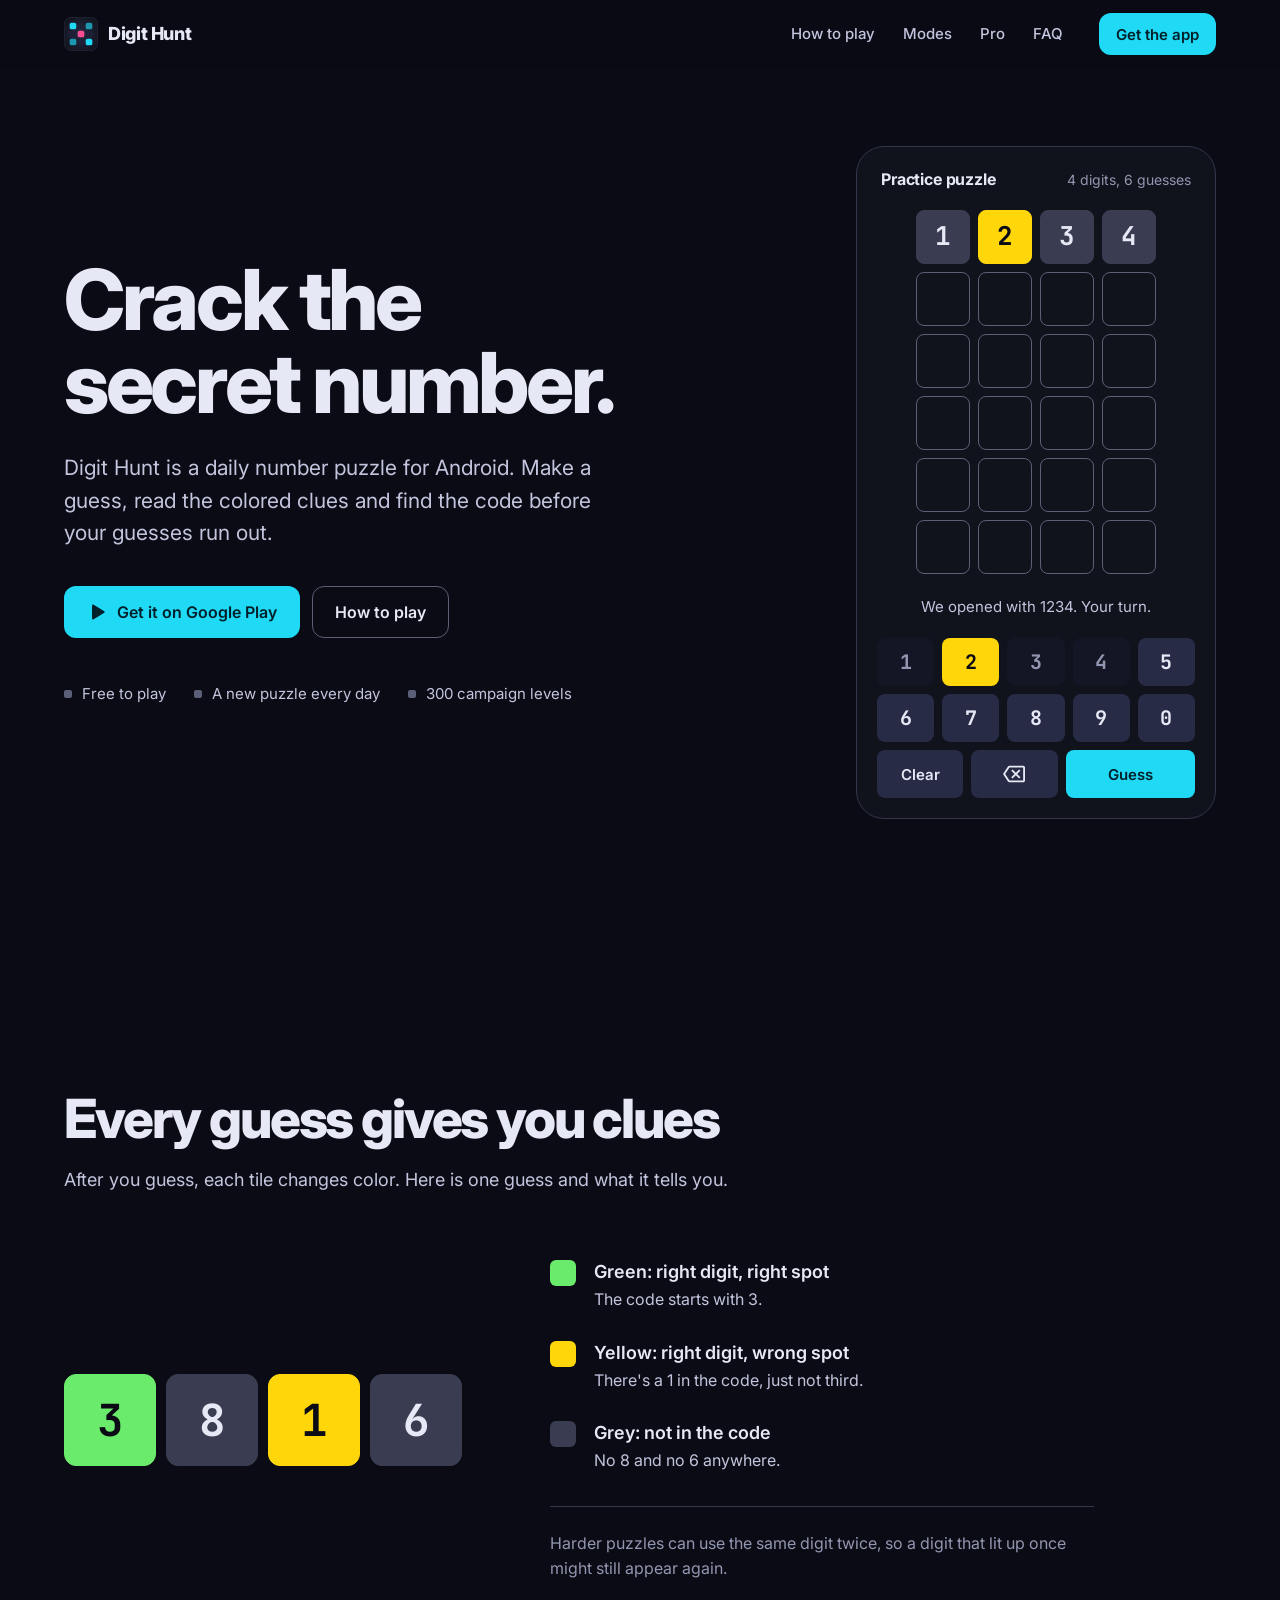
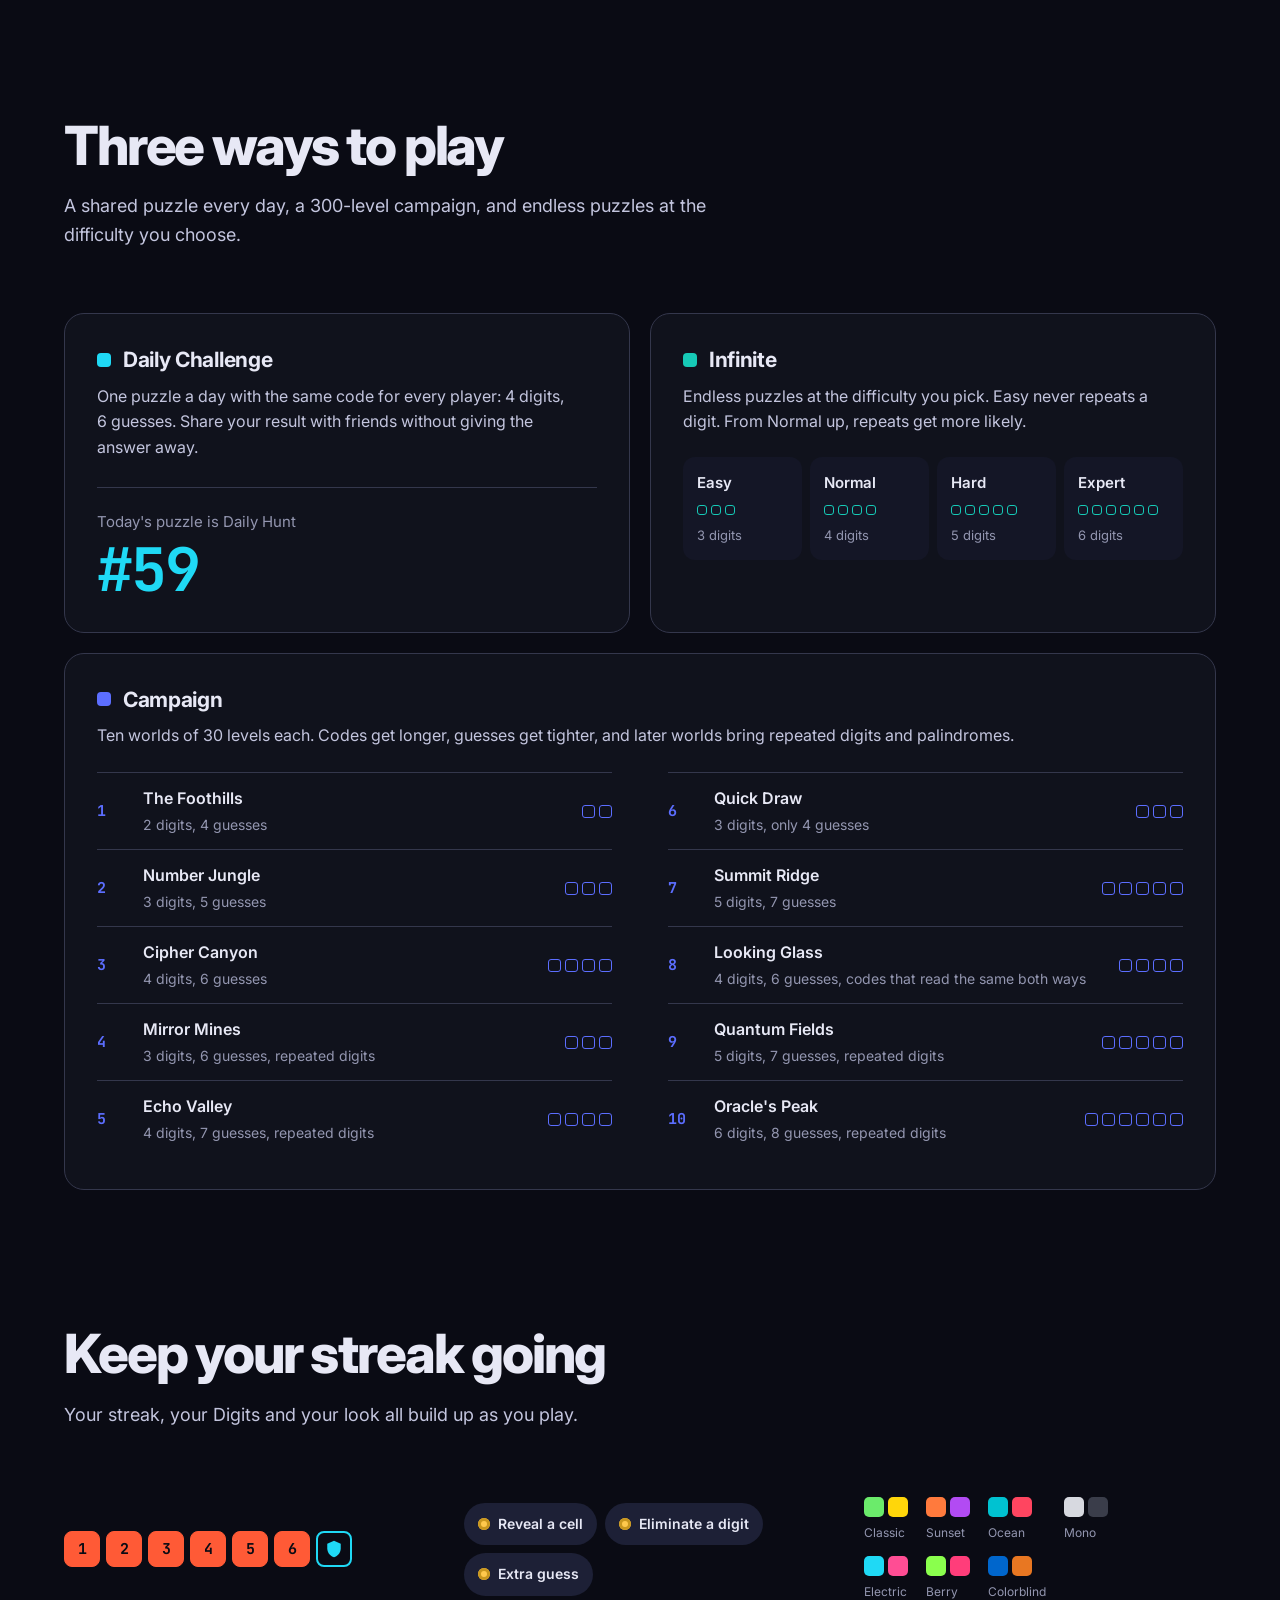
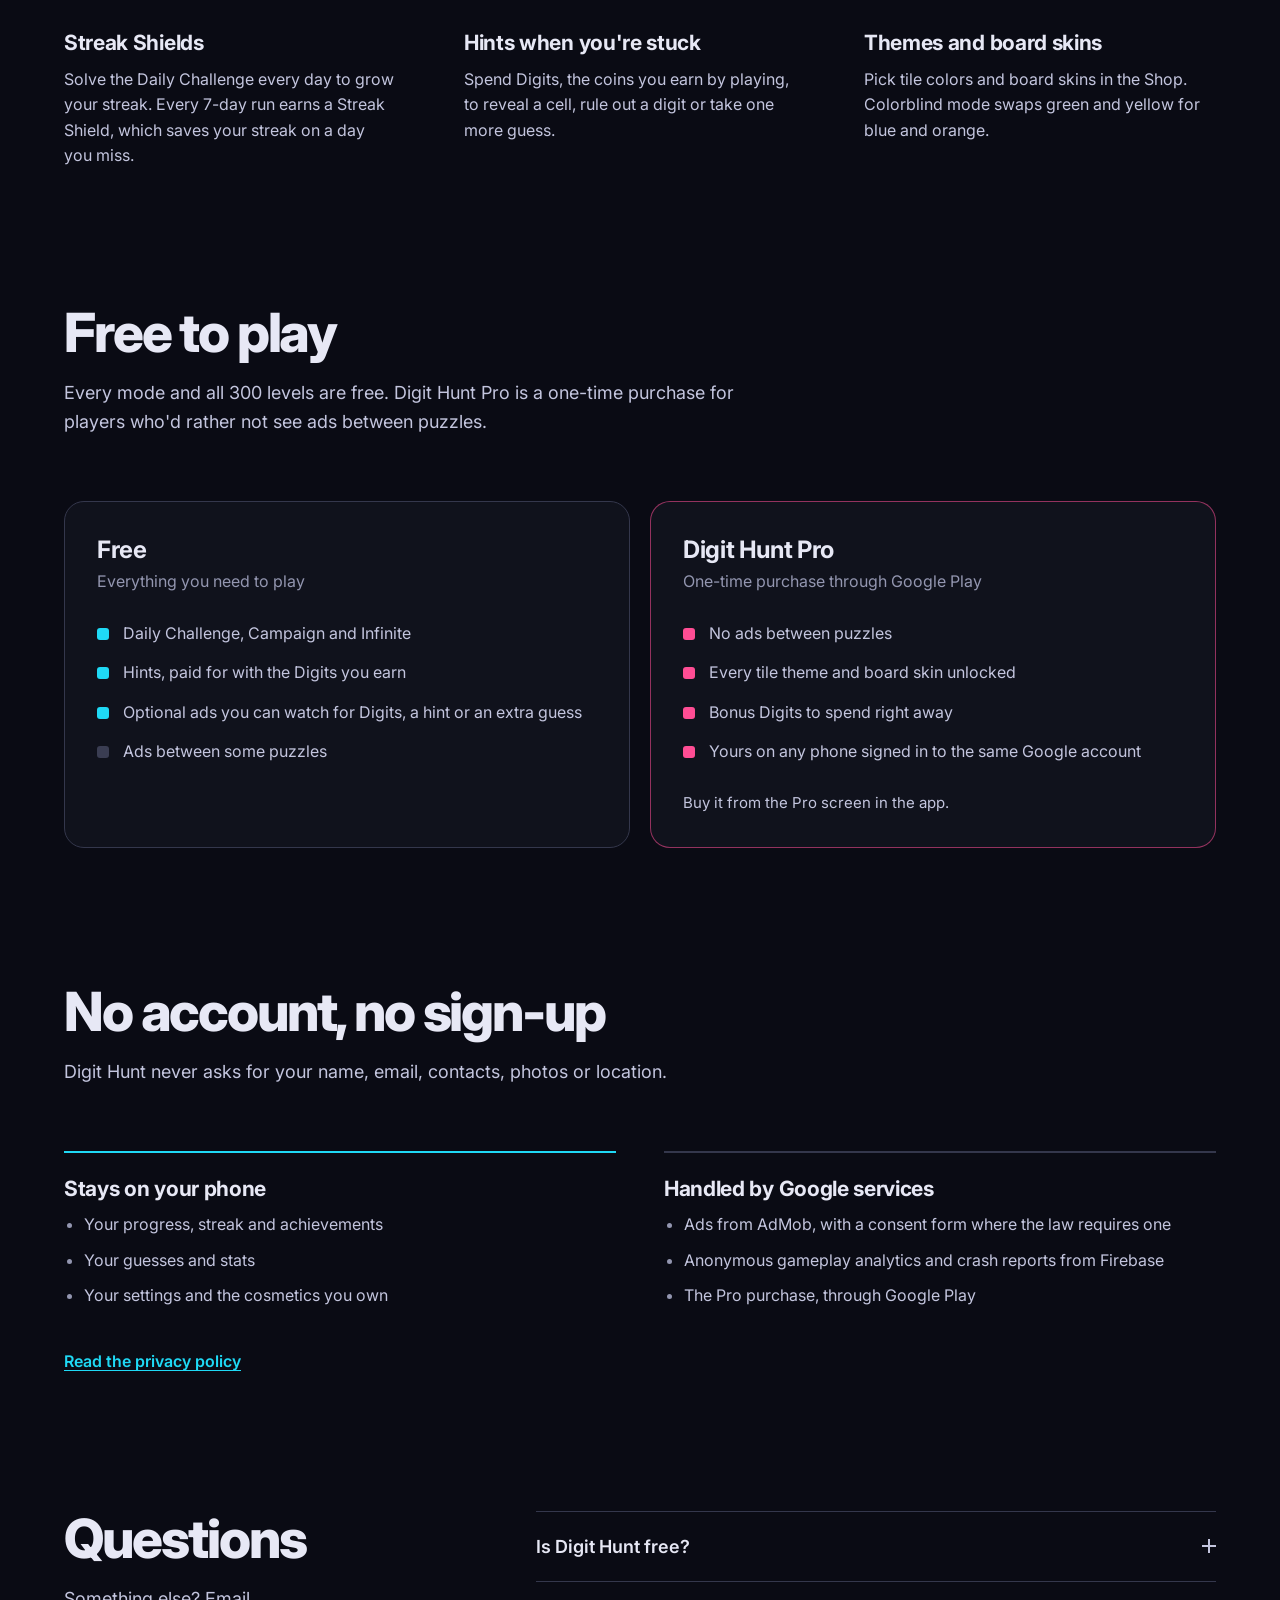
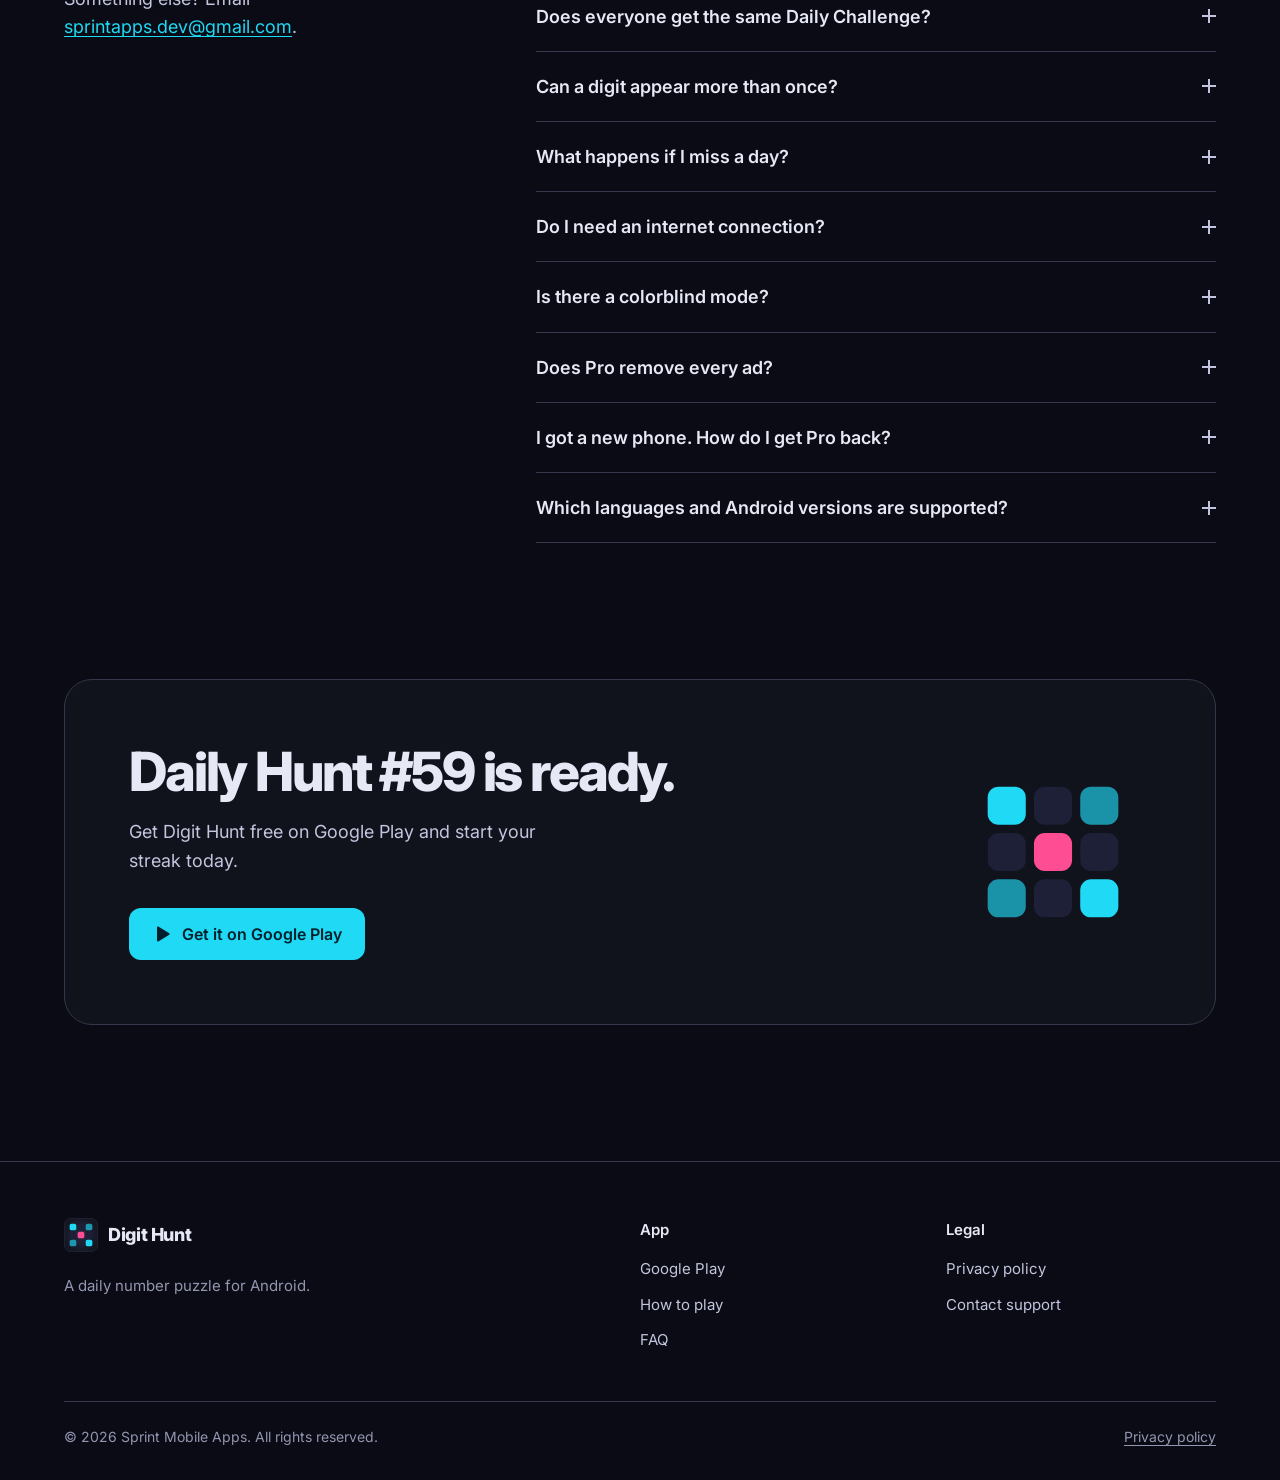
==== index.html @ 763e5796 "Initial deploy: Digit Hunt landing page and privacy policy Landing page with a playable practice puz" ====
<!DOCTYPE html>
<html lang="en">
<head>
  <meta charset="UTF-8">
  <meta name="viewport" content="width=device-width, initial-scale=1.0">

  <!-- Primary SEO -->
  <title>Digit Hunt: Daily Number Puzzle for Android</title>
  <meta name="description" content="Crack the secret number. Digit Hunt is a free daily number puzzle for Android with a shared Daily Challenge, 300 campaign levels, Infinite mode and streaks.">
  <meta name="robots" content="index, follow">
  <meta name="theme-color" content="#0A0B14">
  <link rel="canonical" href="https://sprintmobileapps.github.io/digithunt-website/">

  <!-- Open Graph -->
  <meta property="og:type"         content="website">
  <meta property="og:url"          content="https://sprintmobileapps.github.io/digithunt-website/">
  <meta property="og:title"        content="Digit Hunt: Crack the secret number">
  <meta property="og:description"  content="A daily number puzzle for Android. Guess the code, read the colored clues and solve it before your guesses run out.">
  <meta property="og:image"        content="https://sprintmobileapps.github.io/digithunt-website/assets/og-image.png">
  <meta property="og:image:width"  content="1200">
  <meta property="og:image:height" content="630">
  <meta property="og:site_name"    content="Digit Hunt">

  <!-- Twitter Card -->
  <meta name="twitter:card"        content="summary_large_image">
  <meta name="twitter:title"       content="Digit Hunt: Crack the secret number">
  <meta name="twitter:description" content="A daily number puzzle for Android. Free on Google Play.">
  <meta name="twitter:image"       content="https://sprintmobileapps.github.io/digithunt-website/assets/og-image.png">

  <!-- Structured Data (App) -->
  <script type="application/ld+json">
  {
    "@context": "https://schema.org",
    "@type": "MobileApplication",
    "name": "Digit Hunt",
    "operatingSystem": "Android 7.0 or later",
    "applicationCategory": "GameApplication",
    "applicationSubCategory": "Puzzle",
    "description": "A daily number puzzle. Guess the secret number using colored clues, with a shared Daily Challenge, 300 campaign levels, Infinite mode, streaks and hints.",
    "url": "https://sprintmobileapps.github.io/digithunt-website/",
    "image": "https://sprintmobileapps.github.io/digithunt-website/assets/icon-512.png",
    "downloadUrl": "https://play.google.com/store/apps/details?id=com.sprintapps.digithunt",
    "inLanguage": ["en", "hi", "ja", "ko", "pt-BR"],
    "offers": { "@type": "Offer", "price": "0", "priceCurrency": "USD" },
    "author": { "@type": "Organization", "name": "Sprint Mobile Apps" }
  }
  </script>

  <!-- Favicon: the 3×3 cipher tile mark from ic_launcher_foreground.xml -->
  <link rel="icon" href="data:image/svg+xml,<svg xmlns='http://www.w3.org/2000/svg' viewBox='0 0 72 72'><rect width='72' height='72' rx='16' fill='%23141626'/><rect x='12' y='12' width='14' height='14' rx='4' fill='%231FD9F5'/><rect x='29' y='12' width='14' height='14' rx='4' fill='%23272B45'/><rect x='46' y='12' width='14' height='14' rx='4' fill='%231FD9F5' fill-opacity='.65'/><rect x='12' y='29' width='14' height='14' rx='4' fill='%23272B45'/><rect x='29' y='29' width='14' height='14' rx='4' fill='%23FF4D94'/><rect x='46' y='29' width='14' height='14' rx='4' fill='%23272B45'/><rect x='12' y='46' width='14' height='14' rx='4' fill='%231FD9F5' fill-opacity='.65'/><rect x='29' y='46' width='14' height='14' rx='4' fill='%23272B45'/><rect x='46' y='46' width='14' height='14' rx='4' fill='%231FD9F5'/></svg>" type="image/svg+xml">
  <link rel="apple-touch-icon" href="assets/icon-512.png">

  <link rel="preconnect" href="https://fonts.googleapis.com">
  <link rel="preconnect" href="https://fonts.gstatic.com" crossorigin>
  <link href="https://fonts.googleapis.com/css2?family=Inter:wght@400;500;600;700;800&family=JetBrains+Mono:wght@500;700&display=swap" rel="stylesheet">

  <link rel="stylesheet" href="assets/style.css">
</head>

<body>
  <a class="skip-link" href="#main">Skip to content</a>

  <!-- Logo sprite. Geometry from app/src/main/res/drawable/ic_launcher_foreground.xml,
       cropped to the 72dp display zone. -->
  <svg class="sprite" aria-hidden="true" focusable="false">
    <defs>
      <radialGradient id="logo-bg" cx="50%" cy="50%" r="83%">
        <stop offset="0" stop-color="#272B45"/>
        <stop offset="1" stop-color="#08090D"/>
      </radialGradient>
      <symbol id="logo-cells" viewBox="0 0 72 72">
        <rect x="12" y="12" width="14" height="14" rx="4" fill="#1FD9F5"/>
        <rect x="29" y="12" width="14" height="14" rx="4" fill="#1D2036"/>
        <rect x="46" y="12" width="14" height="14" rx="4" fill="#1FD9F5" fill-opacity=".65"/>
        <rect x="12" y="29" width="14" height="14" rx="4" fill="#1D2036"/>
        <rect x="29" y="29" width="14" height="14" rx="4" fill="#FF4D94"/>
        <rect x="46" y="29" width="14" height="14" rx="4" fill="#1D2036"/>
        <rect x="12" y="46" width="14" height="14" rx="4" fill="#1FD9F5" fill-opacity=".65"/>
        <rect x="29" y="46" width="14" height="14" rx="4" fill="#1D2036"/>
        <rect x="46" y="46" width="14" height="14" rx="4" fill="#1FD9F5"/>
      </symbol>
      <symbol id="logo" viewBox="0 0 72 72">
        <rect width="72" height="72" rx="16" fill="url(#logo-bg)"/>
        <rect x=".5" y=".5" width="71" height="71" rx="15.5" fill="none" stroke="#34374C"/>
        <use href="#logo-cells"/>
      </symbol>
      <symbol id="icon-play" viewBox="0 0 24 24">
        <path d="M6 3.9v16.2c0 .8.9 1.3 1.6.9l13.1-8.1c.6-.4.6-1.3 0-1.7L7.6 3c-.7-.4-1.6.1-1.6.9z" fill="currentColor"/>
      </symbol>
    </defs>
  </svg>

  <!-- ══════════════════════════════════════════════════════════
       NAVIGATION
       ══════════════════════════════════════════════════════════ -->
  <header class="nav" id="nav">
    <nav class="container nav-inner" aria-label="Main">
      <a href="./" class="brand" aria-label="Digit Hunt home">
        <svg aria-hidden="true"><use href="#logo"/></svg>
        <span>Digit Hunt</span>
      </a>
      <div class="nav-links">
        <a href="#how-to-play">How to play</a>
        <a href="#modes">Modes</a>
        <a href="#pro">Pro</a>
        <a href="#faq">FAQ</a>
      </div>
      <a class="btn btn-primary btn-sm" href="https://play.google.com/store/apps/details?id=com.sprintapps.digithunt" target="_blank" rel="noopener noreferrer">Get the app</a>
    </nav>
  </header>

  <main id="main">

    <!-- ══════════════════════════════════════════════════════════
         HERO: a playable practice puzzle
         ══════════════════════════════════════════════════════════ -->
    <section class="hero" aria-labelledby="hero-title">
      <div class="container hero-grid">

        <div class="hero-copy">
          <h1 id="hero-title">Crack the secret number.</h1>
          <p class="lead">Digit Hunt is a daily number puzzle for Android. Make a guess, read the colored clues and find the code before your guesses run out.</p>
          <div class="hero-actions">
            <a class="btn btn-primary" href="https://play.google.com/store/apps/details?id=com.sprintapps.digithunt" target="_blank" rel="noopener noreferrer">
              <svg aria-hidden="true"><use href="#icon-play"/></svg>
              Get it on Google Play
            </a>
            <a class="btn btn-ghost" href="#how-to-play">How to play</a>
          </div>
          <ul class="hero-facts">
            <li>Free to play</li>
            <li>A new puzzle every day</li>
            <li>300 campaign levels</li>
          </ul>
        </div>

        <div class="hero-board">
          <div class="game" id="game">
            <div class="game-head">
              <h2 class="game-title">Practice puzzle</h2>
              <p class="game-rules">4 digits, 6 guesses</p>
            </div>

            <div class="board" role="group" aria-label="Practice board">
              <div class="row" role="group" aria-label="Guess 1, empty"><span class="tile" aria-hidden="true"></span><span class="tile" aria-hidden="true"></span><span class="tile" aria-hidden="true"></span><span class="tile" aria-hidden="true"></span></div>
              <div class="row" role="group" aria-label="Guess 2, empty"><span class="tile" aria-hidden="true"></span><span class="tile" aria-hidden="true"></span><span class="tile" aria-hidden="true"></span><span class="tile" aria-hidden="true"></span></div>
              <div class="row" role="group" aria-label="Guess 3, empty"><span class="tile" aria-hidden="true"></span><span class="tile" aria-hidden="true"></span><span class="tile" aria-hidden="true"></span><span class="tile" aria-hidden="true"></span></div>
              <div class="row" role="group" aria-label="Guess 4, empty"><span class="tile" aria-hidden="true"></span><span class="tile" aria-hidden="true"></span><span class="tile" aria-hidden="true"></span><span class="tile" aria-hidden="true"></span></div>
              <div class="row" role="group" aria-label="Guess 5, empty"><span class="tile" aria-hidden="true"></span><span class="tile" aria-hidden="true"></span><span class="tile" aria-hidden="true"></span><span class="tile" aria-hidden="true"></span></div>
              <div class="row" role="group" aria-label="Guess 6, empty"><span class="tile" aria-hidden="true"></span><span class="tile" aria-hidden="true"></span><span class="tile" aria-hidden="true"></span><span class="tile" aria-hidden="true"></span></div>
            </div>

            <div class="game-status" id="game-status">Type 4 digits, then press Guess.</div>
            <p class="visually-hidden" id="game-announcer" aria-live="polite"></p>

            <!-- Same layout as the in-app DigitHuntKeyboard: 1–5, 6–0, then Clear / Delete / Guess -->
            <div class="keypad">
              <div class="keys">
                <button type="button" class="key" data-digit="1">1</button>
                <button type="button" class="key" data-digit="2">2</button>
                <button type="button" class="key" data-digit="3">3</button>
                <button type="button" class="key" data-digit="4">4</button>
                <button type="button" class="key" data-digit="5">5</button>
                <button type="button" class="key" data-digit="6">6</button>
                <button type="button" class="key" data-digit="7">7</button>
                <button type="button" class="key" data-digit="8">8</button>
                <button type="button" class="key" data-digit="9">9</button>
                <button type="button" class="key" data-digit="0">0</button>
              </div>
              <div class="keys keys-actions">
                <button type="button" class="key key-word" data-action="clear">Clear</button>
                <button type="button" class="key key-word" data-action="delete" aria-label="Delete">
                  <svg viewBox="0 0 24 24" aria-hidden="true"><path fill="currentColor" d="M22 3H7c-.69 0-1.23.35-1.59.88L0 12l5.41 8.11c.36.53.9.89 1.59.89h15c1.1 0 2-.9 2-2V5c0-1.1-.9-2-2-2zm0 16H7.07L2.4 12l4.66-7H22v14zm-11.59-2L14 13.41 17.59 17 19 15.59 15.41 12 19 8.41 17.59 7 14 10.59 10.41 7 9 8.41 12.59 12 9 15.59z"/></svg>
                </button>
                <button type="button" class="key key-word key-guess" data-action="guess">Guess</button>
              </div>
            </div>
          </div>
        </div>

      </div>
    </section>


    <!-- ══════════════════════════════════════════════════════════
         HOW TO PLAY
         ══════════════════════════════════════════════════════════ -->
    <section class="section" id="how-to-play" aria-labelledby="howto-title">
      <div class="container">
        <div class="section-head">
          <h2 id="howto-title">Every guess gives you clues</h2>
          <p>After you guess, each tile changes color. Here is one guess and what it tells you.</p>
        </div>

        <div class="howto">
          <div class="example" role="img" aria-label="Example guess 3 8 1 6: the 3 is green, the 8 is grey, the 1 is yellow and the 6 is grey">
            <span class="tile" data-state="correct">3</span>
            <span class="tile" data-state="absent">8</span>
            <span class="tile" data-state="present">1</span>
            <span class="tile" data-state="absent">6</span>
          </div>

          <div>
            <ul class="legend">
              <li>
                <i class="swatch swatch-correct" aria-hidden="true"></i>
                <div><strong>Green: right digit, right spot</strong><span>The code starts with 3.</span></div>
              </li>
              <li>
                <i class="swatch swatch-present" aria-hidden="true"></i>
                <div><strong>Yellow: right digit, wrong spot</strong><span>There's a 1 in the code, just not third.</span></div>
              </li>
              <li>
                <i class="swatch swatch-absent" aria-hidden="true"></i>
                <div><strong>Grey: not in the code</strong><span>No 8 and no 6 anywhere.</span></div>
              </li>
            </ul>
            <p class="howto-note">Harder puzzles can use the same digit twice, so a digit that lit up once might still appear again.</p>
          </div>
        </div>
      </div>
    </section>


    <!-- ══════════════════════════════════════════════════════════
         MODES
         ══════════════════════════════════════════════════════════ -->
    <section class="section" id="modes" aria-labelledby="modes-title">
      <div class="container">
        <div class="section-head">
          <h2 id="modes-title">Three ways to play</h2>
          <p>A shared puzzle every day, a 300-level campaign, and endless puzzles at the difficulty you choose.</p>
        </div>

        <div class="modes">
          <article class="panel mode-daily">
            <h3 class="mode-title">Daily Challenge</h3>
            <p>One puzzle a day with the same code for every player: 4 digits, 6 guesses. Share your result with friends without giving the answer away.</p>
            <div class="hunt" data-hunt-only hidden>
              <p class="hunt-label">Today's puzzle is Daily Hunt</p>
              <p class="hunt-number" data-hunt-number></p>
            </div>
          </article>

          <article class="panel mode-infinite">
            <h3 class="mode-title">Infinite</h3>
            <p>Endless puzzles at the difficulty you pick. Easy never repeats a digit. From Normal up, repeats get more likely.</p>
            <ul class="levels">
              <li class="level"><span class="level-name">Easy</span><span class="digits" aria-hidden="true"><i></i><i></i><i></i></span><span class="level-digits">3 digits</span></li>
              <li class="level"><span class="level-name">Normal</span><span class="digits" aria-hidden="true"><i></i><i></i><i></i><i></i></span><span class="level-digits">4 digits</span></li>
              <li class="level"><span class="level-name">Hard</span><span class="digits" aria-hidden="true"><i></i><i></i><i></i><i></i><i></i></span><span class="level-digits">5 digits</span></li>
              <li class="level"><span class="level-name">Expert</span><span class="digits" aria-hidden="true"><i></i><i></i><i></i><i></i><i></i><i></i></span><span class="level-digits">6 digits</span></li>
            </ul>
          </article>

          <!-- World configs from LevelGenerator.WORLD_CONFIGS -->
          <article class="panel mode-campaign">
            <h3 class="mode-title">Campaign</h3>
            <p>Ten worlds of 30 levels each. Codes get longer, guesses get tighter, and later worlds bring repeated digits and palindromes.</p>
            <ol class="worlds">
              <li class="world"><span class="world-num">1</span><span class="world-name">The Foothills</span><span class="world-detail">2 digits, 4 guesses</span><span class="digits" aria-hidden="true"><i></i><i></i></span></li>
              <li class="world"><span class="world-num">2</span><span class="world-name">Number Jungle</span><span class="world-detail">3 digits, 5 guesses</span><span class="digits" aria-hidden="true"><i></i><i></i><i></i></span></li>
              <li class="world"><span class="world-num">3</span><span class="world-name">Cipher Canyon</span><span class="world-detail">4 digits, 6 guesses</span><span class="digits" aria-hidden="true"><i></i><i></i><i></i><i></i></span></li>
              <li class="world"><span class="world-num">4</span><span class="world-name">Mirror Mines</span><span class="world-detail">3 digits, 6 guesses, repeated digits</span><span class="digits" aria-hidden="true"><i></i><i></i><i></i></span></li>
              <li class="world"><span class="world-num">5</span><span class="world-name">Echo Valley</span><span class="world-detail">4 digits, 7 guesses, repeated digits</span><span class="digits" aria-hidden="true"><i></i><i></i><i></i><i></i></span></li>
              <li class="world"><span class="world-num">6</span><span class="world-name">Quick Draw</span><span class="world-detail">3 digits, only 4 guesses</span><span class="digits" aria-hidden="true"><i></i><i></i><i></i></span></li>
              <li class="world"><span class="world-num">7</span><span class="world-name">Summit Ridge</span><span class="world-detail">5 digits, 7 guesses</span><span class="digits" aria-hidden="true"><i></i><i></i><i></i><i></i><i></i></span></li>
              <li class="world"><span class="world-num">8</span><span class="world-name">Looking Glass</span><span class="world-detail">4 digits, 6 guesses, codes that read the same both ways</span><span class="digits" aria-hidden="true"><i></i><i></i><i></i><i></i></span></li>
              <li class="world"><span class="world-num">9</span><span class="world-name">Quantum Fields</span><span class="world-detail">5 digits, 7 guesses, repeated digits</span><span class="digits" aria-hidden="true"><i></i><i></i><i></i><i></i><i></i></span></li>
              <li class="world"><span class="world-num">10</span><span class="world-name">Oracle's Peak</span><span class="world-detail">6 digits, 8 guesses, repeated digits</span><span class="digits" aria-hidden="true"><i></i><i></i><i></i><i></i><i></i><i></i></span></li>
            </ol>
          </article>
        </div>
      </div>
    </section>


    <!-- ══════════════════════════════════════════════════════════
         STREAKS, HINTS, THEMES
         ══════════════════════════════════════════════════════════ -->
    <section class="section" id="streaks" aria-labelledby="streaks-title">
      <div class="container">
        <div class="section-head">
          <h2 id="streaks-title">Keep your streak going</h2>
          <p>Your streak, your Digits and your look all build up as you play.</p>
        </div>

        <div class="habits">
          <article class="habit">
            <div class="habit-visual">
              <div class="week" role="img" aria-label="Six days of streak, then a Streak Shield on day seven">
                <span class="tile">1</span><span class="tile">2</span><span class="tile">3</span><span class="tile">4</span><span class="tile">5</span><span class="tile">6</span>
                <span class="tile tile-shield"><svg viewBox="0 0 24 24" aria-hidden="true"><path fill="currentColor" d="M12 1 3 5v6c0 5.55 3.84 10.74 9 12 5.16-1.26 9-6.45 9-12V5l-9-4z"/></svg></span>
              </div>
            </div>
            <h3>Streak Shields</h3>
            <p>Solve the Daily Challenge every day to grow your streak. Every 7-day run earns a Streak Shield, which saves your streak on a day you miss.</p>
          </article>

          <article class="habit">
            <div class="habit-visual">
              <ul class="hint-chips" aria-label="Hints">
                <li>Reveal a cell</li>
                <li>Eliminate a digit</li>
                <li>Extra guess</li>
              </ul>
            </div>
            <h3>Hints when you're stuck</h3>
            <p>Spend Digits, the coins you earn by playing, to reveal a cell, rule out a digit or take one more guess.</p>
          </article>

          <article class="habit">
            <div class="habit-visual">
              <!-- TileColorThemes, dark-mode values, plus the colorblind pair -->
              <ul class="swatches" aria-label="Tile color themes">
                <li><span aria-hidden="true"><i style="--c:#6BEB6B"></i><i style="--c:#FFD60A"></i></span>Classic</li>
                <li><span aria-hidden="true"><i style="--c:#FF7A3D"></i><i style="--c:#B24BF3"></i></span>Sunset</li>
                <li><span aria-hidden="true"><i style="--c:#00C2D1"></i><i style="--c:#FF4560"></i></span>Ocean</li>
                <li><span aria-hidden="true"><i style="--c:#D7D9E0"></i><i style="--c:#3A3D4A"></i></span>Mono</li>
                <li><span aria-hidden="true"><i style="--c:#1FD9F5"></i><i style="--c:#FF4D94"></i></span>Electric</li>
                <li><span aria-hidden="true"><i style="--c:#8AFF4D"></i><i style="--c:#FF3D7A"></i></span>Berry</li>
                <li><span aria-hidden="true"><i style="--c:#0066CC"></i><i style="--c:#E87722"></i></span>Colorblind</li>
              </ul>
            </div>
            <h3>Themes and board skins</h3>
            <p>Pick tile colors and board skins in the Shop. Colorblind mode swaps green and yellow for blue and orange.</p>
          </article>
        </div>
      </div>
    </section>


    <!-- ══════════════════════════════════════════════════════════
         FREE AND PRO
         ══════════════════════════════════════════════════════════ -->
    <section class="section" id="pro" aria-labelledby="pro-title">
      <div class="container">
        <div class="section-head">
          <h2 id="pro-title">Free to play</h2>
          <p>Every mode and all 300 levels are free. Digit Hunt Pro is a one-time purchase for players who'd rather not see ads between puzzles.</p>
        </div>

        <div class="plans">
          <article class="panel plan">
            <h3>Free</h3>
            <p class="plan-sub">Everything you need to play</p>
            <ul>
              <li>Daily Challenge, Campaign and Infinite</li>
              <li>Hints, paid for with the Digits you earn</li>
              <li>Optional ads you can watch for Digits, a hint or an extra guess</li>
              <li class="plan-con">Ads between some puzzles</li>
            </ul>
          </article>

          <article class="panel plan plan-pro">
            <h3>Digit Hunt Pro</h3>
            <p class="plan-sub">One-time purchase through Google Play</p>
            <ul>
              <li>No ads between puzzles</li>
              <li>Every tile theme and board skin unlocked</li>
              <li>Bonus Digits to spend right away</li>
              <li>Yours on any phone signed in to the same Google account</li>
            </ul>
            <p class="plan-note">Buy it from the Pro screen in the app.</p>
          </article>
        </div>
      </div>
    </section>


    <!-- ══════════════════════════════════════════════════════════
         PRIVACY
         ══════════════════════════════════════════════════════════ -->
    <section class="section" id="privacy" aria-labelledby="privacy-title">
      <div class="container">
        <div class="section-head">
          <h2 id="privacy-title">No account, no sign-up</h2>
          <p>Digit Hunt never asks for your name, email, contacts, photos or location.</p>
        </div>

        <div class="privacy-cols">
          <div class="privacy-col privacy-col--local">
            <h3>Stays on your phone</h3>
            <ul>
              <li>Your progress, streak and achievements</li>
              <li>Your guesses and stats</li>
              <li>Your settings and the cosmetics you own</li>
            </ul>
          </div>
          <div class="privacy-col">
            <h3>Handled by Google services</h3>
            <ul>
              <li>Ads from AdMob, with a consent form where the law requires one</li>
              <li>Anonymous gameplay analytics and crash reports from Firebase</li>
              <li>The Pro purchase, through Google Play</li>
            </ul>
          </div>
        </div>
        <p class="privacy-link"><a href="privacy-policy.html">Read the privacy policy</a></p>
      </div>
    </section>


    <!-- ══════════════════════════════════════════════════════════
         FAQ
         ══════════════════════════════════════════════════════════ -->
    <section class="section" id="faq" aria-labelledby="faq-title">
      <div class="container faq-layout">
        <div class="section-head">
          <h2 id="faq-title">Questions</h2>
          <p>Something else? Email <a href="mailto:sprintapps.dev@gmail.com?subject=Digit%20Hunt">sprintapps.dev@gmail.com</a>.</p>
        </div>

        <div class="faq">
          <details>
            <summary>Is Digit Hunt free?</summary>
            <div class="answer"><p>Yes. Every mode and level is free to play, with ads. Digit Hunt Pro is an optional one-time purchase that removes the ads between puzzles.</p></div>
          </details>
          <details>
            <summary>Does everyone get the same Daily Challenge?</summary>
            <div class="answer"><p>Yes. Every player gets the same code on the same day, numbered as Daily Hunt #1, #2 and so on. When you share your result, friends see your colored tiles, not the answer.</p></div>
          </details>
          <details>
            <summary>Can a digit appear more than once?</summary>
            <div class="answer"><p>In harder puzzles, yes. The Daily Challenge, several campaign worlds and Infinite from Normal up can use the same digit twice.</p></div>
          </details>
          <details>
            <summary>What happens if I miss a day?</summary>
            <div class="answer"><p>If you have a Streak Shield, it covers the missed day and your streak continues. You earn a shield for every 7-day run.</p></div>
          </details>
          <details>
            <summary>Do I need an internet connection?</summary>
            <div class="answer"><p>No. Puzzles are made on your phone, so you can play offline. You need a connection to watch an ad for Digits or to buy Pro.</p></div>
          </details>
          <details>
            <summary>Is there a colorblind mode?</summary>
            <div class="answer"><p>Yes. Turn on Color Blind Mode in Settings to use blue and orange instead of green and yellow on the tiles.</p></div>
          </details>
          <details>
            <summary>Does Pro remove every ad?</summary>
            <div class="answer"><p>Pro removes the ads that play between puzzles. Rewarded ads stay available, and only play when you choose to watch one for Digits or a hint.</p></div>
          </details>
          <details>
            <summary>I got a new phone. How do I get Pro back?</summary>
            <div class="answer"><p>Sign in with the Google account you bought it with, open the Pro screen and tap Restore purchase.</p></div>
          </details>
          <details>
            <summary>Which languages and Android versions are supported?</summary>
            <div class="answer"><p>Digit Hunt is available in English, <span lang="hi">हिन्दी</span>, <span lang="ja">日本語</span>, <span lang="ko">한국어</span> and <span lang="pt-BR">Português (Brasil)</span>, and runs on Android 7.0 or later.</p></div>
          </details>
        </div>
      </div>
    </section>


    <!-- ══════════════════════════════════════════════════════════
         CLOSING CALL TO ACTION
         ══════════════════════════════════════════════════════════ -->
    <section class="section" aria-labelledby="cta-title">
      <div class="container">
        <div class="cta">
          <div>
            <h2 id="cta-title" data-hunt-heading>Today's puzzle is ready.</h2>
            <p>Get Digit Hunt free on Google Play and start your streak today.</p>
            <a class="btn btn-primary" href="https://play.google.com/store/apps/details?id=com.sprintapps.digithunt" target="_blank" rel="noopener noreferrer">
              <svg aria-hidden="true"><use href="#icon-play"/></svg>
              Get it on Google Play
            </a>
          </div>
          <svg class="cta-mark" viewBox="0 0 72 72" aria-hidden="true"><use href="#logo-cells"/></svg>
        </div>
      </div>
    </section>

  </main>


  <!-- ══════════════════════════════════════════════════════════
       FOOTER
       ══════════════════════════════════════════════════════════ -->
  <footer class="footer">
    <div class="container">
      <div class="footer-grid">
        <div>
          <a href="./" class="brand" aria-label="Digit Hunt home">
            <svg aria-hidden="true"><use href="#logo"/></svg>
            <span>Digit Hunt</span>
          </a>
          <p class="footer-about">A daily number puzzle for Android.</p>
        </div>
        <div>
          <h2 class="footer-heading">App</h2>
          <ul>
            <li><a href="https://play.google.com/store/apps/details?id=com.sprintapps.digithunt" target="_blank" rel="noopener noreferrer">Google Play</a></li>
            <li><a href="#how-to-play">How to play</a></li>
            <li><a href="#faq">FAQ</a></li>
          </ul>
        </div>
        <div>
          <h2 class="footer-heading">Legal</h2>
          <ul>
            <li><a href="privacy-policy.html">Privacy policy</a></li>
            <li><a href="mailto:sprintapps.dev@gmail.com?subject=Digit%20Hunt%20support">Contact support</a></li>
          </ul>
        </div>
      </div>
      <div class="footer-bottom">
        <p>&copy; <span data-year>2026</span> Sprint Mobile Apps. All rights reserved.</p>
        <a href="privacy-policy.html">Privacy policy</a>
      </div>
    </div>
  </footer>

  <script src="assets/main.js"></script>
</body>
</html>
---- assets/style.css ----
/* ============================================================
   Digit Hunt website
   Colors come from the app's "Electric Arcade" palette
   (app/src/main/java/.../core/design/Color.kt), dark scheme.
   Green, yellow and grey only ever mean a clue, as on the board.
   ============================================================ */

:root {
  /* Surfaces */
  --bg:          #0A0B14;   /* ArcadeBackground */
  --surface:     #10121C;   /* ArcadeSurface */
  --surface-2:   #141626;   /* ArcadeSurfaceContainer */
  --surface-3:   #1D2036;   /* ArcadeSurfaceContainerHigh */
  --surface-4:   #272B45;   /* ArcadeSurfaceContainerHighest */
  --line:        #34374C;   /* ArcadeOutlineVariant */
  --line-strong: #5C5F78;   /* ArcadeOutline */

  /* Text */
  --text:        #E7E8F5;   /* ArcadeOnBackground */
  --text-muted:  #C3C5DE;   /* ArcadeOnSurfaceVariant */
  --text-faint:  #9396B0;

  /* Brand */
  --cyan:        #1FD9F5;   /* ArcadePrimary */
  --cyan-hover:  #6AE7FA;
  --on-cyan:     #00212B;   /* ArcadeOnPrimary */
  --magenta:     #FF4D94;   /* ArcadeSecondary */

  /* Clues */
  --correct:     #6BEB6B;   /* ArcadeTileCorrect */
  --present:     #FFD60A;   /* ArcadeTilePresent */
  --absent:      #3A3D52;   /* ArcadeTileAbsent */
  --on-clue:     #0A0B14;

  /* One color per game concept, as in the app */
  --flame:       #FF5A36;   /* ArcadeStreakFlame */
  --gold:        #FFC94D;   /* ArcadeXpGoldDark */
  --campaign:    #5C6EFF;   /* ArcadeCampaignAccent */
  --infinite:    #16C9B6;   /* ArcadeInfiniteAccent */

  --font-sans: 'Inter', system-ui, -apple-system, 'Segoe UI', Roboto, sans-serif;
  --font-mono: 'JetBrains Mono', ui-monospace, 'SF Mono', Menlo, monospace;

  /* Shape.kt: tiles 8, buttons 12, cards 20, sheets 28 */
  --r-tile:  8px;
  --r-btn:   12px;
  --r-card:  20px;
  --r-sheet: 28px;

  --max:    72rem;
  --gutter: clamp(16px, 4vw, 40px);
  --section-space: clamp(80px, 11vw, 136px);
}

/* ── Base ──────────────────────────────────────────────────── */
*, *::before, *::after { box-sizing: border-box; }

html {
  color-scheme: dark;
  -webkit-text-size-adjust: 100%;
  scroll-behavior: smooth;
  scroll-padding-top: 88px;
}

body {
  margin: 0;
  background: var(--bg);
  color: var(--text);
  font: 400 16px/1.6 var(--font-sans);
  -webkit-font-smoothing: antialiased;
  overflow-x: clip;
}

img, svg { display: block; max-width: 100%; }

a { color: var(--cyan); text-underline-offset: 3px; }
a:hover { color: var(--cyan-hover); }

:focus-visible {
  outline: 3px solid var(--text);
  outline-offset: 3px;
  border-radius: 6px;
}

p { margin: 0; text-wrap: pretty; }

.container {
  width: 100%;
  max-width: calc(var(--max) + 2 * var(--gutter));
  margin-inline: auto;
  padding-inline: var(--gutter);
}

.visually-hidden {
  position: absolute !important;
  width: 1px; height: 1px;
  padding: 0; margin: -1px;
  overflow: hidden;
  clip: rect(0 0 0 0);
  white-space: nowrap;
  border: 0;
}

.skip-link {
  position: absolute;
  left: 16px; top: -100px;
  z-index: 100;
  padding: 12px 16px;
  border-radius: var(--r-btn);
  background: var(--cyan);
  color: var(--on-cyan);
  font-weight: 600;
  text-decoration: none;
}
.skip-link:focus { top: 12px; }

/* The logo sprite lives in the page but takes no space. */
.sprite { position: absolute; width: 0; height: 0; overflow: hidden; }

/* ── Buttons ───────────────────────────────────────────────── */
.btn {
  display: inline-flex;
  align-items: center;
  justify-content: center;
  gap: 10px;
  min-height: 52px;
  padding: 0 22px;
  border: 1.5px solid transparent;
  border-radius: var(--r-btn);
  font: 600 16px/1 var(--font-sans);
  text-decoration: none;
  cursor: pointer;
  transition: background-color .15s, border-color .15s, color .15s;
}
.btn svg { width: 20px; height: 20px; flex: none; }

.btn-primary { background: var(--cyan); color: var(--on-cyan); }
.btn-primary:hover { background: var(--cyan-hover); color: var(--on-cyan); }

.btn-ghost { background: transparent; border-color: var(--line-strong); color: var(--text); }
.btn-ghost:hover { background: var(--surface-2); border-color: var(--text-faint); color: var(--text); }

.btn-sm { min-height: 42px; padding: 0 16px; font-size: 15px; }

/* ── Navigation ────────────────────────────────────────────── */
.nav {
  position: sticky;
  top: 0;
  z-index: 50;
  background: rgba(10, 11, 20, .78);
  -webkit-backdrop-filter: saturate(140%) blur(14px);
  backdrop-filter: saturate(140%) blur(14px);
  border-bottom: 1px solid transparent;
  transition: border-color .2s;
}
.nav--scrolled { border-bottom-color: var(--line); }

.nav-inner {
  display: flex;
  align-items: center;
  gap: 24px;
  height: 68px;
}

.brand {
  display: inline-flex;
  align-items: center;
  gap: 10px;
  color: var(--text);
  font-size: 18px;
  font-weight: 800;
  letter-spacing: -0.02em;
  text-decoration: none;
}
.brand:hover { color: var(--text); }
.brand svg { width: 34px; height: 34px; }

.nav-links { display: flex; gap: 4px; margin-left: auto; }
.nav-links a {
  padding: 8px 12px;
  border-radius: 8px;
  color: var(--text-muted);
  font-size: 15px;
  font-weight: 500;
  text-decoration: none;
}
.nav-links a:hover { background: var(--surface-2); color: var(--text); }

@media (max-width: 760px) {
  .nav-links { display: none; }
  .nav .btn { margin-left: auto; }
}

/* ── Tiles (shared by the game and the illustrations) ──────── */
.tile {
  --tile: 54px;
  display: grid;
  place-items: center;
  width: var(--tile);
  height: var(--tile);
  border: 1.5px solid var(--line-strong);
  border-radius: var(--r-tile);
  background: transparent;
  color: var(--text);
  font: 700 calc(var(--tile) * .48)/1 var(--font-mono);
  user-select: none;
}
.tile[data-state="filled"]  { border: 2px solid var(--cyan); }
.tile[data-state="correct"] { background: var(--correct); border-color: var(--correct); color: var(--on-clue); }
.tile[data-state="present"] { background: var(--present); border-color: var(--present); color: var(--on-clue); }
.tile[data-state="absent"]  { background: var(--absent);  border-color: var(--absent);  color: var(--text); }

/* ── Hero ──────────────────────────────────────────────────── */
.hero {
  isolation: isolate;
  overflow-x: clip;   /* the board glow must not widen the page on phones */
  padding-block: clamp(40px, 6vw, 80px) var(--section-space);
}

.hero-grid {
  display: grid;
  gap: 56px;
  align-items: center;
}
@media (min-width: 960px) {
  .hero-grid { grid-template-columns: minmax(0, 1fr) 360px; gap: 72px; }
}

.hero h1 {
  max-width: 11ch;
  margin: 0 0 28px;
  font-size: clamp(46px, 7.6vw, 84px);
  font-weight: 800;
  line-height: .98;
  letter-spacing: -0.04em;
  text-wrap: balance;
}

.lead {
  max-width: 33rem;
  margin-bottom: 36px;
  color: var(--text-muted);
  font-size: clamp(18px, 1.7vw, 21px);
  line-height: 1.55;
}

.hero-actions { display: flex; flex-wrap: wrap; gap: 12px; }

.hero-facts {
  display: flex;
  flex-wrap: wrap;
  gap: 12px 28px;
  margin: 44px 0 0;
  padding: 0;
  list-style: none;
  color: var(--text-muted);
  font-size: 15px;
}
.hero-facts li { display: flex; align-items: center; gap: 10px; }
.hero-facts li::before {
  content: "";
  width: 8px;
  height: 8px;
  border-radius: 2px;
  background: var(--line-strong);
}

/* ── Practice game ─────────────────────────────────────────── */
.hero-board { position: relative; }
/* The board glows like a cabinet screen in a dark room. */
.hero-board::before {
  content: "";
  position: absolute;
  inset: -18% -22%;
  z-index: -1;
  background: radial-gradient(closest-side, rgba(31, 217, 245, .14), transparent 72%);
  pointer-events: none;
}

.game {
  width: min(100%, 360px);
  margin-inline: auto;
  padding: 20px;
  border: 1px solid var(--line);
  border-radius: var(--r-sheet);
  background: var(--surface);
}

.game-head {
  display: flex;
  justify-content: space-between;
  align-items: baseline;
  gap: 12px;
  margin-bottom: 18px;
  padding-inline: 4px;
}
.game-title { margin: 0; font-size: 16px; font-weight: 700; letter-spacing: -0.01em; }
.game-rules { color: var(--text-faint); font-size: 14px; }

.board { display: grid; gap: 8px; justify-content: center; }
.row {
  display: grid;
  grid-template-columns: repeat(4, auto);
  gap: 8px;
  perspective: 600px;
}

.game-status {
  display: flex;
  flex-wrap: wrap;
  align-items: center;
  justify-content: center;
  gap: 8px 14px;
  min-height: 64px;
  padding: 10px 4px;
  color: var(--text-muted);
  font-size: 15px;
  line-height: 1.4;
  text-align: center;
}
.game-status strong { color: var(--text); font-weight: 600; }

.keypad { display: grid; gap: 8px; }
.keys { display: grid; grid-template-columns: repeat(5, minmax(0, 1fr)); gap: 8px; }
.keys-actions { grid-template-columns: 1fr 1fr 1.5fr; }

.key {
  height: 48px;
  border: 0;
  border-radius: var(--r-tile);
  background: var(--surface-4);
  color: var(--text);
  font: 700 20px/1 var(--font-mono);
  cursor: pointer;
  transition: background-color .15s, color .15s, opacity .15s;
  touch-action: manipulation;
}
.key:hover { background: #333858; }
.key[data-state="correct"] { background: var(--correct); color: var(--on-clue); }
.key[data-state="present"] { background: var(--present); color: var(--on-clue); }
/* Ruled-out digits recede below the untouched keys. */
.key[data-state="absent"]  { background: var(--surface-2); color: var(--text-faint); }
.key:disabled { opacity: .45; cursor: default; }

.key-word { font: 600 15px/1 var(--font-sans); }
.key-word svg { width: 22px; height: 22px; margin: auto; }
.key-guess { background: var(--cyan); color: var(--on-cyan); }
.key-guess:hover { background: var(--cyan-hover); }

/* ── Sections ──────────────────────────────────────────────── */
.section { padding-block: var(--section-space) 0; }

.section-head { max-width: 42rem; margin-bottom: clamp(40px, 5vw, 64px); }
.section-head h2,
.cta h2 {
  margin: 0 0 18px;
  font-size: clamp(34px, 4.6vw, 54px);
  font-weight: 800;
  line-height: 1.04;
  letter-spacing: -0.04em;
  text-wrap: balance;
}
.section-head p { color: var(--text-muted); font-size: 18px; }

h3 {
  margin: 0 0 10px;
  font-size: 21px;
  font-weight: 700;
  line-height: 1.3;
  letter-spacing: -0.015em;
}

.panel {
  padding: clamp(24px, 3vw, 32px);
  border: 1px solid var(--line);
  border-radius: var(--r-card);
  background: var(--surface);
}
.panel p { color: var(--text-muted); }

/* ── How to play ───────────────────────────────────────────── */
.howto { display: grid; gap: 48px; align-items: center; }
@media (min-width: 880px) {
  .howto { grid-template-columns: auto minmax(0, 1fr); gap: 88px; }
}

.example { display: flex; gap: 10px; }
.example .tile {
  --tile: clamp(62px, 9vw, 92px);
  border-radius: 12px;
}

.legend { display: grid; gap: 26px; margin: 0; padding: 0; list-style: none; }
.legend li {
  display: grid;
  grid-template-columns: 26px minmax(0, 1fr);
  gap: 18px;
}
.legend .swatch { width: 26px; height: 26px; margin-top: 2px; border-radius: 6px; }
.swatch-correct { background: var(--correct); }
.swatch-present { background: var(--present); }
.swatch-absent  { background: var(--absent); }
.legend strong { display: block; font-size: 18px; font-weight: 600; }
.legend span { color: var(--text-muted); }

.howto-note {
  max-width: 34rem;
  margin-top: 32px;
  padding-top: 24px;
  border-top: 1px solid var(--line);
  color: var(--text-faint);
}

/* ── Modes ─────────────────────────────────────────────────── */
.modes { display: grid; gap: 20px; }
@media (min-width: 920px) {
  .modes { grid-template-columns: repeat(2, minmax(0, 1fr)); }
  .modes .mode-campaign { grid-column: 1 / -1; }
}

.mode-daily    { --mode: var(--cyan); }
.mode-campaign { --mode: var(--campaign); }
.mode-infinite { --mode: var(--infinite); }

.mode-title { display: flex; align-items: center; gap: 12px; }
.mode-title::before {
  content: "";
  flex: none;
  width: 14px;
  height: 14px;
  border-radius: 4px;
  background: var(--mode);
}

.hunt {
  margin-top: 26px;
  padding-top: 22px;
  border-top: 1px solid var(--line);
}
.panel .hunt-label { color: var(--text-faint); font-size: 15px; }
.panel .hunt-number {
  margin-top: 6px;
  color: var(--cyan);
  font: 700 clamp(44px, 5.4vw, 60px)/1 var(--font-mono);
  letter-spacing: -0.03em;
}

/* Small outlined tiles that count digits. */
.digits { display: flex; gap: 4px; }
.digits i {
  width: 13px;
  height: 13px;
  border: 1.5px solid var(--mode, var(--line-strong));
  border-radius: 3px;
}

.levels {
  display: grid;
  grid-template-columns: repeat(2, minmax(0, 1fr));
  gap: 8px;
  margin: 22px 0 0;
  padding: 0;
  list-style: none;
}
@media (min-width: 560px) {
  .levels { grid-template-columns: repeat(4, minmax(0, 1fr)); }
}
.level {
  display: grid;
  gap: 10px;
  padding: 14px;
  border-radius: 12px;
  background: var(--surface-2);
}
.level-name { font-size: 15px; font-weight: 600; }
.level-digits { color: var(--text-faint); font-size: 13px; }
.level .digits i { width: 10px; height: 10px; }

.worlds { margin: 24px 0 0; padding: 0; list-style: none; }
@media (min-width: 920px) {
  /* Worlds 1–5 down the left, 6–10 down the right. */
  .worlds {
    display: grid;
    grid-template-columns: repeat(2, minmax(0, 1fr));
    grid-template-rows: repeat(5, auto);
    grid-auto-flow: column;
    column-gap: 56px;
  }
}
.world {
  display: grid;
  grid-template-columns: 2rem minmax(0, 1fr) auto;
  align-items: center;
  gap: 2px 14px;
  padding: 13px 0;
  border-top: 1px solid var(--line);
}
.world-num {
  grid-row: span 2;
  color: var(--campaign);
  font: 700 15px/1 var(--font-mono);
}
.world-name { font-weight: 600; }
.world-detail { grid-column: 2; color: var(--text-faint); font-size: 14px; }
.world .digits { grid-column: 3; grid-row: 1 / span 2; }
@media (max-width: 480px) {
  .world .digits i { width: 10px; height: 10px; }
  .world .digits { gap: 3px; }
}

/* ── Streaks, hints, themes ────────────────────────────────── */
.habits { display: grid; gap: 56px; }
@media (min-width: 920px) {
  .habits { grid-template-columns: repeat(3, minmax(0, 1fr)); gap: 48px; }
}
.habit p { color: var(--text-muted); }

.habit-visual {
  display: flex;
  align-items: center;
  min-height: 112px;
  margin-bottom: 24px;
}

.week { display: flex; gap: 6px; }
.week .tile {
  --tile: 36px;
  border-color: var(--flame);
  background: var(--flame);
  color: var(--on-clue);
  font-size: 15px;
}
.week .tile-shield { border: 2px solid var(--cyan); background: transparent; color: var(--cyan); }
.week .tile-shield svg { width: 18px; height: 18px; }

.hint-chips { display: flex; flex-wrap: wrap; gap: 8px; margin: 0; padding: 0; list-style: none; }
.hint-chips li {
  display: inline-flex;
  align-items: center;
  gap: 8px;
  padding: 10px 14px;
  border-radius: 999px;
  background: var(--surface-3);
  font-size: 14px;
  font-weight: 600;
}
.hint-chips li::before {
  content: "";
  width: 12px;
  height: 12px;
  border-radius: 50%;
  background: var(--gold);
  box-shadow: inset 0 0 0 3px #C9971F;
}

.swatches {
  display: grid;
  grid-template-columns: repeat(4, auto);
  justify-content: start;
  gap: 14px 18px;
  margin: 0;
  padding: 0;
  list-style: none;
}
.swatches li { display: grid; gap: 6px; color: var(--text-faint); font-size: 12px; }
.swatches span { display: flex; gap: 4px; }
.swatches i { width: 20px; height: 20px; border-radius: 5px; background: var(--c); }

/* ── Free and Pro ──────────────────────────────────────────── */
.plans { display: grid; gap: 20px; }
@media (min-width: 820px) {
  .plans { grid-template-columns: repeat(2, minmax(0, 1fr)); }
}
.plan { --bullet: var(--cyan); display: flex; flex-direction: column; }
.plan-pro { --bullet: var(--magenta); border-color: rgba(255, 77, 148, .55); }
.plan h3 { font-size: 24px; margin-bottom: 4px; }
.plan-sub { margin-bottom: 26px; color: var(--text-faint) !important; }
.plan ul { display: grid; gap: 14px; margin: 0; padding: 0; list-style: none; }
.plan li {
  display: grid;
  grid-template-columns: 12px minmax(0, 1fr);
  gap: 14px;
  color: var(--text-muted);
}
.plan li::before {
  content: "";
  width: 12px;
  height: 12px;
  margin-top: 7px;
  border-radius: 3px;
  background: var(--bullet);
}
.plan li.plan-con::before { background: var(--absent); }
.plan-note {
  margin-top: auto;
  padding-top: 26px;
  font-size: 15px;
}

/* ── Privacy summary ───────────────────────────────────────── */
.privacy-cols { display: grid; gap: 40px; }
@media (min-width: 820px) {
  .privacy-cols { grid-template-columns: repeat(2, minmax(0, 1fr)); gap: 48px; }
}
.privacy-col { padding-top: 22px; border-top: 2px solid var(--line); }
.privacy-col--local { border-top-color: var(--cyan); }
.privacy-col ul { display: grid; gap: 10px; margin: 0; padding-left: 20px; color: var(--text-muted); }
.privacy-col li::marker { color: var(--text-faint); }
.privacy-link { margin-top: 40px; font-weight: 600; }

/* ── FAQ ───────────────────────────────────────────────────── */
.faq-layout { display: grid; gap: 32px; }
@media (min-width: 920px) {
  .faq-layout { grid-template-columns: minmax(0, 1fr) minmax(0, 1.7fr); gap: 72px; align-items: start; }
  .faq-layout .section-head { position: sticky; top: 108px; }
}

.faq details { border-top: 1px solid var(--line); }
.faq details:last-child { border-bottom: 1px solid var(--line); }
.faq summary {
  display: flex;
  justify-content: space-between;
  align-items: center;
  gap: 24px;
  padding: 22px 0;
  font-size: 18px;
  font-weight: 600;
  line-height: 1.4;
  list-style: none;
  cursor: pointer;
}
.faq summary::-webkit-details-marker { display: none; }
.faq summary::after {
  content: "";
  flex: none;
  width: 14px;
  height: 14px;
  background:
    linear-gradient(var(--text-muted), var(--text-muted)) center / 14px 2px no-repeat,
    linear-gradient(var(--text-muted), var(--text-muted)) center / 2px 14px no-repeat;
  transition: transform .2s ease;
}
.faq details[open] summary::after { transform: rotate(45deg); }
.faq summary:hover { color: var(--cyan); }
.faq .answer { max-width: 40rem; padding-bottom: 24px; color: var(--text-muted); }

/* ── Closing call to action ────────────────────────────────── */
.cta {
  display: grid;
  gap: 40px;
  align-items: center;
  padding: clamp(32px, 5vw, 64px);
  border: 1px solid var(--line);
  border-radius: var(--r-sheet);
  background: var(--surface);
}
@media (min-width: 820px) {
  .cta { grid-template-columns: minmax(0, 1fr) auto; }
}
.cta p { max-width: 30rem; margin-bottom: 32px; color: var(--text-muted); font-size: 18px; }
.cta-mark { width: clamp(132px, 16vw, 196px); height: auto; }
@media (max-width: 819px) { .cta-mark { display: none; } }

/* ── Footer ────────────────────────────────────────────────── */
.footer {
  margin-top: var(--section-space);
  padding-block: 56px 32px;
  border-top: 1px solid var(--line);
}
.footer-grid { display: grid; gap: 36px; }
@media (min-width: 720px) {
  .footer-grid { grid-template-columns: 2fr 1fr 1fr; }
}
.footer-about { max-width: 22rem; margin-top: 14px; color: var(--text-faint); font-size: 15px; }
.footer-heading { margin: 0 0 14px; font-size: 15px; font-weight: 600; letter-spacing: 0; }
.footer ul { display: grid; gap: 10px; margin: 0; padding: 0; list-style: none; }
.footer ul a { color: var(--text-muted); font-size: 15px; text-decoration: none; }
.footer ul a:hover { color: var(--text); }
.footer-bottom {
  display: flex;
  flex-wrap: wrap;
  justify-content: space-between;
  gap: 12px;
  margin-top: 48px;
  padding-top: 24px;
  border-top: 1px solid var(--line);
  color: var(--text-faint);
  font-size: 14px;
}
.footer-bottom a { color: var(--text-faint); }
.footer-bottom a:hover { color: var(--text); }

/* ── Privacy policy page ───────────────────────────────────── */
.policy-hero { padding-block: clamp(48px, 8vw, 96px) 40px; }
.policy-hero h1 {
  margin: 0 0 16px;
  font-size: clamp(42px, 6.4vw, 68px);
  font-weight: 800;
  line-height: 1;
  letter-spacing: -0.045em;
}
.policy-meta { color: var(--text-faint); }

.policy { max-width: 46rem; }
.policy h2 {
  margin: 56px 0 14px;
  font-size: 24px;
  font-weight: 700;
  line-height: 1.3;
  letter-spacing: -0.02em;
}
.policy p,
.policy li { color: var(--text-muted); font-size: 17px; line-height: 1.7; }
.policy p + p,
.policy p + ul,
.policy ul + p,
.policy .table-wrap + p { margin-top: 14px; }
.policy ul { display: grid; gap: 8px; margin: 14px 0 0; padding-left: 22px; }
.policy li::marker { color: var(--text-faint); }
.policy strong { color: var(--text); font-weight: 600; }
.policy code {
  padding: 2px 6px;
  border-radius: 6px;
  background: var(--surface-3);
  color: var(--text);
  font: 500 .86em var(--font-mono);
  overflow-wrap: anywhere;
}

.policy-summary { margin-bottom: 8px; }
.policy-summary h2 { margin-top: 0; font-size: 19px; }
.policy-summary ul { margin-top: 10px; }

.table-wrap { margin-top: 18px; overflow-x: auto; }
.policy table { width: 100%; min-width: 30rem; border-collapse: collapse; font-size: 15px; }
.policy th,
.policy td {
  padding: 12px 14px 12px 0;
  border-bottom: 1px solid var(--line);
  color: var(--text-muted);
  text-align: left;
  vertical-align: top;
  line-height: 1.5;
}
.policy th { color: var(--text); font-weight: 600; border-bottom-color: var(--line-strong); }

/* ── Reduced motion ────────────────────────────────────────── */
@media (prefers-reduced-motion: reduce) {
  html { scroll-behavior: auto; }
  *, *::before, *::after { transition-duration: .01ms !important; }
}
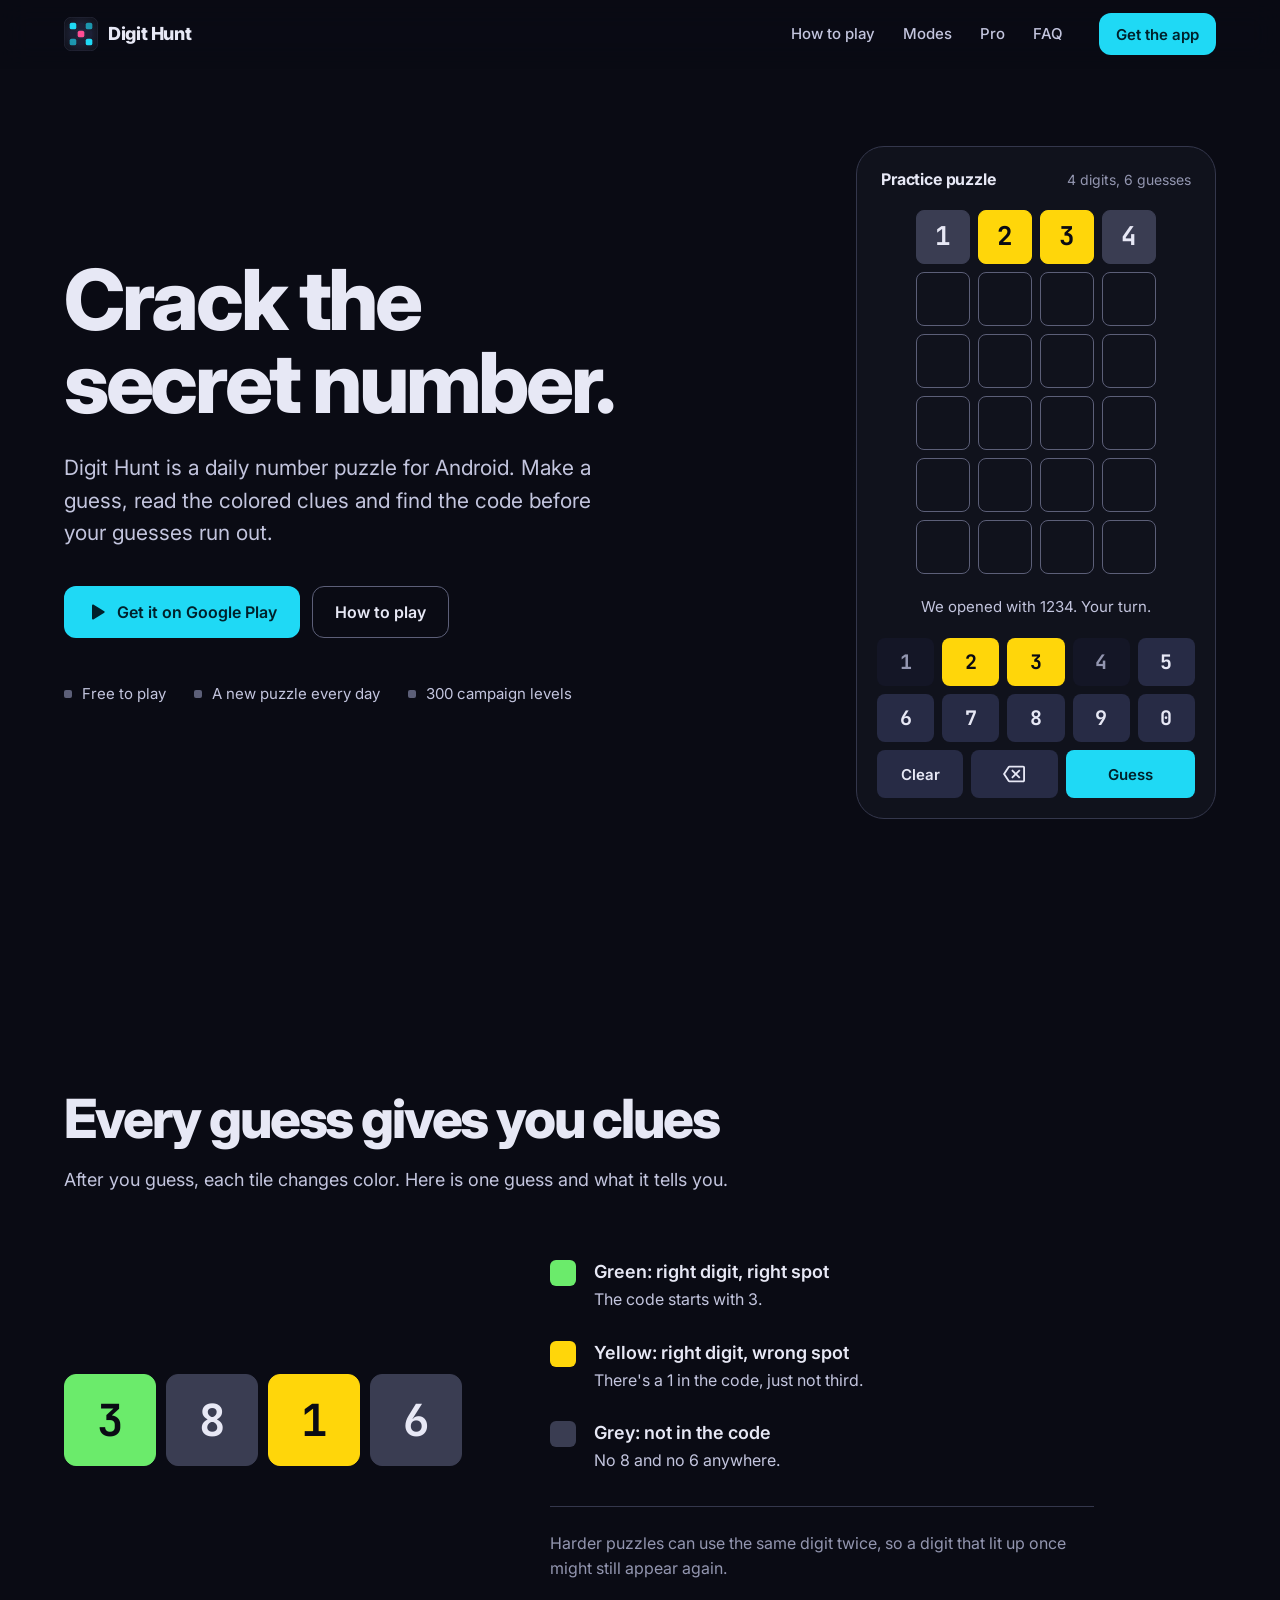
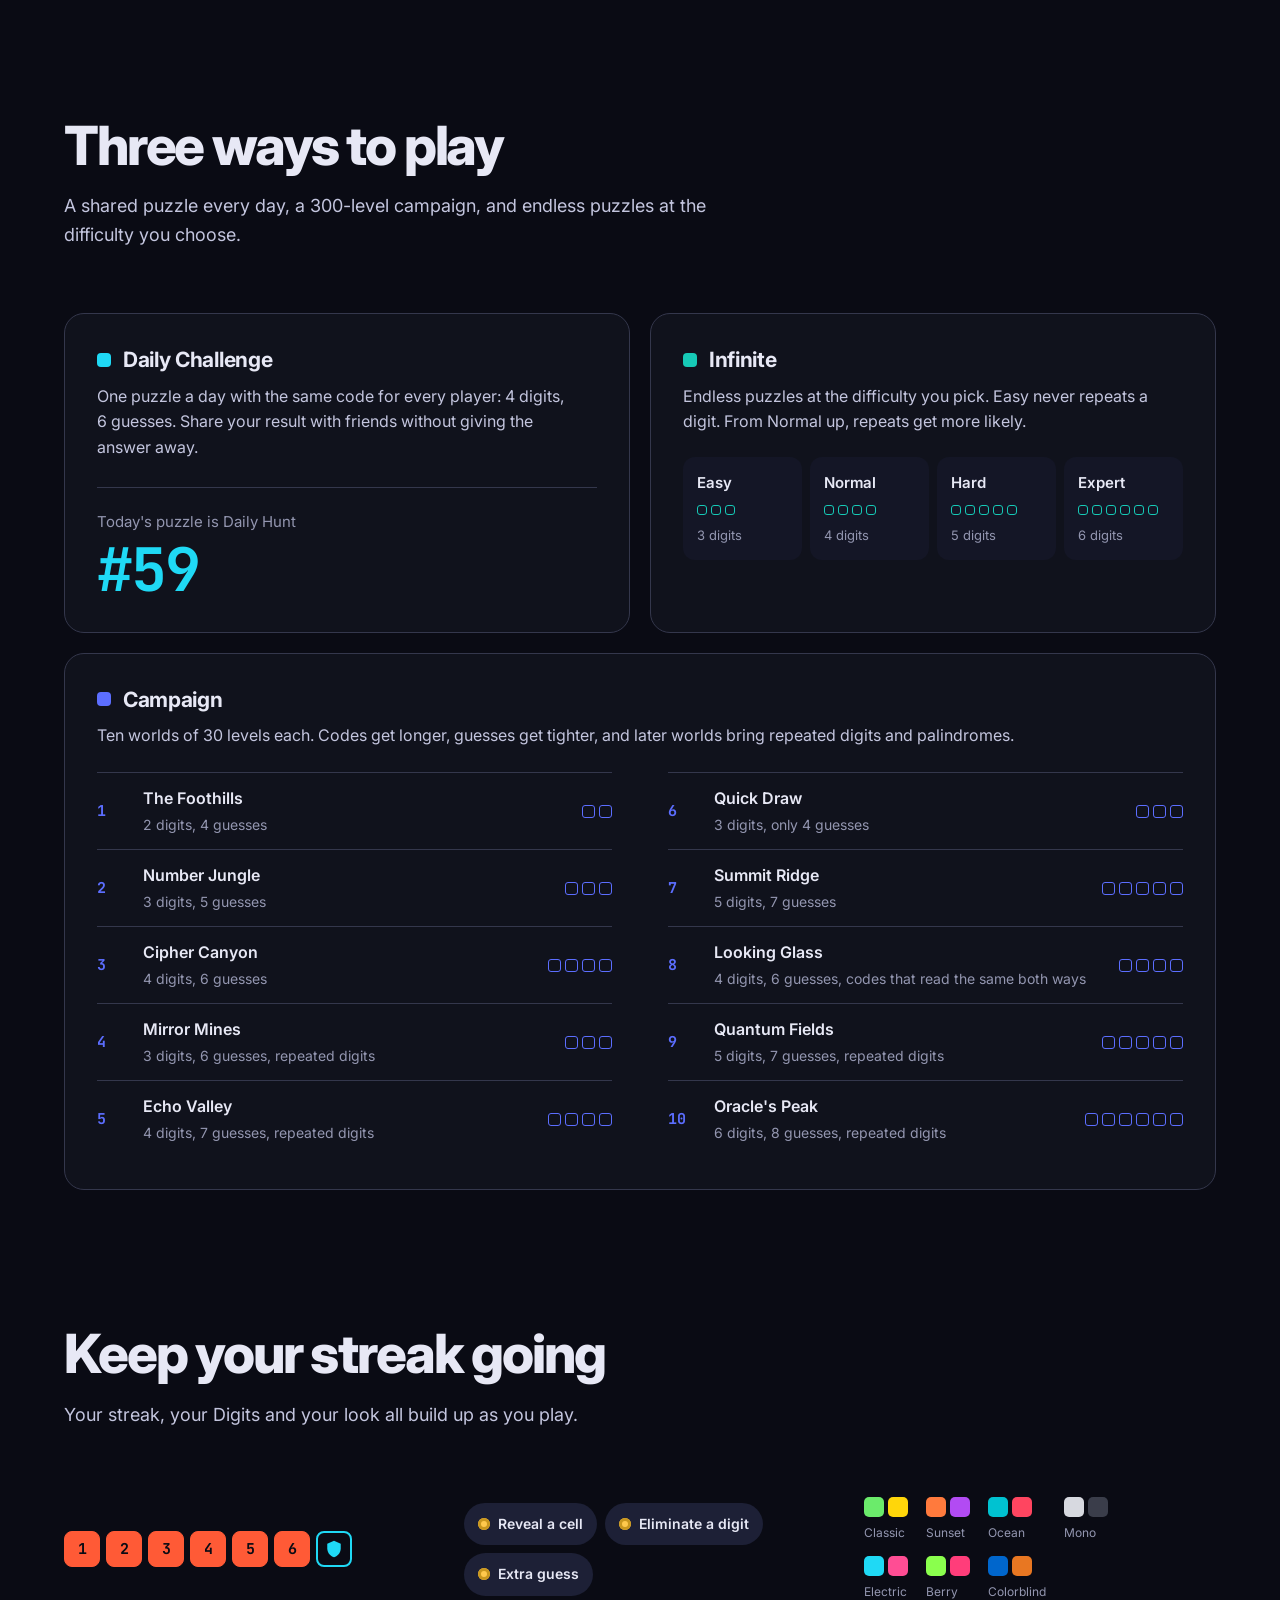
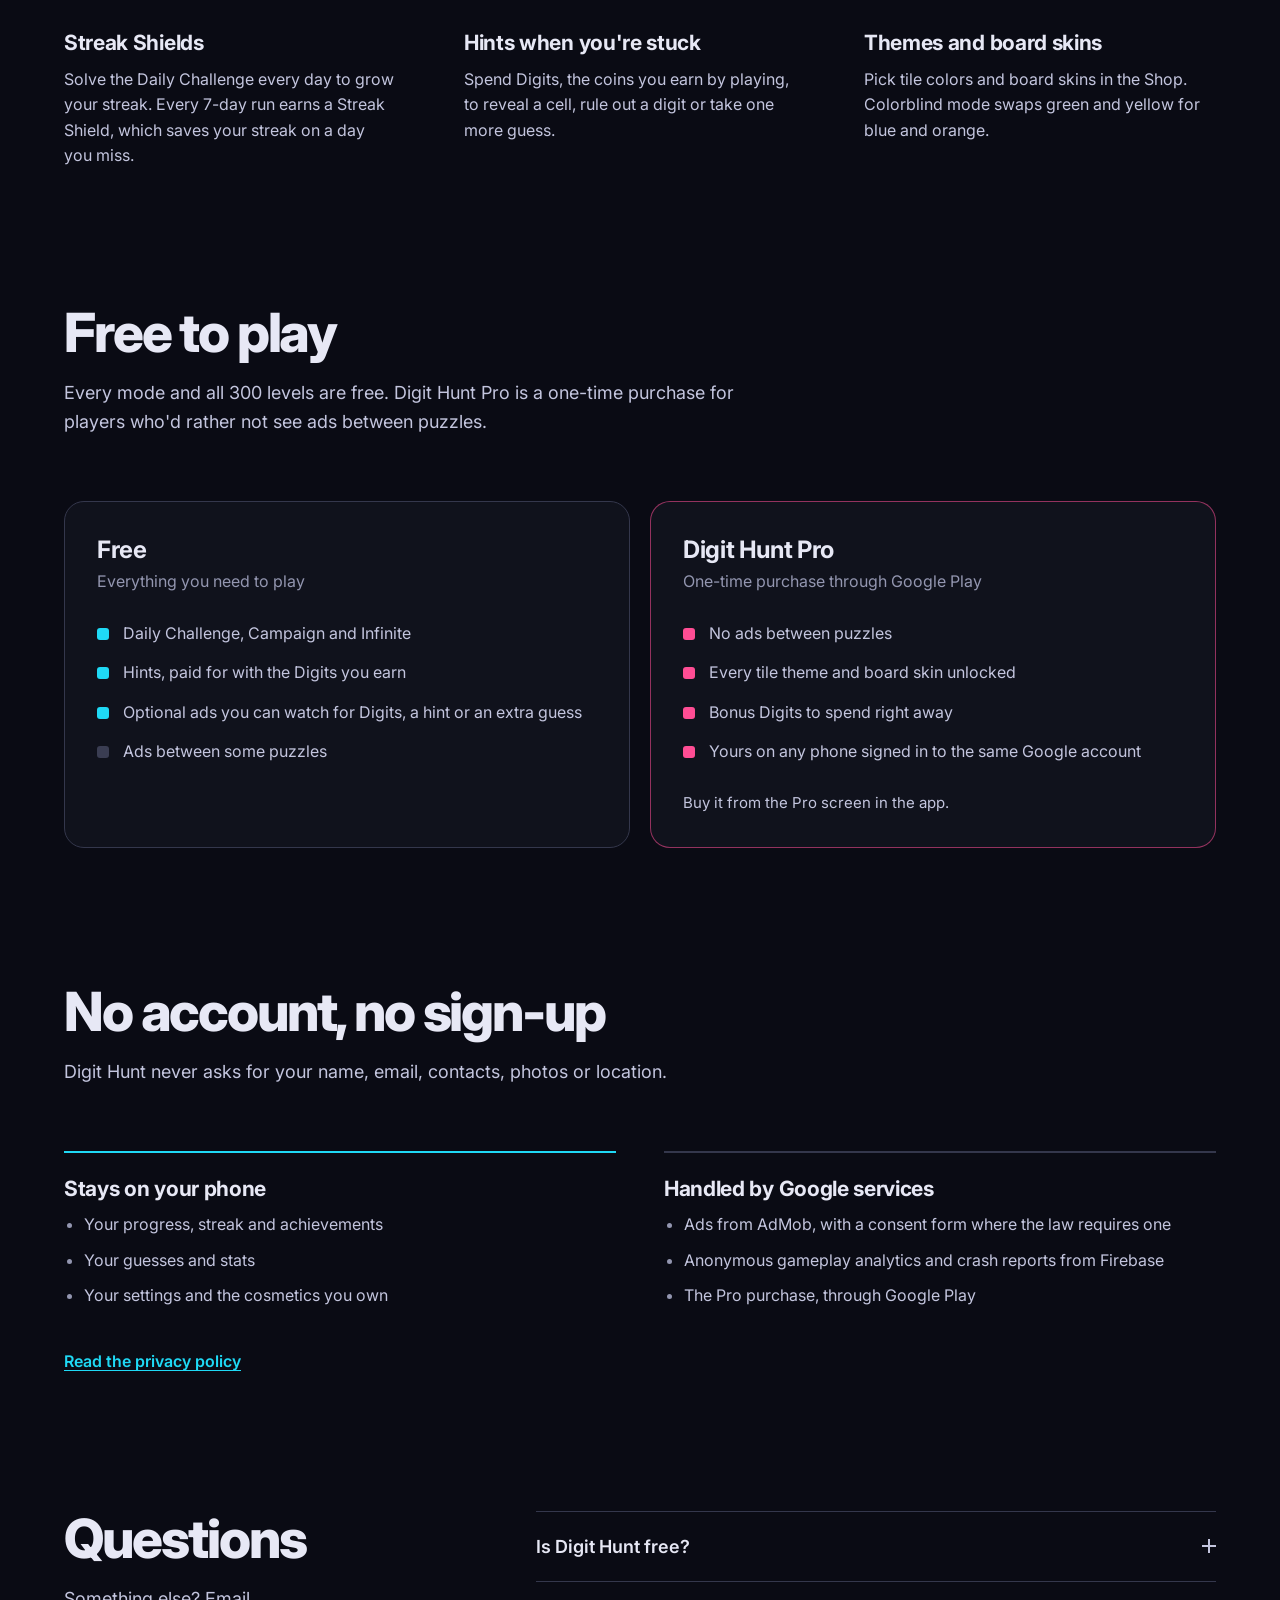
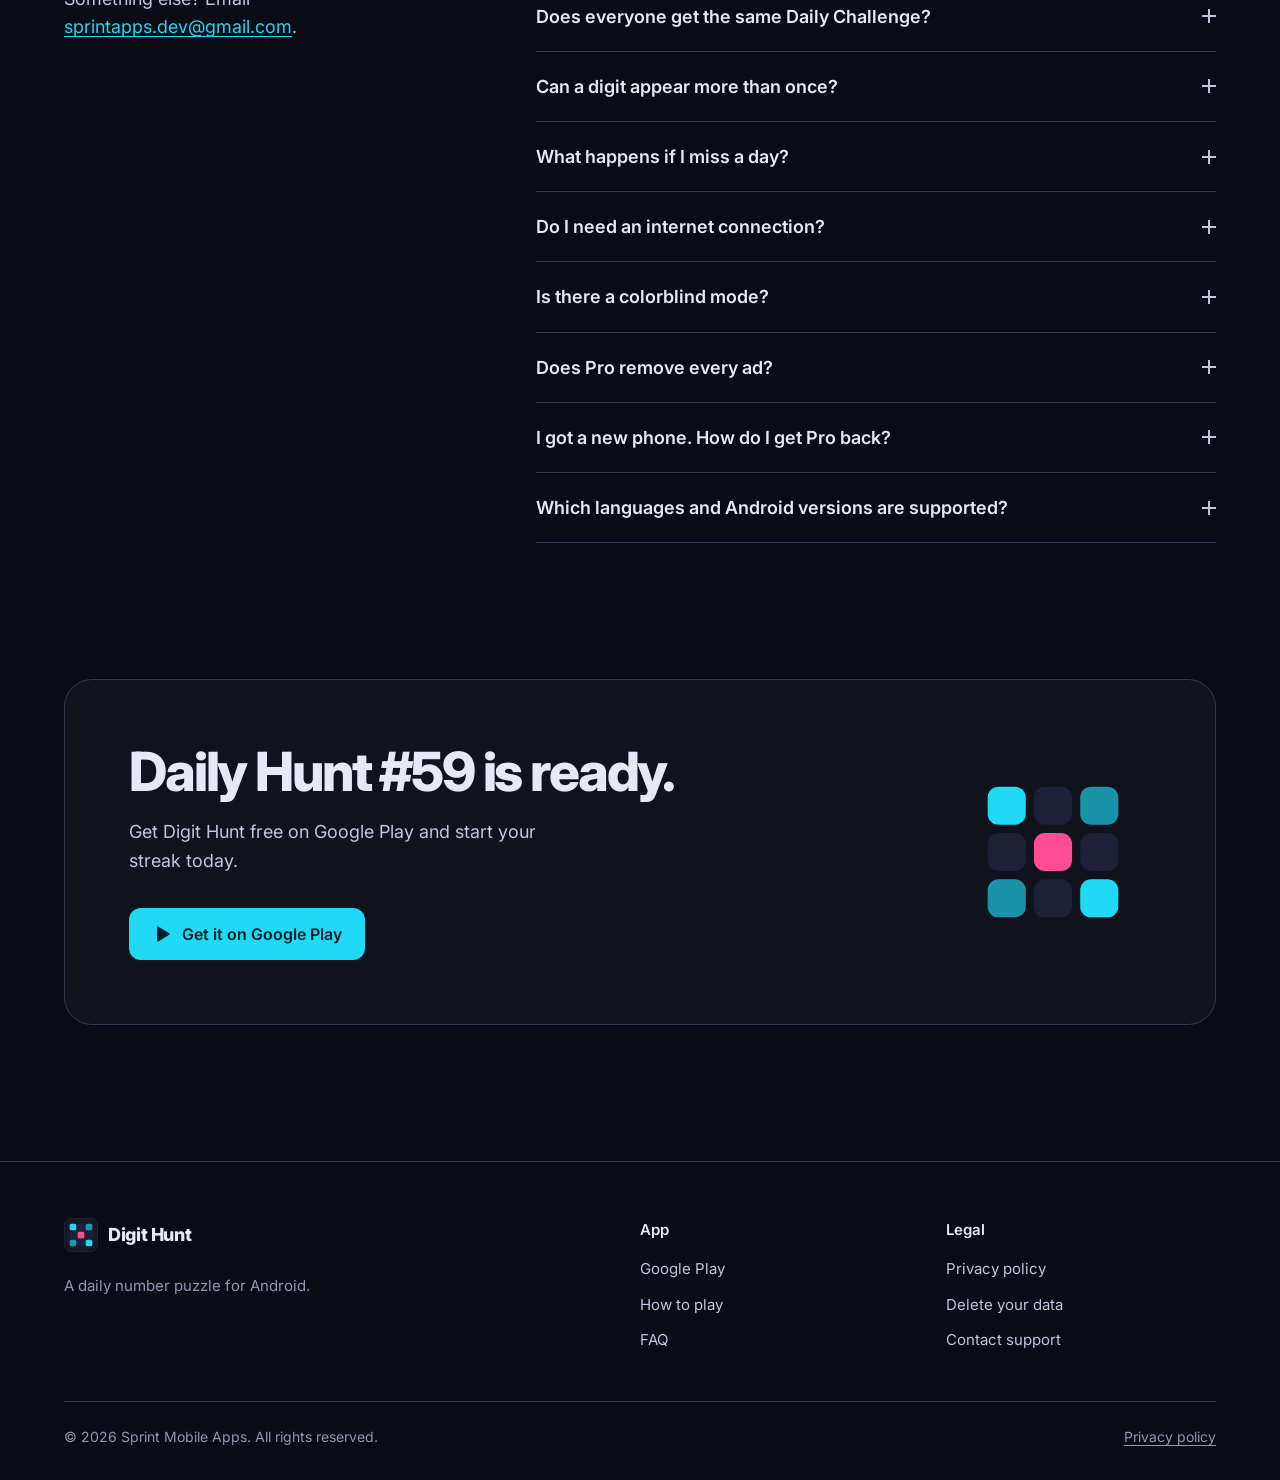
==== commit d1ec7437: "Add data deletion page for the Play Data safety form New delete-data.html with steps to delete game " ====
--- a/index.html
+++ b/index.html
@@ -500,6 +500,7 @@
           <h2 class="footer-heading">Legal</h2>
           <ul>
             <li><a href="privacy-policy.html">Privacy policy</a></li>
+            <li><a href="delete-data.html">Delete your data</a></li>
             <li><a href="mailto:sprintapps.dev@gmail.com?subject=Digit%20Hunt%20support">Contact support</a></li>
           </ul>
         </div>
--- a/assets/style.css
+++ b/assets/style.css
@@ -714,8 +714,10 @@
 .policy p + p,
 .policy p + ul,
 .policy ul + p,
+.policy ol + p,
 .policy .table-wrap + p { margin-top: 14px; }
-.policy ul { display: grid; gap: 8px; margin: 14px 0 0; padding-left: 22px; }
+.policy ul,
+.policy ol { display: grid; gap: 8px; margin: 14px 0 0; padding-left: 22px; }
 .policy li::marker { color: var(--text-faint); }
 .policy strong { color: var(--text); font-weight: 600; }
 .policy code {
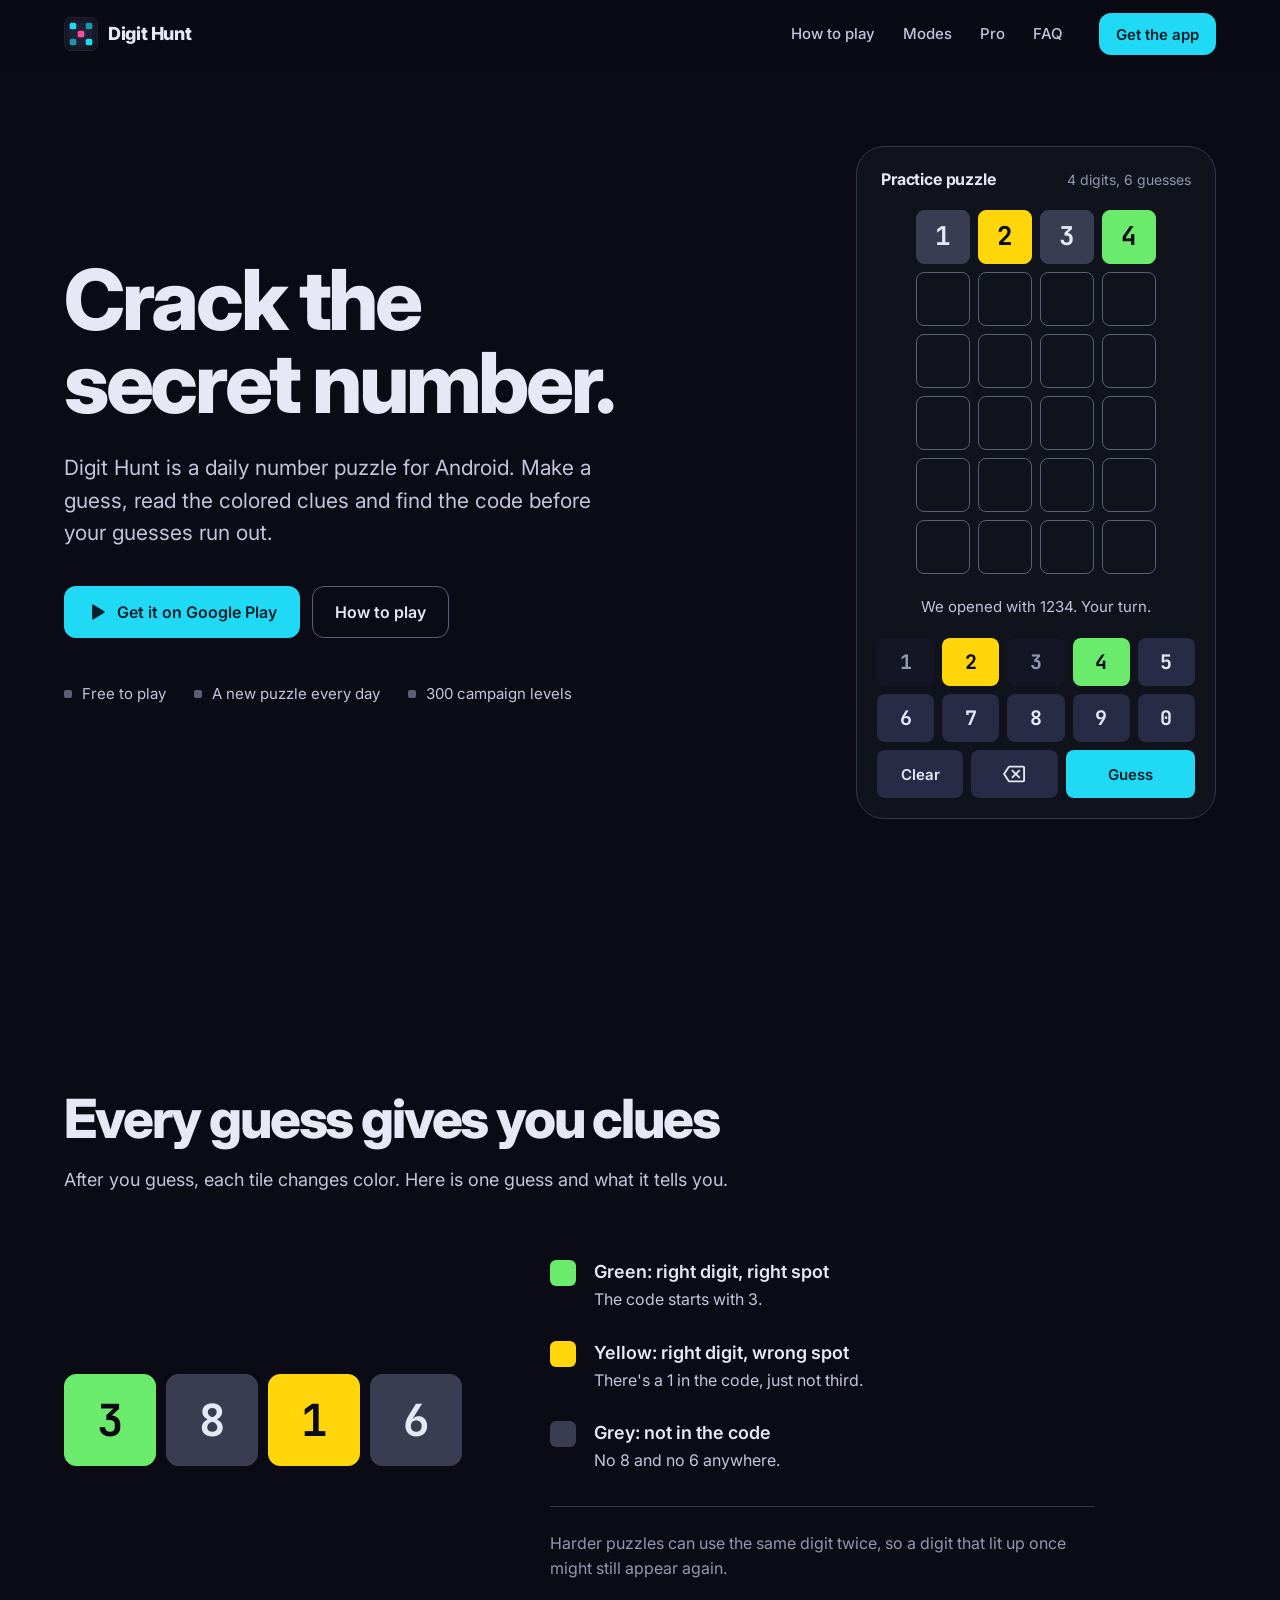
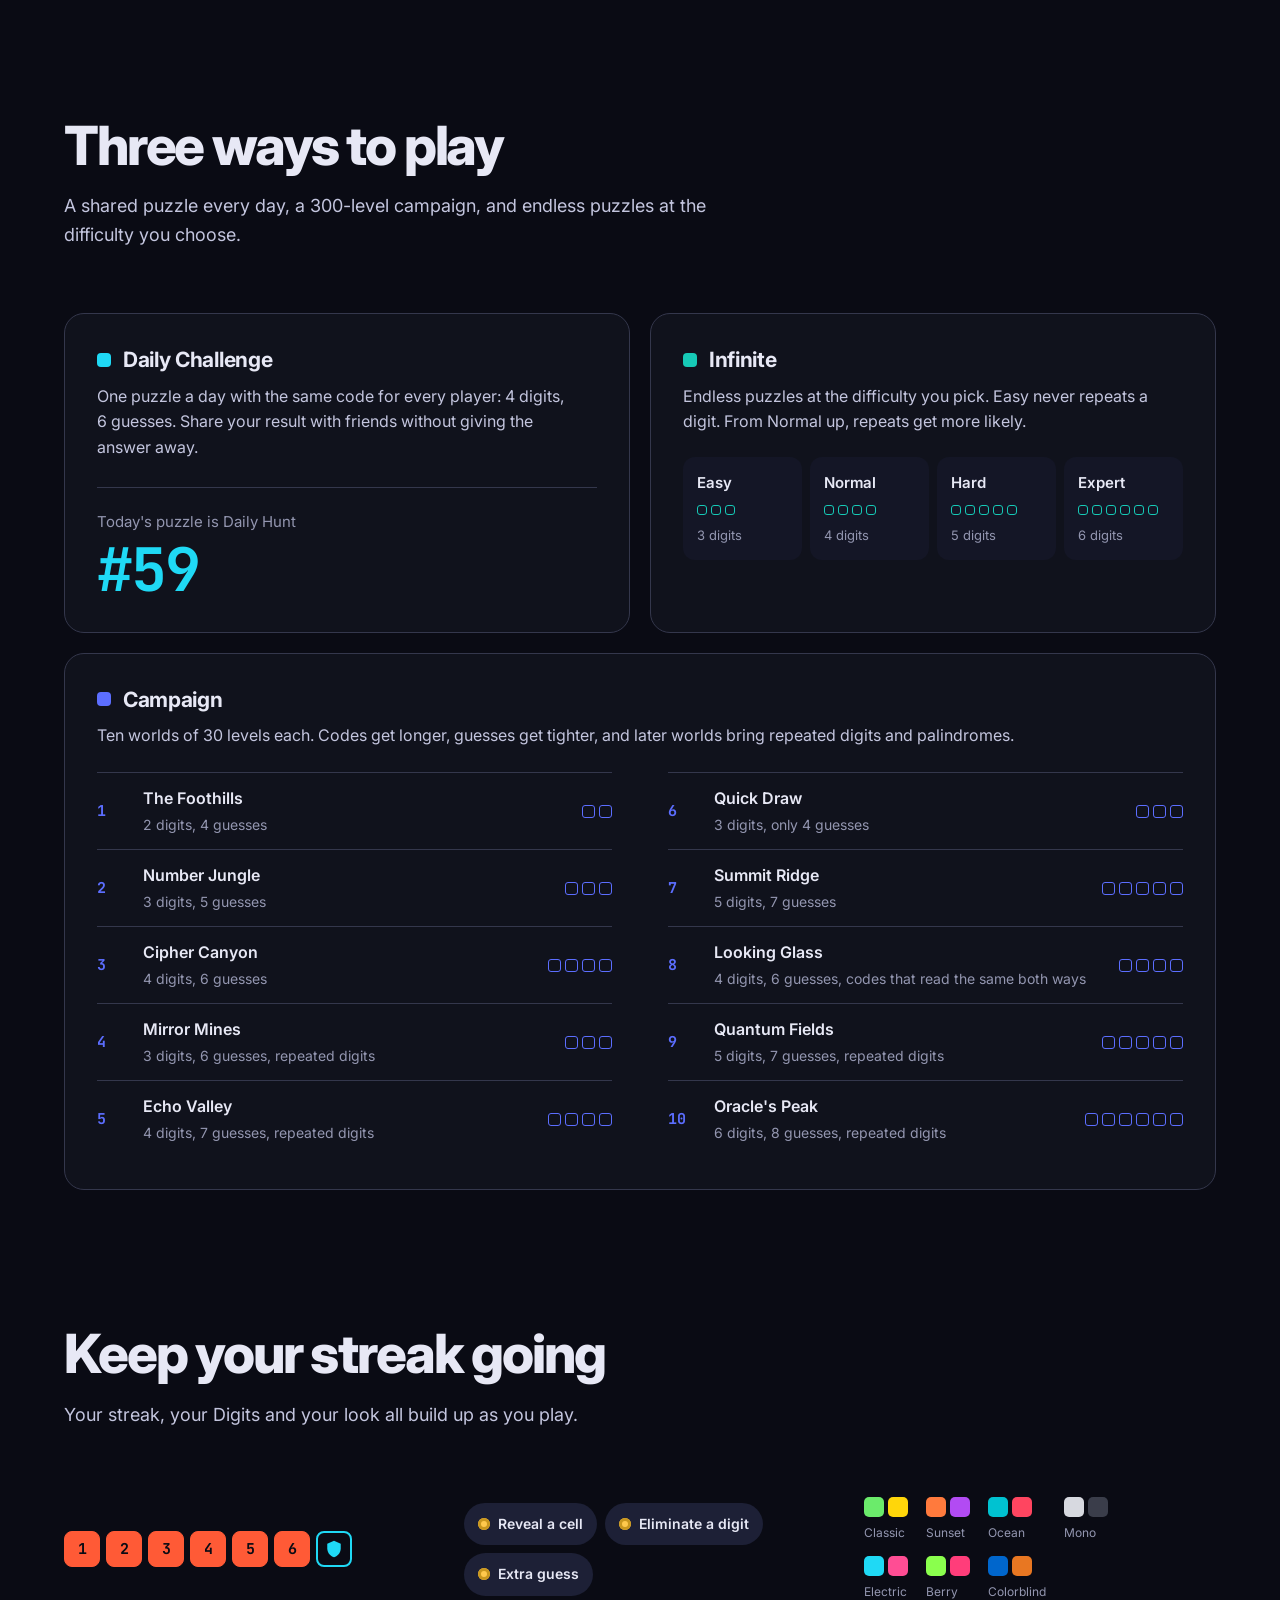
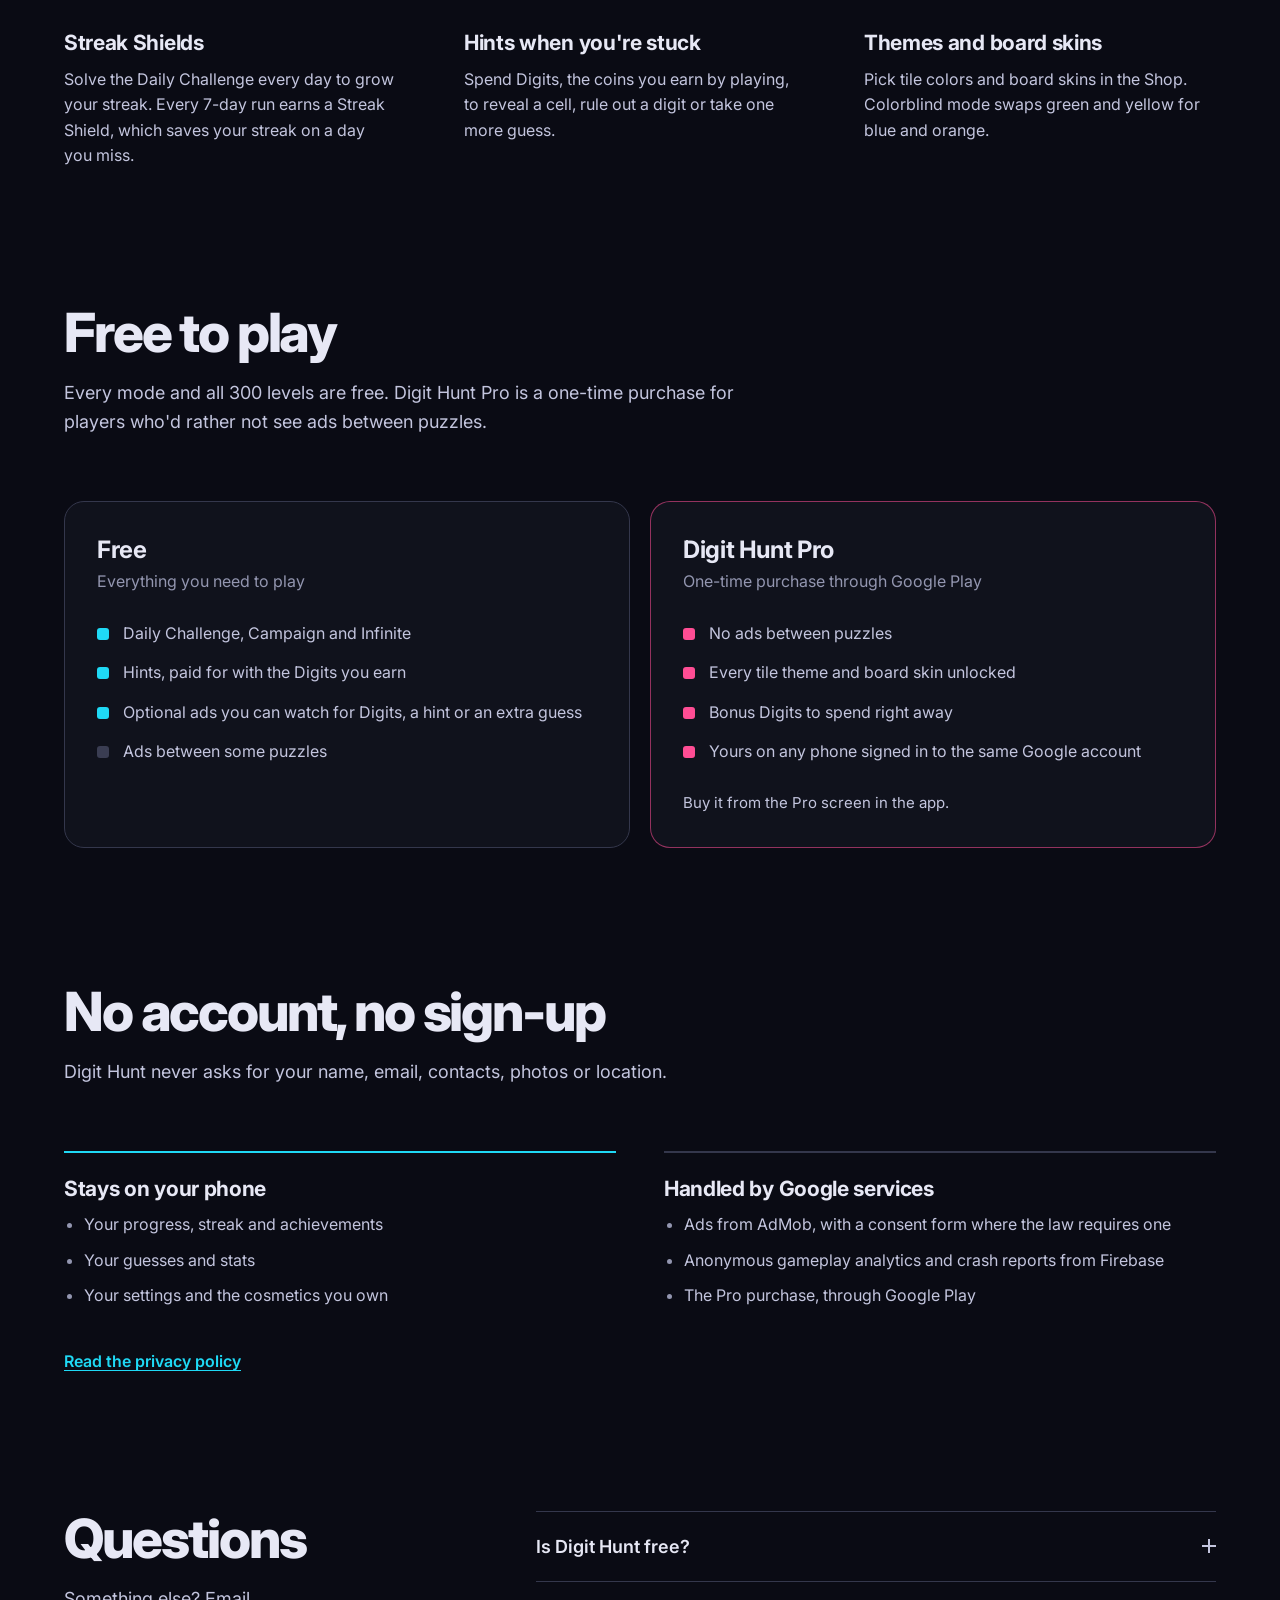
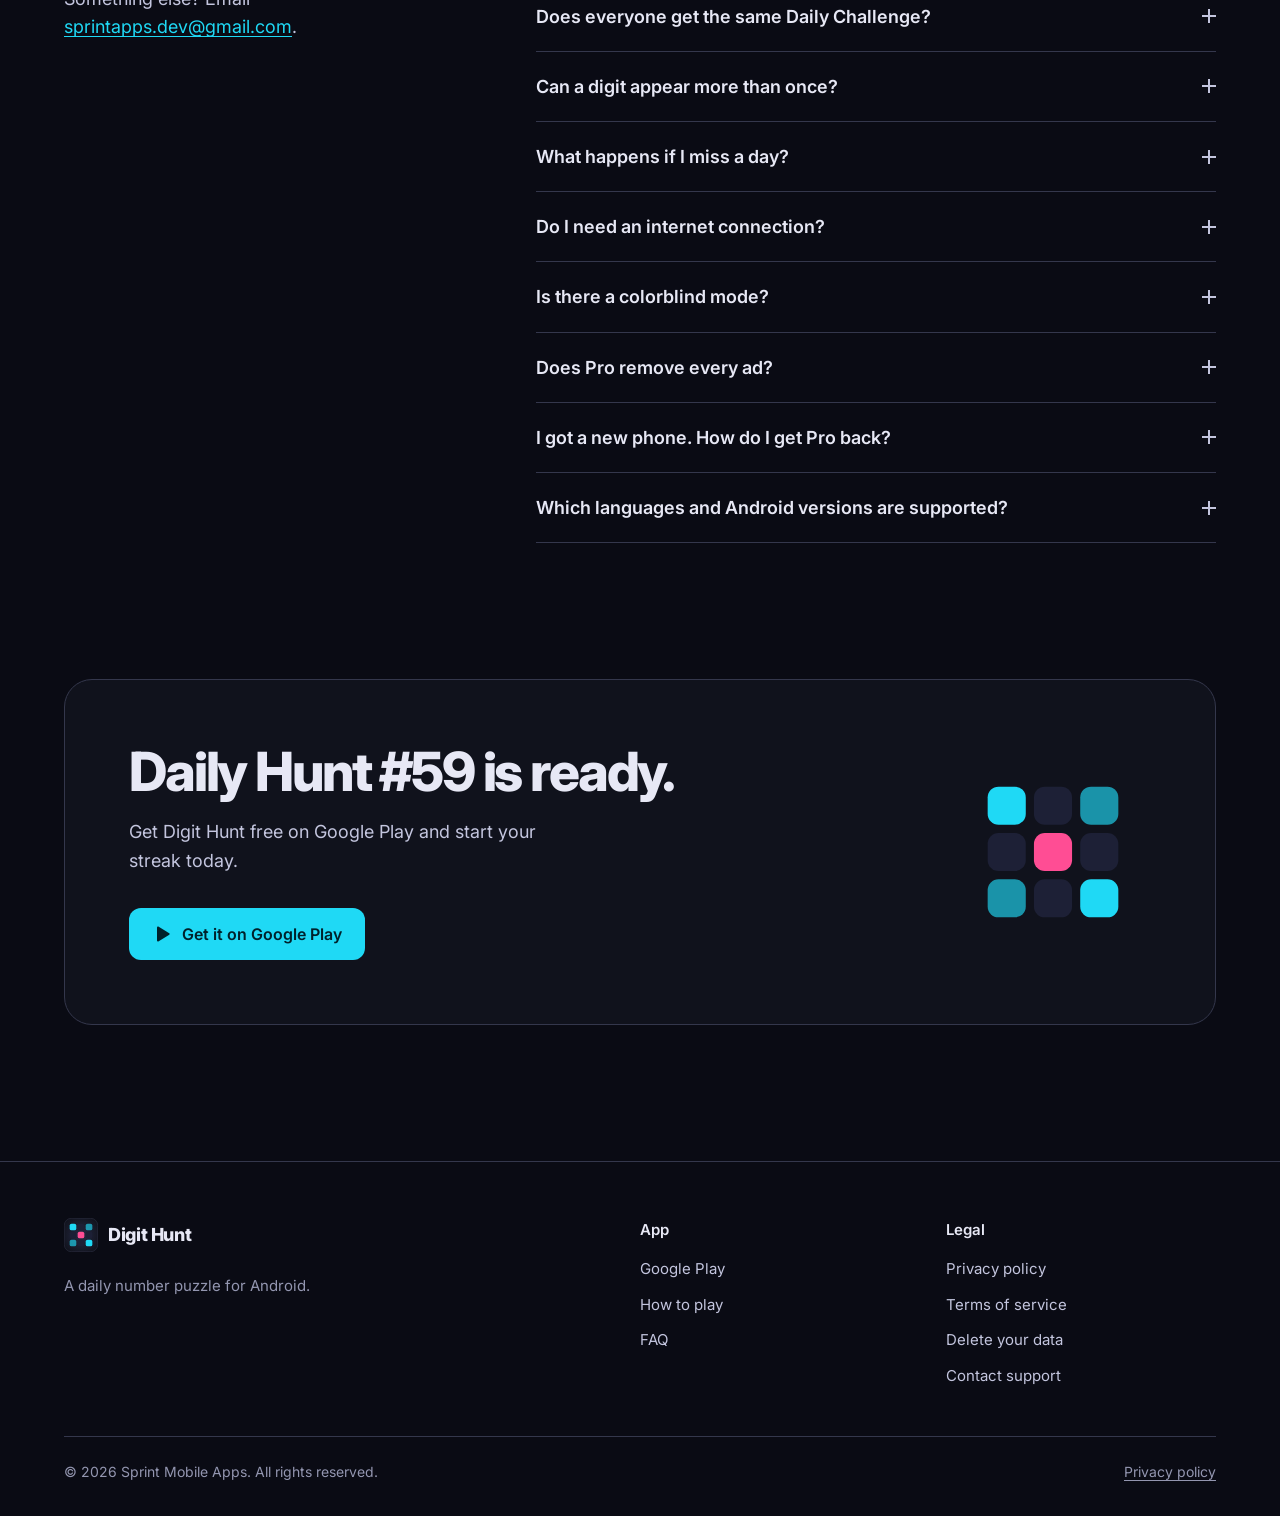
==== commit 4c104d56: "Add terms of service page for Play Console New terms-of-service.html for the Terms of Service field " ====
--- a/index.html
+++ b/index.html
@@ -500,6 +500,7 @@
           <h2 class="footer-heading">Legal</h2>
           <ul>
             <li><a href="privacy-policy.html">Privacy policy</a></li>
+            <li><a href="terms-of-service.html">Terms of service</a></li>
             <li><a href="delete-data.html">Delete your data</a></li>
             <li><a href="mailto:sprintapps.dev@gmail.com?subject=Digit%20Hunt%20support">Contact support</a></li>
           </ul>
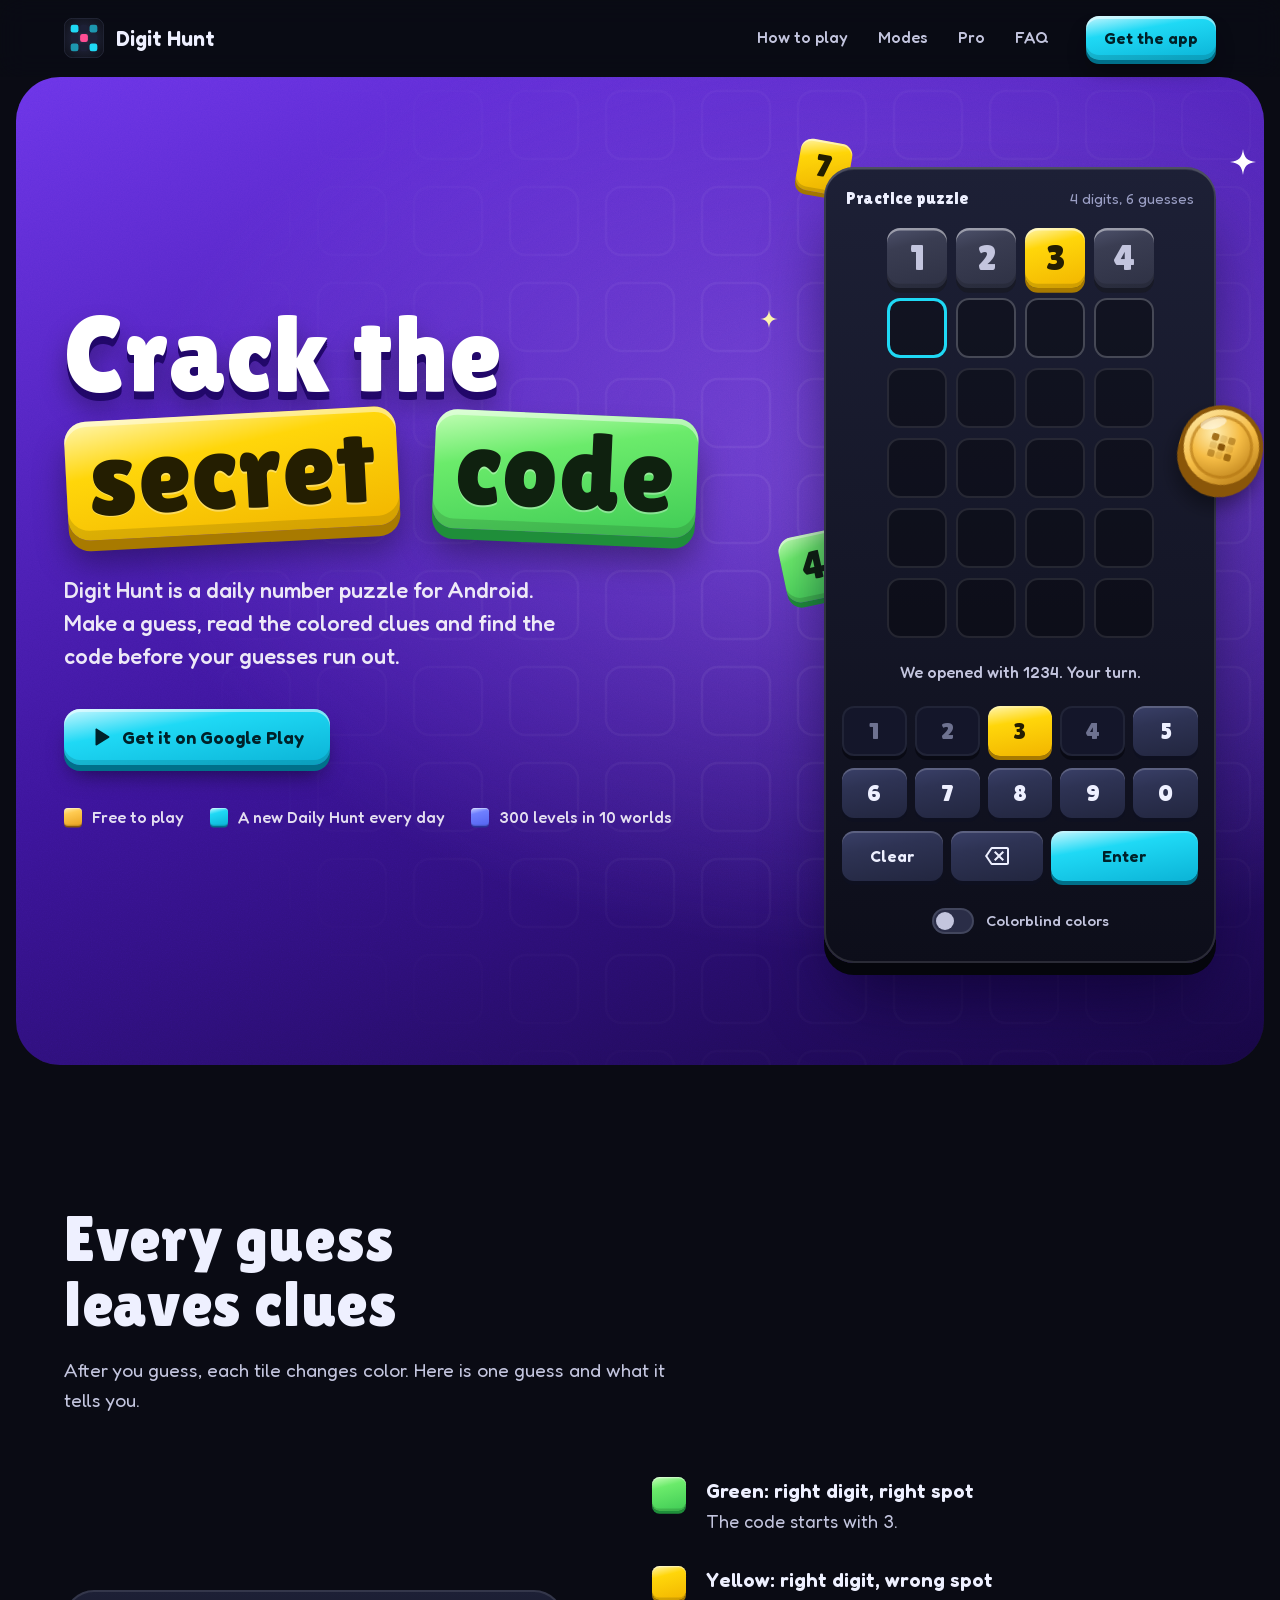
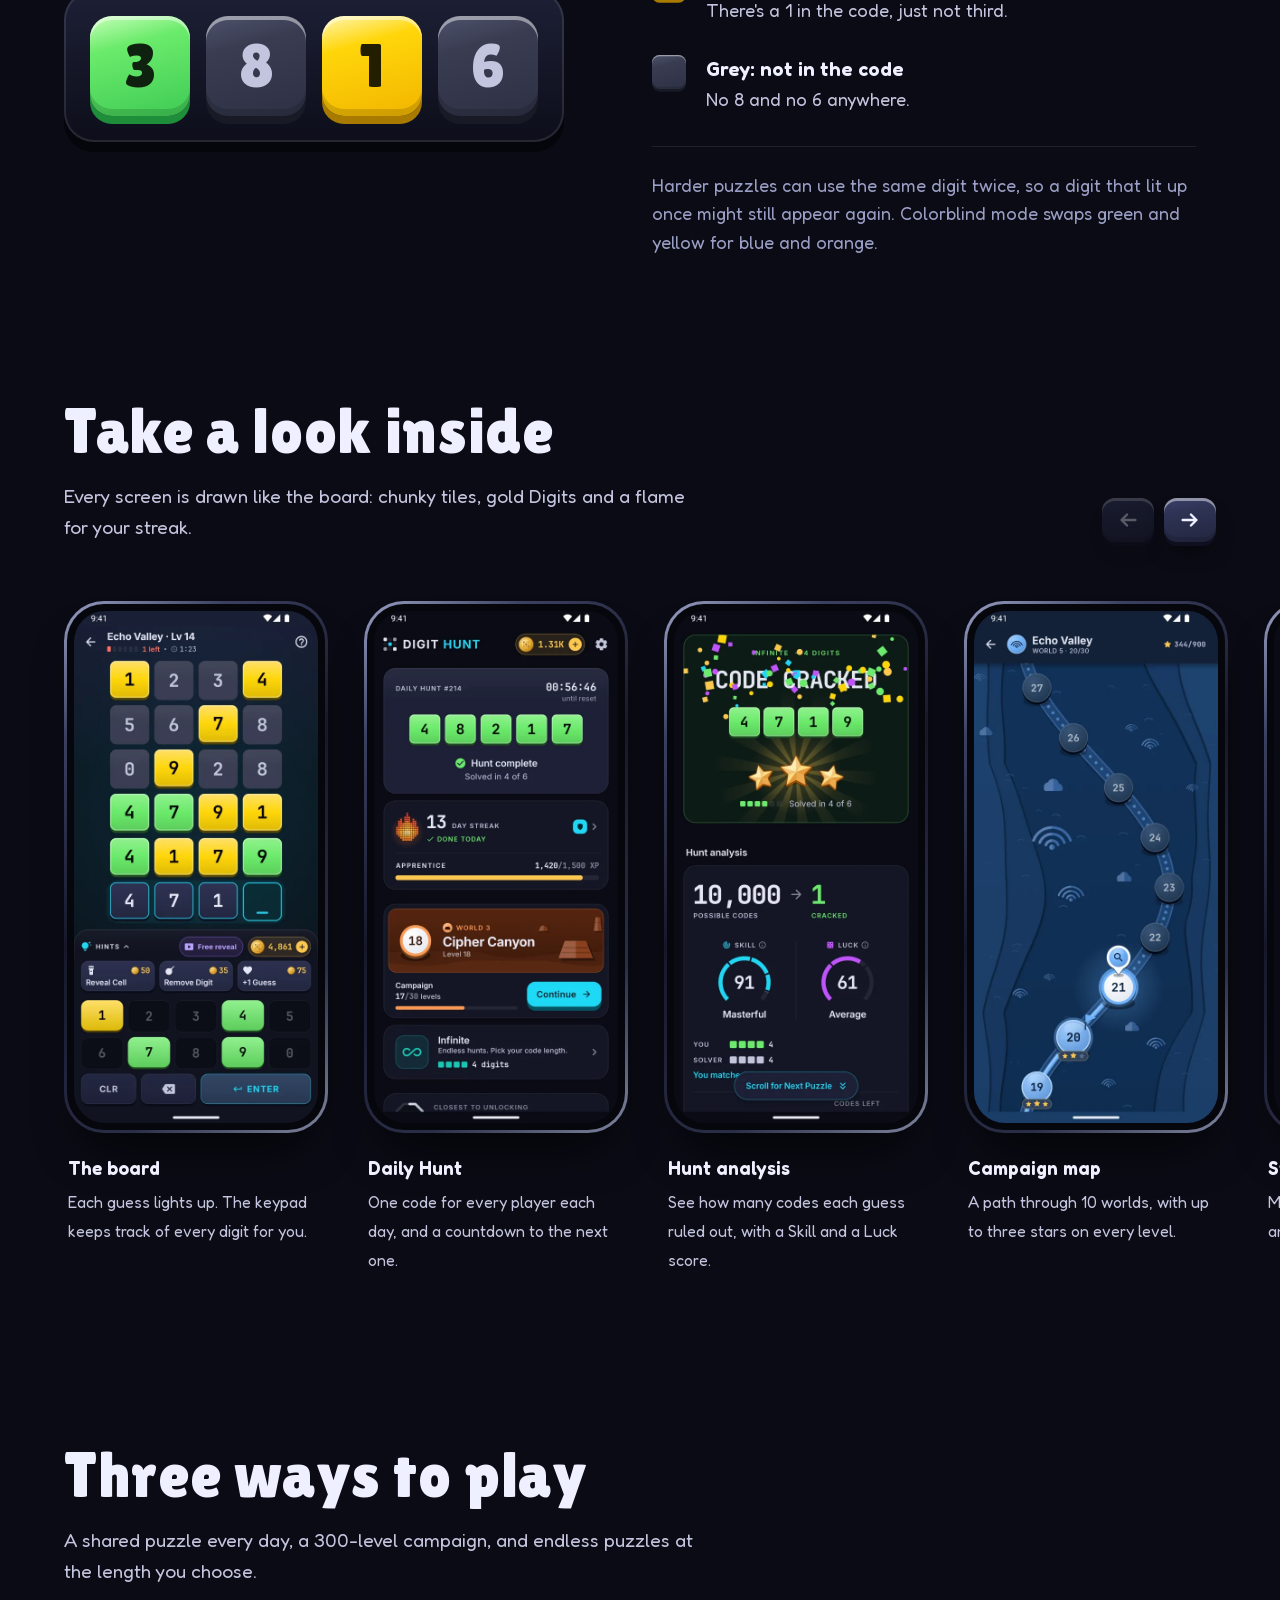
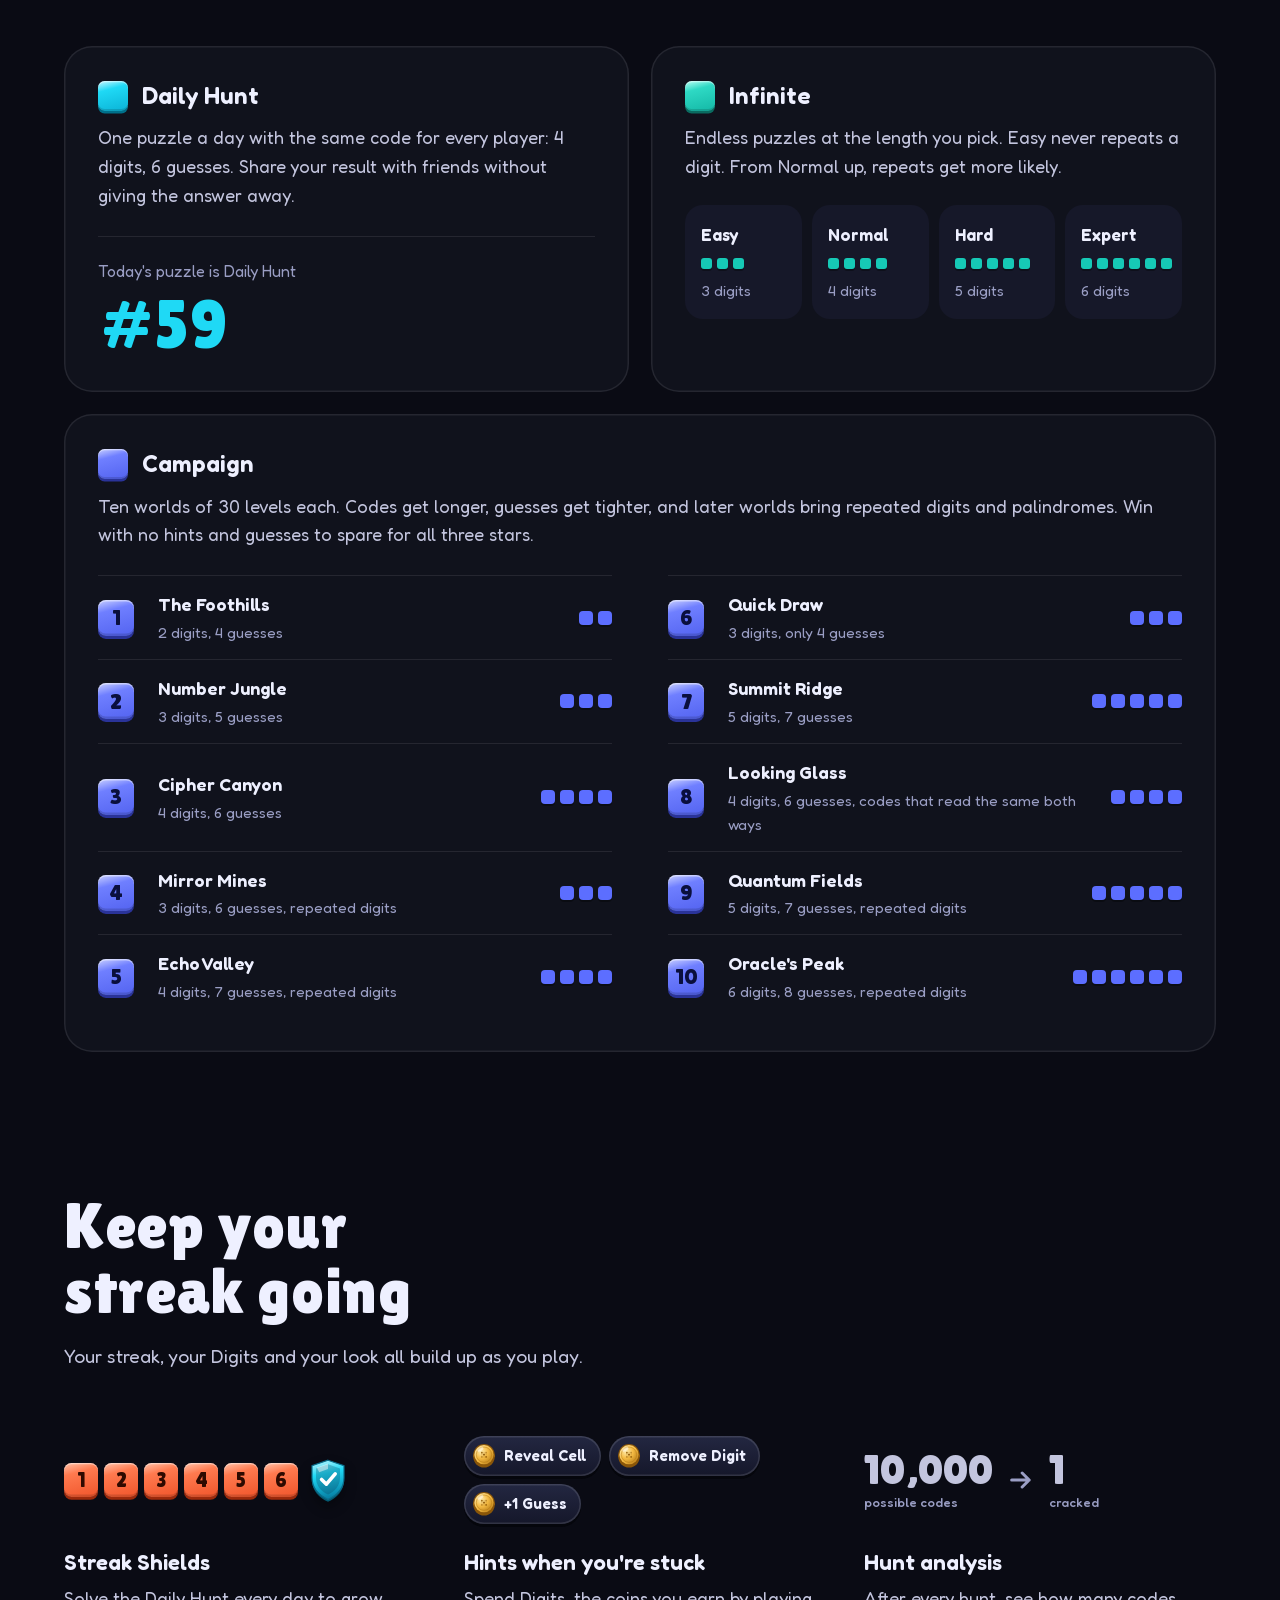
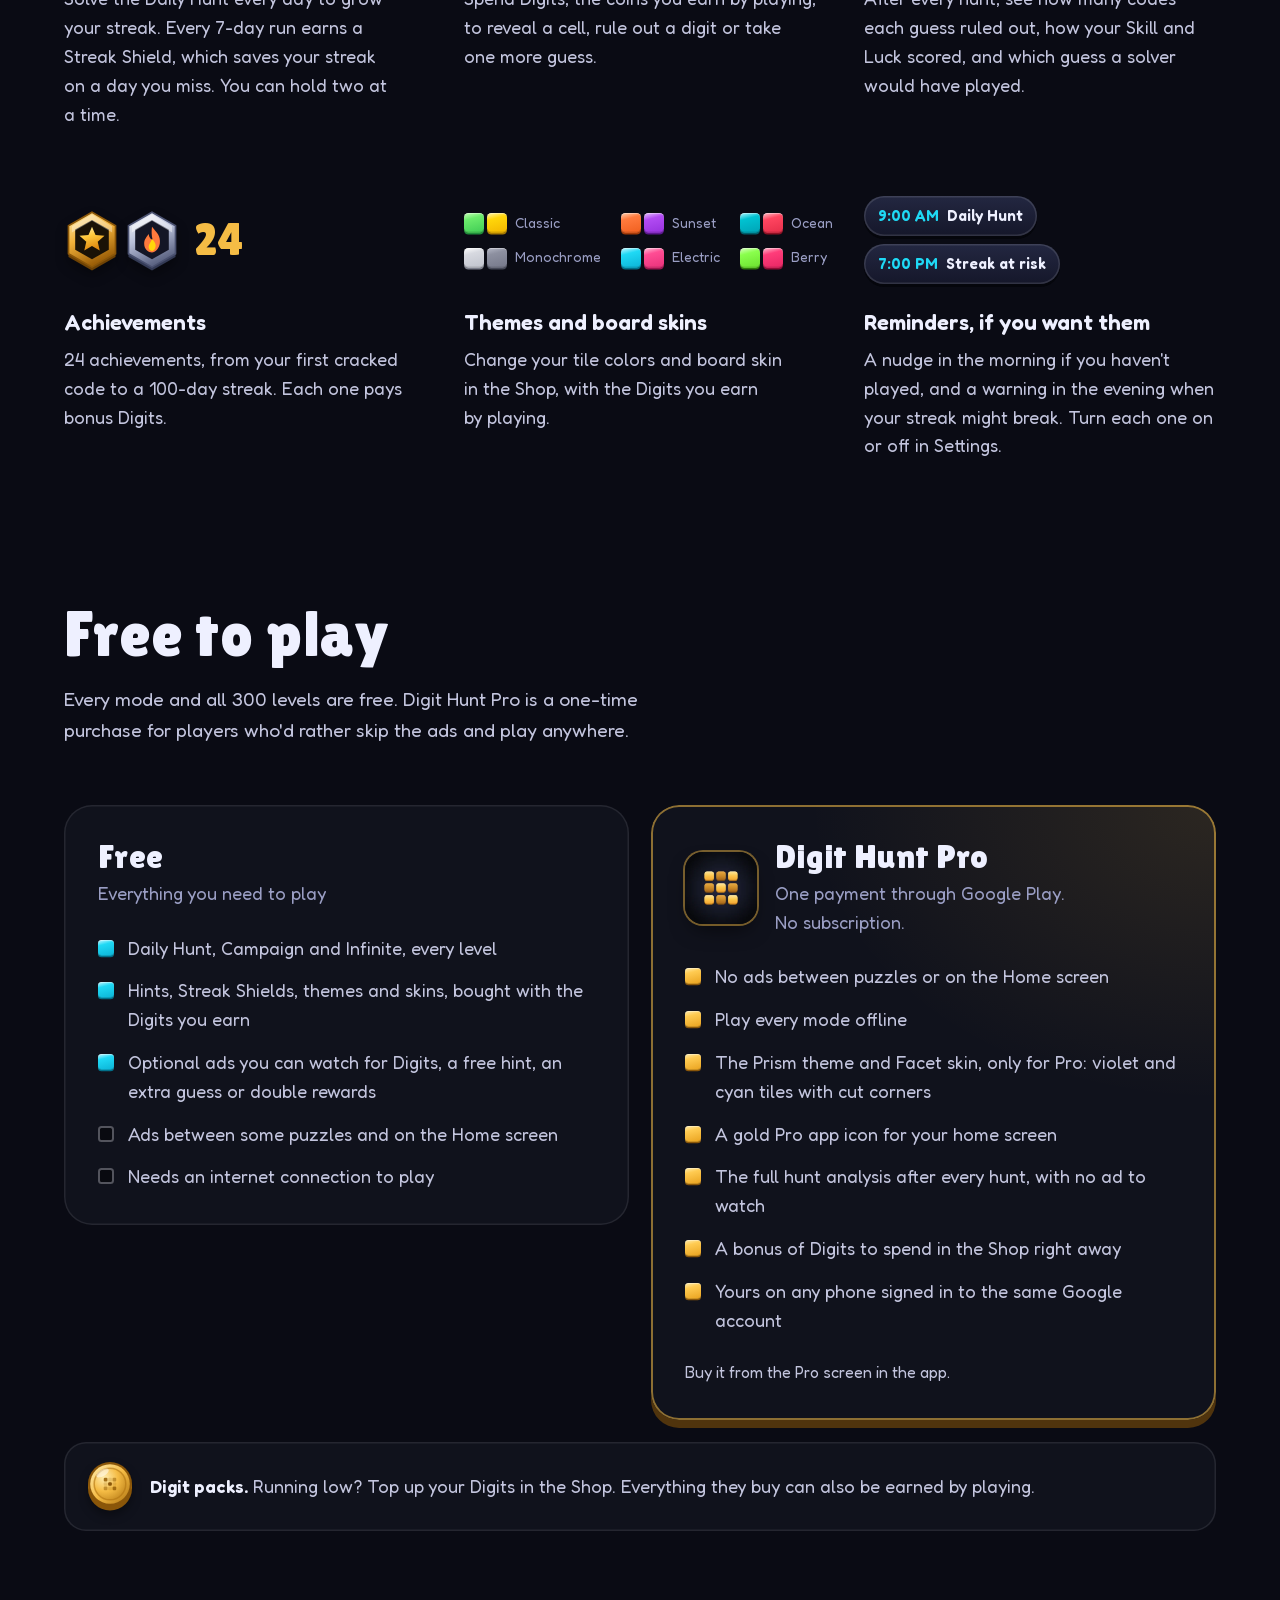
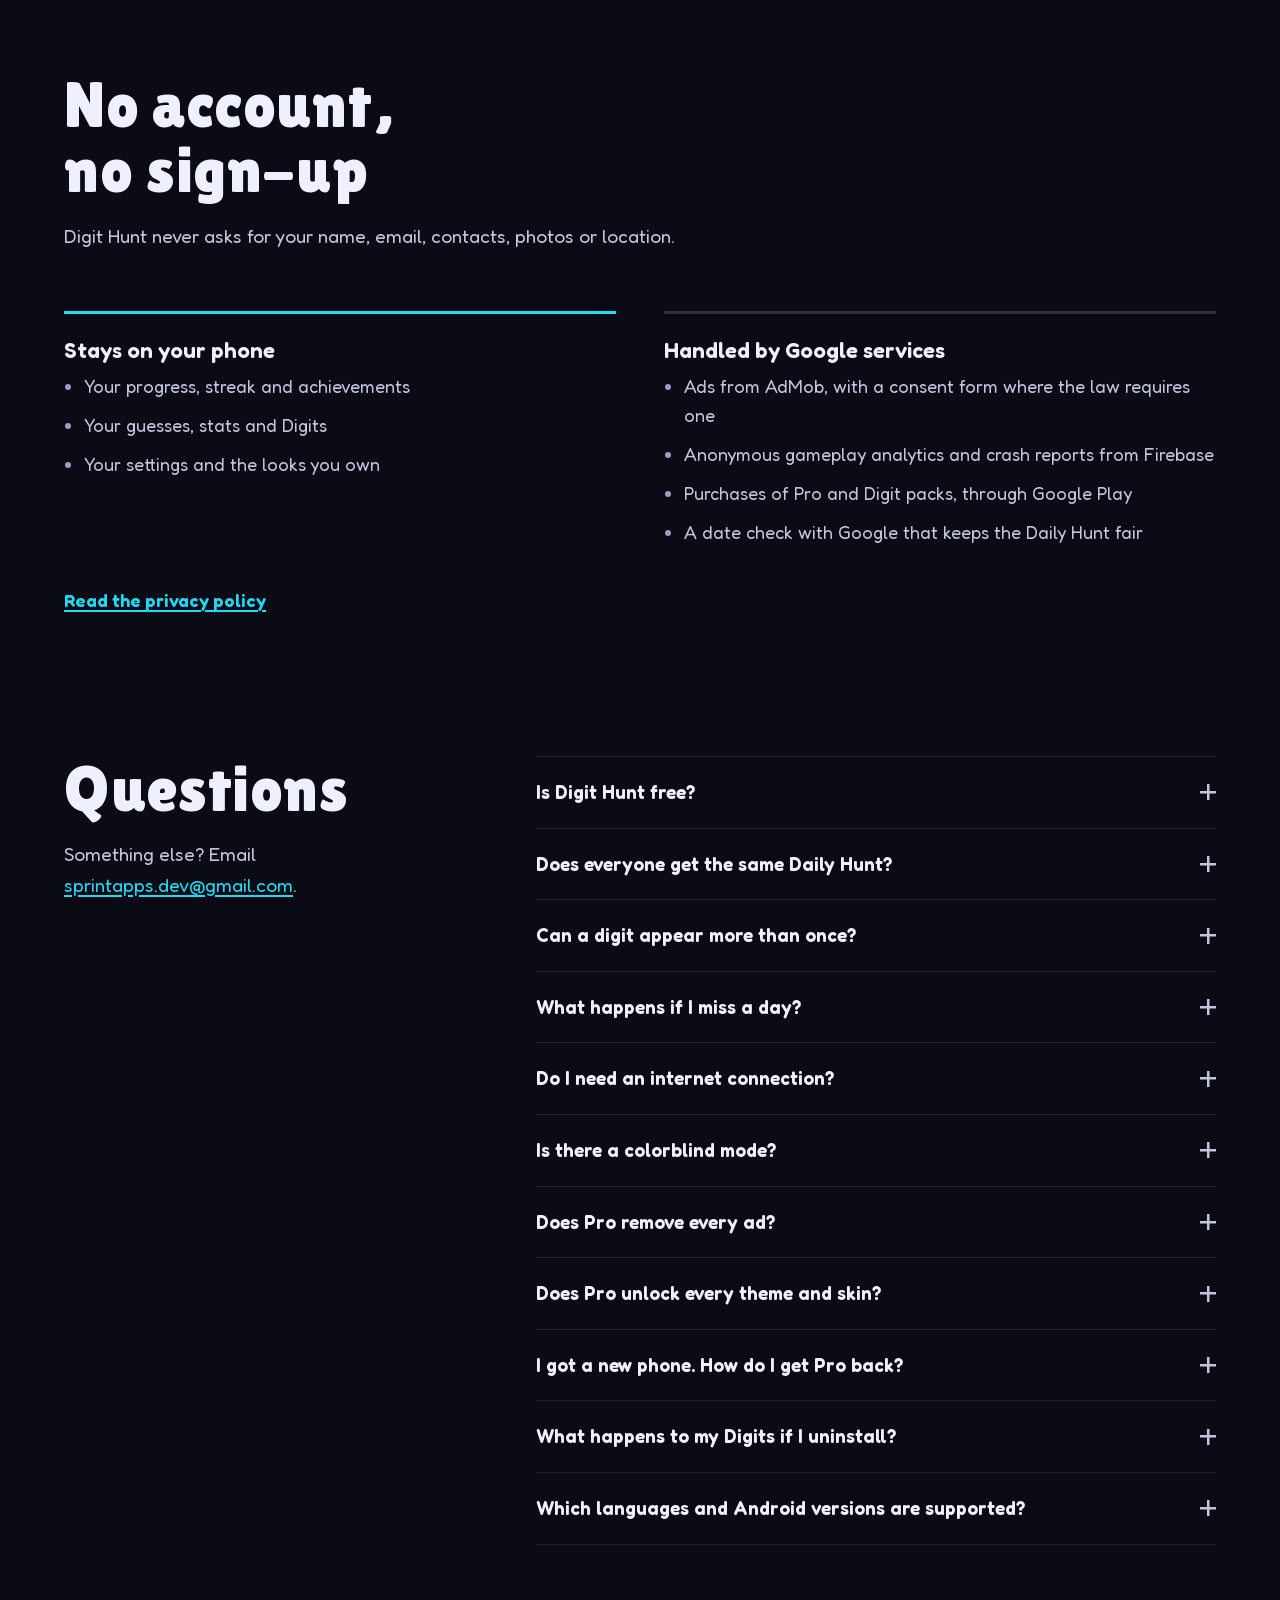
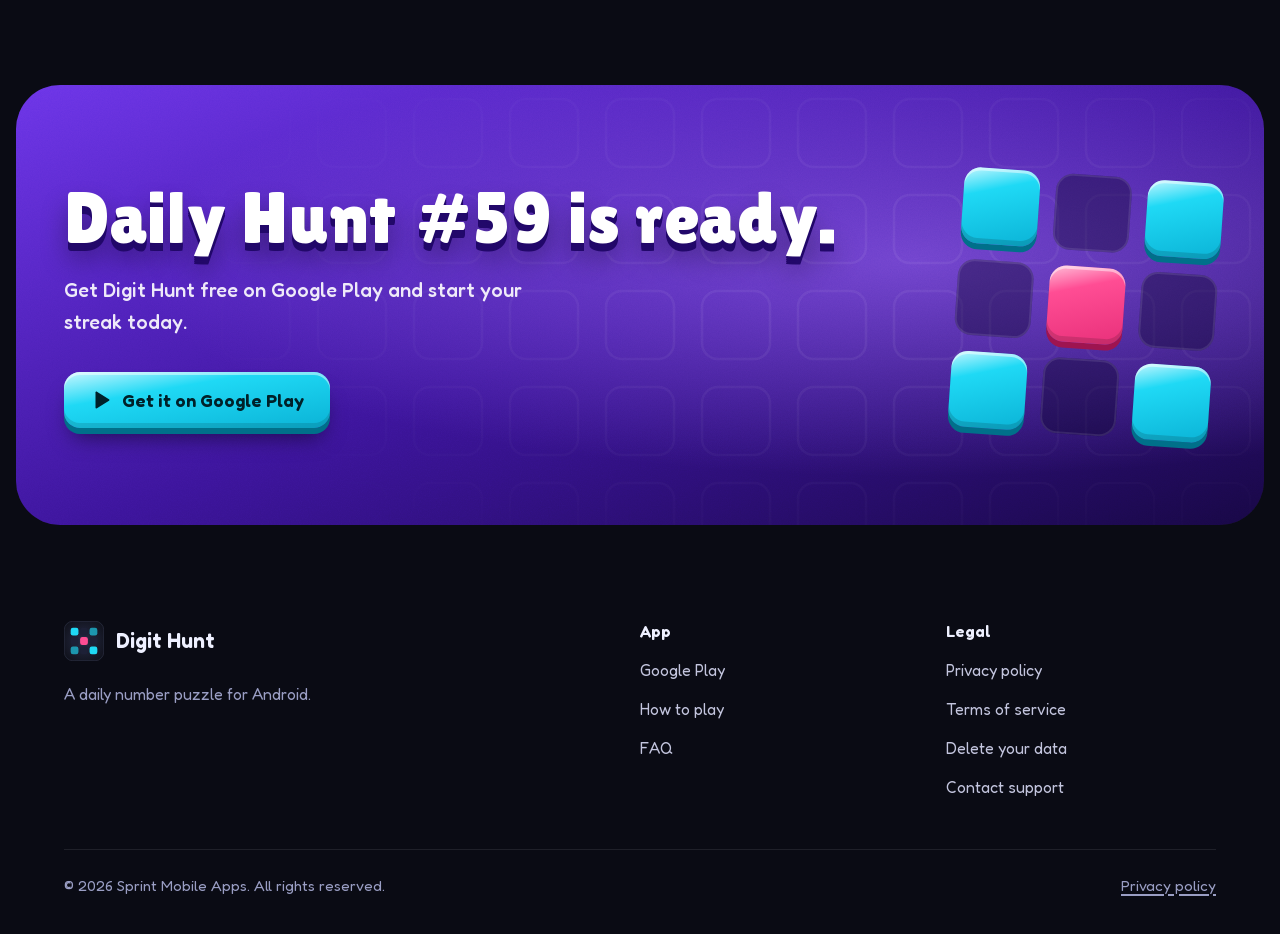
==== commit 9df967cb: "Redesign the site in the Arcade Pop look and bring it up to date - Match the app and Play Store: Lil" ====
--- a/index.html
+++ b/index.html
@@ -6,7 +6,7 @@
 
   <!-- Primary SEO -->
   <title>Digit Hunt: Daily Number Puzzle for Android</title>
-  <meta name="description" content="Crack the secret number. Digit Hunt is a free daily number puzzle for Android with a shared Daily Challenge, 300 campaign levels, Infinite mode and streaks.">
+  <meta name="description" content="Crack the secret code. Digit Hunt is a free daily number puzzle for Android: a shared Daily Hunt, 300 campaign levels in 10 worlds, Infinite mode, streaks, achievements and hunt analysis.">
   <meta name="robots" content="index, follow">
   <meta name="theme-color" content="#0A0B14">
   <link rel="canonical" href="https://sprintmobileapps.github.io/digithunt-website/">
@@ -14,16 +14,17 @@
   <!-- Open Graph -->
   <meta property="og:type"         content="website">
   <meta property="og:url"          content="https://sprintmobileapps.github.io/digithunt-website/">
-  <meta property="og:title"        content="Digit Hunt: Crack the secret number">
-  <meta property="og:description"  content="A daily number puzzle for Android. Guess the code, read the colored clues and solve it before your guesses run out.">
+  <meta property="og:title"        content="Digit Hunt: Crack the secret code">
+  <meta property="og:description"  content="A daily number puzzle for Android. Guess the code, read the colored clues and crack it before your guesses run out.">
   <meta property="og:image"        content="https://sprintmobileapps.github.io/digithunt-website/assets/og-image.png">
   <meta property="og:image:width"  content="1200">
   <meta property="og:image:height" content="630">
+  <meta property="og:image:alt"    content="Digit Hunt: Crack the secret code, beside a board that cracks 4719 in three guesses">
   <meta property="og:site_name"    content="Digit Hunt">
 
   <!-- Twitter Card -->
   <meta name="twitter:card"        content="summary_large_image">
-  <meta name="twitter:title"       content="Digit Hunt: Crack the secret number">
+  <meta name="twitter:title"       content="Digit Hunt: Crack the secret code">
   <meta name="twitter:description" content="A daily number puzzle for Android. Free on Google Play.">
   <meta name="twitter:image"       content="https://sprintmobileapps.github.io/digithunt-website/assets/og-image.png">
 
@@ -36,9 +37,10 @@
     "operatingSystem": "Android 7.0 or later",
     "applicationCategory": "GameApplication",
     "applicationSubCategory": "Puzzle",
-    "description": "A daily number puzzle. Guess the secret number using colored clues, with a shared Daily Challenge, 300 campaign levels, Infinite mode, streaks and hints.",
+    "description": "A daily number puzzle. Guess the secret code using colored clues, with a shared Daily Hunt, 300 campaign levels in 10 worlds, Infinite mode, streaks, achievements and hunt analysis.",
     "url": "https://sprintmobileapps.github.io/digithunt-website/",
     "image": "https://sprintmobileapps.github.io/digithunt-website/assets/icon-512.png",
+    "screenshot": "https://sprintmobileapps.github.io/digithunt-website/assets/screens/hunt.webp",
     "downloadUrl": "https://play.google.com/store/apps/details?id=com.sprintapps.digithunt",
     "inLanguage": ["en", "hi", "ja", "ko", "pt-BR"],
     "offers": { "@type": "Offer", "price": "0", "priceCurrency": "USD" },
@@ -50,24 +52,30 @@
   <link rel="icon" href="data:image/svg+xml,<svg xmlns='http://www.w3.org/2000/svg' viewBox='0 0 72 72'><rect width='72' height='72' rx='16' fill='%23141626'/><rect x='12' y='12' width='14' height='14' rx='4' fill='%231FD9F5'/><rect x='29' y='12' width='14' height='14' rx='4' fill='%23272B45'/><rect x='46' y='12' width='14' height='14' rx='4' fill='%231FD9F5' fill-opacity='.65'/><rect x='12' y='29' width='14' height='14' rx='4' fill='%23272B45'/><rect x='29' y='29' width='14' height='14' rx='4' fill='%23FF4D94'/><rect x='46' y='29' width='14' height='14' rx='4' fill='%23272B45'/><rect x='12' y='46' width='14' height='14' rx='4' fill='%231FD9F5' fill-opacity='.65'/><rect x='29' y='46' width='14' height='14' rx='4' fill='%23272B45'/><rect x='46' y='46' width='14' height='14' rx='4' fill='%231FD9F5'/></svg>" type="image/svg+xml">
   <link rel="apple-touch-icon" href="assets/icon-512.png">
 
-  <link rel="preconnect" href="https://fonts.googleapis.com">
-  <link rel="preconnect" href="https://fonts.gstatic.com" crossorigin>
-  <link href="https://fonts.googleapis.com/css2?family=Inter:wght@400;500;600;700;800&family=JetBrains+Mono:wght@500;700&display=swap" rel="stylesheet">
-
+  <link rel="preload" href="assets/fonts/lilita-one.woff2" as="font" type="font/woff2" crossorigin>
+  <link rel="preload" href="assets/fonts/fredoka.woff2" as="font" type="font/woff2" crossorigin>
   <link rel="stylesheet" href="assets/style.css">
 </head>
 
 <body>
   <a class="skip-link" href="#main">Skip to content</a>
 
-  <!-- Logo sprite. Geometry from app/src/main/res/drawable/ic_launcher_foreground.xml,
-       cropped to the 72dp display zone. -->
+  <!-- Symbols. The logo's geometry is ic_launcher_foreground.xml cropped to the 72dp display
+       zone; the coin, shield, medal and spark are the store screenshots' props. -->
   <svg class="sprite" aria-hidden="true" focusable="false">
     <defs>
       <radialGradient id="logo-bg" cx="50%" cy="50%" r="83%">
         <stop offset="0" stop-color="#272B45"/>
         <stop offset="1" stop-color="#08090D"/>
       </radialGradient>
+      <linearGradient id="g-rim" x1="0" y1="0" x2="1" y2="1"><stop offset="0" stop-color="#FFEDB0"/><stop offset=".5" stop-color="#F5BC45"/><stop offset="1" stop-color="#B27612"/></linearGradient>
+      <radialGradient id="g-face" cx=".32" cy=".3" r=".95"><stop offset="0" stop-color="#FFEDB0"/><stop offset=".45" stop-color="#F5BC45"/><stop offset="1" stop-color="#B27612"/></radialGradient>
+      <linearGradient id="g-side" x1="0" y1="0" x2="1" y2="0"><stop offset="0" stop-color="#B27612"/><stop offset=".35" stop-color="#F5BC45"/><stop offset=".6" stop-color="#FFEDB0"/><stop offset="1" stop-color="#B27612"/></linearGradient>
+      <linearGradient id="g-star" x1="0" y1="0" x2=".3" y2="1"><stop offset="0" stop-color="#FFF3B8"/><stop offset=".45" stop-color="#FFC93C"/><stop offset="1" stop-color="#E08A10"/></linearGradient>
+      <linearGradient id="g-shield" x1="0" y1="0" x2=".2" y2="1"><stop offset="0" stop-color="#C9F7FF"/><stop offset=".4" stop-color="#1FD9F5"/><stop offset="1" stop-color="#0784A8"/></linearGradient>
+      <linearGradient id="g-hex" x1="0" y1="0" x2=".4" y2="1"><stop offset="0" stop-color="#FFF0B8"/><stop offset=".5" stop-color="#F2B23A"/><stop offset="1" stop-color="#9C5F08"/></linearGradient>
+      <linearGradient id="g-hex-s" x1="0" y1="0" x2=".4" y2="1"><stop offset="0" stop-color="#FFFFFF"/><stop offset=".5" stop-color="#B9C0DA"/><stop offset="1" stop-color="#5D6584"/></linearGradient>
+
       <symbol id="logo-cells" viewBox="0 0 72 72">
         <rect x="12" y="12" width="14" height="14" rx="4" fill="#1FD9F5"/>
         <rect x="29" y="12" width="14" height="14" rx="4" fill="#1D2036"/>
@@ -84,8 +92,60 @@
         <rect x=".5" y=".5" width="71" height="71" rx="15.5" fill="none" stroke="#34374C"/>
         <use href="#logo-cells"/>
       </symbol>
+
       <symbol id="icon-play" viewBox="0 0 24 24">
         <path d="M6 3.9v16.2c0 .8.9 1.3 1.6.9l13.1-8.1c.6-.4.6-1.3 0-1.7L7.6 3c-.7-.4-1.6.1-1.6.9z" fill="currentColor"/>
+      </symbol>
+      <symbol id="icon-arrow" viewBox="0 0 24 24">
+        <path d="M4 12h15m-6-6 6 6-6 6" fill="none" stroke="currentColor" stroke-width="2.6" stroke-linecap="round" stroke-linejoin="round"/>
+      </symbol>
+      <symbol id="icon-back" viewBox="0 0 24 24">
+        <path d="M20 12H5m6-6-6 6 6 6" fill="none" stroke="currentColor" stroke-width="2.6" stroke-linecap="round" stroke-linejoin="round"/>
+      </symbol>
+
+      <!-- The Digit coin (Currency.kt DigitCoin): edge, rim, face and the struck cipher mark -->
+      <symbol id="coin" viewBox="0 0 100 112" overflow="visible">
+        <ellipse cx="50" cy="60" rx="50" ry="50" fill="#8A5609"/>
+        <rect x="0" y="50" width="100" height="10" fill="url(#g-side)"/>
+        <circle cx="50" cy="50" r="50" fill="#8A5609"/>
+        <circle cx="50" cy="50" r="45" fill="url(#g-rim)"/>
+        <circle cx="50" cy="50" r="36" fill="url(#g-face)"/>
+        <circle cx="50" cy="50" r="36" fill="none" stroke="#B27612" stroke-opacity=".6" stroke-width="3.5"/>
+        <g transform="translate(35.8 35.8)">
+          <rect x="0" y="0" width="8.4" height="8.4" rx="2.4" fill="#9A640B" fill-opacity=".9"/><rect x="10" y="0" width="8.4" height="8.4" rx="2.4" fill="#9A640B" fill-opacity=".2"/><rect x="20" y="0" width="8.4" height="8.4" rx="2.4" fill="#9A640B" fill-opacity=".56"/>
+          <rect x="0" y="10" width="8.4" height="8.4" rx="2.4" fill="#9A640B" fill-opacity=".2"/><rect x="10" y="10" width="8.4" height="8.4" rx="2.4" fill="#8A5609"/><rect x="20" y="10" width="8.4" height="8.4" rx="2.4" fill="#9A640B" fill-opacity=".2"/>
+          <rect x="0" y="20" width="8.4" height="8.4" rx="2.4" fill="#9A640B" fill-opacity=".56"/><rect x="10" y="20" width="8.4" height="8.4" rx="2.4" fill="#9A640B" fill-opacity=".2"/><rect x="20" y="20" width="8.4" height="8.4" rx="2.4" fill="#9A640B" fill-opacity=".9"/>
+        </g>
+        <ellipse cx="33" cy="25" rx="16" ry="7" fill="#fff" fill-opacity=".5" transform="rotate(-30 33 25)"/>
+      </symbol>
+
+      <symbol id="shield" viewBox="0 0 100 112" overflow="visible">
+        <path d="M50 8 L90 22 V52 C90 78 72 96 50 106 C28 96 10 78 10 52 V22 Z" fill="#035A73" transform="translate(0 6)"/>
+        <path d="M50 8 L90 22 V52 C90 78 72 96 50 106 C28 96 10 78 10 52 V22 Z" fill="url(#g-shield)" stroke="#0A6E8C" stroke-width="3"/>
+        <path d="M50 18 L80 29 V52 C80 72 67 86 50 94 C33 86 20 72 20 52 V29 Z" fill="#0A3E5A" fill-opacity=".28"/>
+        <path d="M34 56 L46 68 L68 42" fill="none" stroke="#fff" stroke-width="9" stroke-linecap="round" stroke-linejoin="round"/>
+        <path d="M22 26 L50 16 V30 L28 38 Z" fill="#fff" fill-opacity=".45"/>
+      </symbol>
+
+      <!-- Achievement medals: hexagons with a struck emblem, as on the Achievements screen -->
+      <symbol id="hex-gold" viewBox="0 0 100 110" overflow="visible">
+        <path d="M50 4 L92 28 V78 L50 102 L8 78 V28 Z" fill="#6E4204" transform="translate(0 6)"/>
+        <path d="M50 4 L92 28 V78 L50 102 L8 78 V28 Z" fill="url(#g-hex)" stroke="#8A5609" stroke-width="3"/>
+        <path d="M50 18 L80 35 V71 L50 88 L20 71 V35 Z" fill="#1A1206"/>
+        <path d="M50 30 L56.3 44.8 L72.3 46.2 L60.2 56.8 L63.8 72.5 L50 64.2 L36.2 72.5 L39.8 56.8 L27.7 46.2 L43.7 44.8 Z" fill="url(#g-star)"/>
+        <path d="M50 8 L86 29 V40 L50 19 L14 40 V29 Z" fill="#fff" fill-opacity=".35"/>
+      </symbol>
+      <symbol id="hex-silver" viewBox="0 0 100 110" overflow="visible">
+        <path d="M50 4 L92 28 V78 L50 102 L8 78 V28 Z" fill="#333a55" transform="translate(0 6)"/>
+        <path d="M50 4 L92 28 V78 L50 102 L8 78 V28 Z" fill="url(#g-hex-s)" stroke="#4A5170" stroke-width="3"/>
+        <path d="M50 18 L80 35 V71 L50 88 L20 71 V35 Z" fill="#141626"/>
+        <path d="M50 30 C58 40 66 46 64 60 C62 70 56 76 50 76 C44 76 36 71 36 60 C36 52 41 48 44 43 C45 50 48 53 51 53 C49 45 49 37 50 30 Z" fill="#FF7A3D"/>
+        <path d="M50 52 C55 57 58 62 56 67 C55 71 52 73 50 73 C47 73 44 70 44 66 C44 61 48 58 50 52 Z" fill="#FFD60A"/>
+        <path d="M50 8 L86 29 V40 L50 19 L14 40 V29 Z" fill="#fff" fill-opacity=".45"/>
+      </symbol>
+
+      <symbol id="spark" viewBox="0 0 100 100">
+        <path d="M50 0 C54 34 66 46 100 50 C66 54 54 66 50 100 C46 66 34 54 0 50 C34 46 46 34 50 0 Z" fill="currentColor"/>
       </symbol>
     </defs>
   </svg>
@@ -105,7 +165,7 @@
         <a href="#pro">Pro</a>
         <a href="#faq">FAQ</a>
       </div>
-      <a class="btn btn-primary btn-sm" href="https://play.google.com/store/apps/details?id=com.sprintapps.digithunt" target="_blank" rel="noopener noreferrer">Get the app</a>
+      <a class="btn btn-sm k-cyan" href="https://play.google.com/store/apps/details?id=com.sprintapps.digithunt" target="_blank" rel="noopener noreferrer">Get the app</a>
     </nav>
   </header>
 
@@ -114,27 +174,35 @@
     <!-- ══════════════════════════════════════════════════════════
          HERO: a playable practice puzzle
          ══════════════════════════════════════════════════════════ -->
-    <section class="hero" aria-labelledby="hero-title">
+    <section class="stage hero" aria-labelledby="hero-title">
       <div class="container hero-grid">
 
         <div class="hero-copy">
-          <h1 id="hero-title">Crack the secret number.</h1>
+          <h1 id="hero-title" class="extrude">
+            <span class="ln">Crack the</span>
+            <span class="ln"><span class="tw k-yellow">secret</span> <span class="tw k-green">code</span></span>
+          </h1>
           <p class="lead">Digit Hunt is a daily number puzzle for Android. Make a guess, read the colored clues and find the code before your guesses run out.</p>
           <div class="hero-actions">
-            <a class="btn btn-primary" href="https://play.google.com/store/apps/details?id=com.sprintapps.digithunt" target="_blank" rel="noopener noreferrer">
+            <a class="btn k-cyan" href="https://play.google.com/store/apps/details?id=com.sprintapps.digithunt" target="_blank" rel="noopener noreferrer">
               <svg aria-hidden="true"><use href="#icon-play"/></svg>
               Get it on Google Play
             </a>
-            <a class="btn btn-ghost" href="#how-to-play">How to play</a>
           </div>
           <ul class="hero-facts">
-            <li>Free to play</li>
-            <li>A new puzzle every day</li>
-            <li>300 campaign levels</li>
+            <li><span class="tile k-gold" aria-hidden="true"></span>Free to play</li>
+            <li><span class="tile k-cyan" aria-hidden="true"></span>A new Daily Hunt every day</li>
+            <li><span class="tile k-indigo" aria-hidden="true"></span>300 levels in 10 worlds</li>
           </ul>
         </div>
 
         <div class="hero-board">
+          <span class="prop prop-tile-b tile k-yellow" aria-hidden="true">7</span>
+          <span class="prop prop-tile-a tile k-green" aria-hidden="true">4</span>
+          <svg class="prop prop-spark prop-spark-a" viewBox="0 0 100 100" aria-hidden="true"><use href="#spark"/></svg>
+          <svg class="prop prop-spark prop-spark-b" viewBox="0 0 100 100" aria-hidden="true"><use href="#spark"/></svg>
+          <svg class="prop prop-coin" viewBox="0 0 100 112" aria-hidden="true"><use href="#coin"/></svg>
+
           <div class="game" id="game">
             <div class="game-head">
               <h2 class="game-title">Practice puzzle</h2>
@@ -142,18 +210,18 @@
             </div>
 
             <div class="board" role="group" aria-label="Practice board">
-              <div class="row" role="group" aria-label="Guess 1, empty"><span class="tile" aria-hidden="true"></span><span class="tile" aria-hidden="true"></span><span class="tile" aria-hidden="true"></span><span class="tile" aria-hidden="true"></span></div>
-              <div class="row" role="group" aria-label="Guess 2, empty"><span class="tile" aria-hidden="true"></span><span class="tile" aria-hidden="true"></span><span class="tile" aria-hidden="true"></span><span class="tile" aria-hidden="true"></span></div>
-              <div class="row" role="group" aria-label="Guess 3, empty"><span class="tile" aria-hidden="true"></span><span class="tile" aria-hidden="true"></span><span class="tile" aria-hidden="true"></span><span class="tile" aria-hidden="true"></span></div>
-              <div class="row" role="group" aria-label="Guess 4, empty"><span class="tile" aria-hidden="true"></span><span class="tile" aria-hidden="true"></span><span class="tile" aria-hidden="true"></span><span class="tile" aria-hidden="true"></span></div>
-              <div class="row" role="group" aria-label="Guess 5, empty"><span class="tile" aria-hidden="true"></span><span class="tile" aria-hidden="true"></span><span class="tile" aria-hidden="true"></span><span class="tile" aria-hidden="true"></span></div>
-              <div class="row" role="group" aria-label="Guess 6, empty"><span class="tile" aria-hidden="true"></span><span class="tile" aria-hidden="true"></span><span class="tile" aria-hidden="true"></span><span class="tile" aria-hidden="true"></span></div>
-            </div>
-
-            <div class="game-status" id="game-status">Type 4 digits, then press Guess.</div>
+              <div class="row" role="group" aria-label="Guess 1, empty"><span class="tile" data-state="empty" aria-hidden="true"></span><span class="tile" data-state="empty" aria-hidden="true"></span><span class="tile" data-state="empty" aria-hidden="true"></span><span class="tile" data-state="empty" aria-hidden="true"></span></div>
+              <div class="row" role="group" aria-label="Guess 2, empty"><span class="tile" data-state="empty" aria-hidden="true"></span><span class="tile" data-state="empty" aria-hidden="true"></span><span class="tile" data-state="empty" aria-hidden="true"></span><span class="tile" data-state="empty" aria-hidden="true"></span></div>
+              <div class="row" role="group" aria-label="Guess 3, empty"><span class="tile" data-state="empty" aria-hidden="true"></span><span class="tile" data-state="empty" aria-hidden="true"></span><span class="tile" data-state="empty" aria-hidden="true"></span><span class="tile" data-state="empty" aria-hidden="true"></span></div>
+              <div class="row" role="group" aria-label="Guess 4, empty"><span class="tile" data-state="empty" aria-hidden="true"></span><span class="tile" data-state="empty" aria-hidden="true"></span><span class="tile" data-state="empty" aria-hidden="true"></span><span class="tile" data-state="empty" aria-hidden="true"></span></div>
+              <div class="row" role="group" aria-label="Guess 5, empty"><span class="tile" data-state="empty" aria-hidden="true"></span><span class="tile" data-state="empty" aria-hidden="true"></span><span class="tile" data-state="empty" aria-hidden="true"></span><span class="tile" data-state="empty" aria-hidden="true"></span></div>
+              <div class="row" role="group" aria-label="Guess 6, empty"><span class="tile" data-state="empty" aria-hidden="true"></span><span class="tile" data-state="empty" aria-hidden="true"></span><span class="tile" data-state="empty" aria-hidden="true"></span><span class="tile" data-state="empty" aria-hidden="true"></span></div>
+            </div>
+
+            <div class="game-status" id="game-status">Type 4 digits, then press Enter.</div>
             <p class="visually-hidden" id="game-announcer" aria-live="polite"></p>
 
-            <!-- Same layout as the in-app DigitHuntKeyboard: 1–5, 6–0, then Clear / Delete / Guess -->
+            <!-- Same layout as the in-app keypad: 1–5, 6–0, then Clear / Delete / Enter -->
             <div class="keypad">
               <div class="keys">
                 <button type="button" class="key" data-digit="1">1</button>
@@ -172,8 +240,15 @@
                 <button type="button" class="key key-word" data-action="delete" aria-label="Delete">
                   <svg viewBox="0 0 24 24" aria-hidden="true"><path fill="currentColor" d="M22 3H7c-.69 0-1.23.35-1.59.88L0 12l5.41 8.11c.36.53.9.89 1.59.89h15c1.1 0 2-.9 2-2V5c0-1.1-.9-2-2-2zm0 16H7.07L2.4 12l4.66-7H22v14zm-11.59-2L14 13.41 17.59 17 19 15.59 15.41 12 19 8.41 17.59 7 14 10.59 10.41 7 9 8.41 12.59 12 9 15.59z"/></svg>
                 </button>
-                <button type="button" class="key key-word key-guess" data-action="guess">Guess</button>
+                <button type="button" class="key key-word key-enter" data-action="guess">Enter</button>
               </div>
+            </div>
+
+            <div class="game-foot">
+              <button type="button" class="switch" id="colorblind-switch" aria-pressed="false">
+                <span class="switch-track" aria-hidden="true"></span>
+                Colorblind colors
+              </button>
             </div>
           </div>
         </div>
@@ -188,12 +263,12 @@
     <section class="section" id="how-to-play" aria-labelledby="howto-title">
       <div class="container">
         <div class="section-head">
-          <h2 id="howto-title">Every guess gives you clues</h2>
+          <h2 id="howto-title">Every guess leaves clues</h2>
           <p>After you guess, each tile changes color. Here is one guess and what it tells you.</p>
         </div>
 
         <div class="howto">
-          <div class="example" role="img" aria-label="Example guess 3 8 1 6: the 3 is green, the 8 is grey, the 1 is yellow and the 6 is grey">
+          <div class="example" data-example role="img" aria-label="Example guess 3 8 1 6: the 3 is green, the 8 is grey, the 1 is yellow and the 6 is grey">
             <span class="tile" data-state="correct">3</span>
             <span class="tile" data-state="absent">8</span>
             <span class="tile" data-state="present">1</span>
@@ -203,21 +278,75 @@
           <div>
             <ul class="legend">
               <li>
-                <i class="swatch swatch-correct" aria-hidden="true"></i>
-                <div><strong>Green: right digit, right spot</strong><span>The code starts with 3.</span></div>
+                <span class="tile" data-state="correct" aria-hidden="true"></span>
+                <div><strong><span data-clue-word="correct">Green</span>: right digit, right spot</strong><span>The code starts with 3.</span></div>
               </li>
               <li>
-                <i class="swatch swatch-present" aria-hidden="true"></i>
-                <div><strong>Yellow: right digit, wrong spot</strong><span>There's a 1 in the code, just not third.</span></div>
+                <span class="tile" data-state="present" aria-hidden="true"></span>
+                <div><strong><span data-clue-word="present">Yellow</span>: right digit, wrong spot</strong><span>There's a 1 in the code, just not third.</span></div>
               </li>
               <li>
-                <i class="swatch swatch-absent" aria-hidden="true"></i>
+                <span class="tile" data-state="absent" aria-hidden="true"></span>
                 <div><strong>Grey: not in the code</strong><span>No 8 and no 6 anywhere.</span></div>
               </li>
             </ul>
-            <p class="howto-note">Harder puzzles can use the same digit twice, so a digit that lit up once might still appear again.</p>
+            <p class="howto-note">Harder puzzles can use the same digit twice, so a digit that lit up once might still appear again. Colorblind mode swaps green and yellow for blue and orange.</p>
           </div>
         </div>
+      </div>
+    </section>
+
+
+    <!-- ══════════════════════════════════════════════════════════
+         SCREENS: real captures from the app
+         ══════════════════════════════════════════════════════════ -->
+    <section class="section" id="screens" aria-labelledby="screens-title">
+      <div class="container rail-head">
+        <div class="section-head">
+          <h2 id="screens-title">Take a look inside</h2>
+          <p>Every screen is drawn like the board: chunky tiles, gold Digits and a flame for your streak.</p>
+        </div>
+        <div class="rail-nav" data-rail-nav hidden>
+          <button type="button" class="btn btn-sm k-typed" data-rail="prev" aria-label="Previous screens" aria-controls="screens-rail">
+            <svg aria-hidden="true"><use href="#icon-back"/></svg>
+          </button>
+          <button type="button" class="btn btn-sm k-typed" data-rail="next" aria-label="More screens" aria-controls="screens-rail">
+            <svg aria-hidden="true"><use href="#icon-arrow"/></svg>
+          </button>
+        </div>
+      </div>
+
+      <div class="rail" id="screens-rail" tabindex="0" role="region" aria-label="App screens, scrolls sideways">
+        <ul class="rail-track">
+          <li class="shot"><figure>
+            <div class="phone"><img src="assets/screens/hunt.webp" width="540" height="1132" loading="lazy" decoding="async" alt="A campaign level one guess from solved: rows of green, yellow and grey tiles above a keypad whose keys show the same clues."></div>
+            <figcaption><strong>The board</strong><span>Each guess lights up. The keypad keeps track of every digit for you.</span></figcaption>
+          </figure></li>
+          <li class="shot"><figure>
+            <div class="phone"><img src="assets/screens/daily.webp" width="540" height="1132" loading="lazy" decoding="async" alt="The Home screen with today's Daily Hunt solved in 4 of 6 guesses, a 13 day streak and the next campaign level."></div>
+            <figcaption><strong>Daily Hunt</strong><span>One code for every player each day, and a countdown to the next one.</span></figcaption>
+          </figure></li>
+          <li class="shot"><figure>
+            <div class="phone"><img src="assets/screens/cracked.webp" width="540" height="1132" loading="lazy" decoding="async" alt="The results screen: Code cracked with three stars, then a hunt analysis going from 10,000 possible codes to 1, with Skill 91 and Luck 61."></div>
+            <figcaption><strong>Hunt analysis</strong><span>See how many codes each guess ruled out, with a Skill and a Luck score.</span></figcaption>
+          </figure></li>
+          <li class="shot"><figure>
+            <div class="phone"><img src="assets/screens/campaign.webp" width="540" height="1132" loading="lazy" decoding="async" alt="The campaign map of Echo Valley, a winding path of numbered levels with stars under the ones already cleared."></div>
+            <figcaption><strong>Campaign map</strong><span>A path through 10 worlds, with up to three stars on every level.</span></figcaption>
+          </figure></li>
+          <li class="shot"><figure>
+            <div class="phone"><img src="assets/screens/streak.webp" width="540" height="1132" loading="lazy" decoding="async" alt="The Streak screen: a 12 day streak under a pixel flame, streak milestones and a calendar of the last five weeks."></div>
+            <figcaption><strong>Streaks</strong><span>Milestones, a calendar of your runs and Streak Shields for missed days.</span></figcaption>
+          </figure></li>
+          <li class="shot"><figure>
+            <div class="phone"><img src="assets/screens/achievements.webp" width="540" height="1132" loading="lazy" decoding="async" alt="The Achievements screen: 9 of 24 unlocked, the three closest to unlocking with progress bars, and medal milestones."></div>
+            <figcaption><strong>Achievements</strong><span>24 to unlock, each paying bonus Digits.</span></figcaption>
+          </figure></li>
+          <li class="shot"><figure>
+            <div class="phone"><img src="assets/screens/skin_neon.webp" width="540" height="1132" loading="lazy" decoding="async" alt="The same board in the Neon skin: glowing outlined tiles on black."></div>
+            <figcaption><strong>Board skins</strong><span>Neon, Blueprint, Slate and more, bought with the Digits you earn.</span></figcaption>
+          </figure></li>
+        </ul>
       </div>
     </section>
 
@@ -229,12 +358,12 @@
       <div class="container">
         <div class="section-head">
           <h2 id="modes-title">Three ways to play</h2>
-          <p>A shared puzzle every day, a 300-level campaign, and endless puzzles at the difficulty you choose.</p>
+          <p>A shared puzzle every day, a 300-level campaign, and endless puzzles at the length you choose.</p>
         </div>
 
         <div class="modes">
           <article class="panel mode-daily">
-            <h3 class="mode-title">Daily Challenge</h3>
+            <h3 class="mode-title"><span class="tile k-cyan" aria-hidden="true"></span>Daily Hunt</h3>
             <p>One puzzle a day with the same code for every player: 4 digits, 6 guesses. Share your result with friends without giving the answer away.</p>
             <div class="hunt" data-hunt-only hidden>
               <p class="hunt-label">Today's puzzle is Daily Hunt</p>
@@ -243,31 +372,31 @@
           </article>
 
           <article class="panel mode-infinite">
-            <h3 class="mode-title">Infinite</h3>
-            <p>Endless puzzles at the difficulty you pick. Easy never repeats a digit. From Normal up, repeats get more likely.</p>
+            <h3 class="mode-title"><span class="tile k-teal" aria-hidden="true"></span>Infinite</h3>
+            <p>Endless puzzles at the length you pick. Easy never repeats a digit. From Normal up, repeats get more likely.</p>
             <ul class="levels">
-              <li class="level"><span class="level-name">Easy</span><span class="digits" aria-hidden="true"><i></i><i></i><i></i></span><span class="level-digits">3 digits</span></li>
-              <li class="level"><span class="level-name">Normal</span><span class="digits" aria-hidden="true"><i></i><i></i><i></i><i></i></span><span class="level-digits">4 digits</span></li>
-              <li class="level"><span class="level-name">Hard</span><span class="digits" aria-hidden="true"><i></i><i></i><i></i><i></i><i></i></span><span class="level-digits">5 digits</span></li>
-              <li class="level"><span class="level-name">Expert</span><span class="digits" aria-hidden="true"><i></i><i></i><i></i><i></i><i></i><i></i></span><span class="level-digits">6 digits</span></li>
+              <li class="level"><span class="level-name">Easy</span><span class="pips" aria-hidden="true"><i></i><i></i><i></i></span><span class="level-digits">3 digits</span></li>
+              <li class="level"><span class="level-name">Normal</span><span class="pips" aria-hidden="true"><i></i><i></i><i></i><i></i></span><span class="level-digits">4 digits</span></li>
+              <li class="level"><span class="level-name">Hard</span><span class="pips" aria-hidden="true"><i></i><i></i><i></i><i></i><i></i></span><span class="level-digits">5 digits</span></li>
+              <li class="level"><span class="level-name">Expert</span><span class="pips" aria-hidden="true"><i></i><i></i><i></i><i></i><i></i><i></i></span><span class="level-digits">6 digits</span></li>
             </ul>
           </article>
 
-          <!-- World configs from LevelGenerator.WORLD_CONFIGS -->
+          <!-- World configs from LevelGenerator.WORLD_CONFIGS, names from world_N_name -->
           <article class="panel mode-campaign">
-            <h3 class="mode-title">Campaign</h3>
-            <p>Ten worlds of 30 levels each. Codes get longer, guesses get tighter, and later worlds bring repeated digits and palindromes.</p>
+            <h3 class="mode-title"><span class="tile k-indigo" aria-hidden="true"></span>Campaign</h3>
+            <p>Ten worlds of 30 levels each. Codes get longer, guesses get tighter, and later worlds bring repeated digits and palindromes. Win with no hints and guesses to spare for all three stars.</p>
             <ol class="worlds">
-              <li class="world"><span class="world-num">1</span><span class="world-name">The Foothills</span><span class="world-detail">2 digits, 4 guesses</span><span class="digits" aria-hidden="true"><i></i><i></i></span></li>
-              <li class="world"><span class="world-num">2</span><span class="world-name">Number Jungle</span><span class="world-detail">3 digits, 5 guesses</span><span class="digits" aria-hidden="true"><i></i><i></i><i></i></span></li>
-              <li class="world"><span class="world-num">3</span><span class="world-name">Cipher Canyon</span><span class="world-detail">4 digits, 6 guesses</span><span class="digits" aria-hidden="true"><i></i><i></i><i></i><i></i></span></li>
-              <li class="world"><span class="world-num">4</span><span class="world-name">Mirror Mines</span><span class="world-detail">3 digits, 6 guesses, repeated digits</span><span class="digits" aria-hidden="true"><i></i><i></i><i></i></span></li>
-              <li class="world"><span class="world-num">5</span><span class="world-name">Echo Valley</span><span class="world-detail">4 digits, 7 guesses, repeated digits</span><span class="digits" aria-hidden="true"><i></i><i></i><i></i><i></i></span></li>
-              <li class="world"><span class="world-num">6</span><span class="world-name">Quick Draw</span><span class="world-detail">3 digits, only 4 guesses</span><span class="digits" aria-hidden="true"><i></i><i></i><i></i></span></li>
-              <li class="world"><span class="world-num">7</span><span class="world-name">Summit Ridge</span><span class="world-detail">5 digits, 7 guesses</span><span class="digits" aria-hidden="true"><i></i><i></i><i></i><i></i><i></i></span></li>
-              <li class="world"><span class="world-num">8</span><span class="world-name">Looking Glass</span><span class="world-detail">4 digits, 6 guesses, codes that read the same both ways</span><span class="digits" aria-hidden="true"><i></i><i></i><i></i><i></i></span></li>
-              <li class="world"><span class="world-num">9</span><span class="world-name">Quantum Fields</span><span class="world-detail">5 digits, 7 guesses, repeated digits</span><span class="digits" aria-hidden="true"><i></i><i></i><i></i><i></i><i></i></span></li>
-              <li class="world"><span class="world-num">10</span><span class="world-name">Oracle's Peak</span><span class="world-detail">6 digits, 8 guesses, repeated digits</span><span class="digits" aria-hidden="true"><i></i><i></i><i></i><i></i><i></i><i></i></span></li>
+              <li class="world"><span class="tile k-indigo">1</span><span class="world-name">The Foothills</span><span class="world-detail">2 digits, 4 guesses</span><span class="pips" aria-hidden="true"><i></i><i></i></span></li>
+              <li class="world"><span class="tile k-indigo">2</span><span class="world-name">Number Jungle</span><span class="world-detail">3 digits, 5 guesses</span><span class="pips" aria-hidden="true"><i></i><i></i><i></i></span></li>
+              <li class="world"><span class="tile k-indigo">3</span><span class="world-name">Cipher Canyon</span><span class="world-detail">4 digits, 6 guesses</span><span class="pips" aria-hidden="true"><i></i><i></i><i></i><i></i></span></li>
+              <li class="world"><span class="tile k-indigo">4</span><span class="world-name">Mirror Mines</span><span class="world-detail">3 digits, 6 guesses, repeated digits</span><span class="pips" aria-hidden="true"><i></i><i></i><i></i></span></li>
+              <li class="world"><span class="tile k-indigo">5</span><span class="world-name">Echo Valley</span><span class="world-detail">4 digits, 7 guesses, repeated digits</span><span class="pips" aria-hidden="true"><i></i><i></i><i></i><i></i></span></li>
+              <li class="world"><span class="tile k-indigo">6</span><span class="world-name">Quick Draw</span><span class="world-detail">3 digits, only 4 guesses</span><span class="pips" aria-hidden="true"><i></i><i></i><i></i></span></li>
+              <li class="world"><span class="tile k-indigo">7</span><span class="world-name">Summit Ridge</span><span class="world-detail">5 digits, 7 guesses</span><span class="pips" aria-hidden="true"><i></i><i></i><i></i><i></i><i></i></span></li>
+              <li class="world"><span class="tile k-indigo">8</span><span class="world-name">Looking Glass</span><span class="world-detail">4 digits, 6 guesses, codes that read the same both ways</span><span class="pips" aria-hidden="true"><i></i><i></i><i></i><i></i></span></li>
+              <li class="world"><span class="tile k-indigo">9</span><span class="world-name">Quantum Fields</span><span class="world-detail">5 digits, 7 guesses, repeated digits</span><span class="pips" aria-hidden="true"><i></i><i></i><i></i><i></i><i></i></span></li>
+              <li class="world"><span class="tile k-indigo">10</span><span class="world-name">Oracle's Peak</span><span class="world-detail">6 digits, 8 guesses, repeated digits</span><span class="pips" aria-hidden="true"><i></i><i></i><i></i><i></i><i></i><i></i></span></li>
             </ol>
           </article>
         </div>
@@ -276,7 +405,7 @@
 
 
     <!-- ══════════════════════════════════════════════════════════
-         STREAKS, HINTS, THEMES
+         STREAKS, HINTS, ANALYSIS, ACHIEVEMENTS, LOOKS, REMINDERS
          ══════════════════════════════════════════════════════════ -->
     <section class="section" id="streaks" aria-labelledby="streaks-title">
       <div class="container">
@@ -289,20 +418,20 @@
           <article class="habit">
             <div class="habit-visual">
               <div class="week" role="img" aria-label="Six days of streak, then a Streak Shield on day seven">
-                <span class="tile">1</span><span class="tile">2</span><span class="tile">3</span><span class="tile">4</span><span class="tile">5</span><span class="tile">6</span>
-                <span class="tile tile-shield"><svg viewBox="0 0 24 24" aria-hidden="true"><path fill="currentColor" d="M12 1 3 5v6c0 5.55 3.84 10.74 9 12 5.16-1.26 9-6.45 9-12V5l-9-4z"/></svg></span>
+                <span class="tile k-flame">1</span><span class="tile k-flame">2</span><span class="tile k-flame">3</span><span class="tile k-flame">4</span><span class="tile k-flame">5</span><span class="tile k-flame">6</span>
+                <svg class="shield" viewBox="0 0 100 112" aria-hidden="true"><use href="#shield"/></svg>
               </div>
             </div>
             <h3>Streak Shields</h3>
-            <p>Solve the Daily Challenge every day to grow your streak. Every 7-day run earns a Streak Shield, which saves your streak on a day you miss.</p>
+            <p>Solve the Daily Hunt every day to grow your streak. Every 7-day run earns a Streak Shield, which saves your streak on a day you miss. You can hold two at a time.</p>
           </article>
 
           <article class="habit">
             <div class="habit-visual">
-              <ul class="hint-chips" aria-label="Hints">
-                <li>Reveal a cell</li>
-                <li>Eliminate a digit</li>
-                <li>Extra guess</li>
+              <ul class="chips" aria-label="Hints">
+                <li class="chip"><svg viewBox="0 0 100 112" aria-hidden="true"><use href="#coin"/></svg>Reveal Cell</li>
+                <li class="chip"><svg viewBox="0 0 100 112" aria-hidden="true"><use href="#coin"/></svg>Remove Digit</li>
+                <li class="chip"><svg viewBox="0 0 100 112" aria-hidden="true"><use href="#coin"/></svg>+1 Guess</li>
               </ul>
             </div>
             <h3>Hints when you're stuck</h3>
@@ -311,19 +440,53 @@
 
           <article class="habit">
             <div class="habit-visual">
-              <!-- TileColorThemes, dark-mode values, plus the colorblind pair -->
+              <div class="analysis" role="img" aria-label="From 10,000 possible codes down to 1">
+                <p class="analysis-num">10,000<small>possible codes</small></p>
+                <svg class="analysis-arrow" viewBox="0 0 24 24" aria-hidden="true"><use href="#icon-arrow"/></svg>
+                <p class="analysis-num analysis-num--won">1<small>cracked</small></p>
+              </div>
+            </div>
+            <h3>Hunt analysis</h3>
+            <p>After every hunt, see how many codes each guess ruled out, how your Skill and Luck scored, and which guess a solver would have played.</p>
+          </article>
+
+          <article class="habit">
+            <div class="habit-visual">
+              <div class="medals" role="img" aria-label="Achievement medals, 24 to unlock">
+                <svg viewBox="0 0 100 110" aria-hidden="true"><use href="#hex-gold"/></svg>
+                <svg viewBox="0 0 100 110" aria-hidden="true"><use href="#hex-silver"/></svg>
+                <span class="medal-count" aria-hidden="true">24</span>
+              </div>
+            </div>
+            <h3>Achievements</h3>
+            <p>24 achievements, from your first cracked code to a 100-day streak. Each one pays bonus Digits.</p>
+          </article>
+
+          <article class="habit">
+            <div class="habit-visual">
+              <!-- TileColorThemes, dark-mode values -->
               <ul class="swatches" aria-label="Tile color themes">
-                <li><span aria-hidden="true"><i style="--c:#6BEB6B"></i><i style="--c:#FFD60A"></i></span>Classic</li>
-                <li><span aria-hidden="true"><i style="--c:#FF7A3D"></i><i style="--c:#B24BF3"></i></span>Sunset</li>
-                <li><span aria-hidden="true"><i style="--c:#00C2D1"></i><i style="--c:#FF4560"></i></span>Ocean</li>
-                <li><span aria-hidden="true"><i style="--c:#D7D9E0"></i><i style="--c:#3A3D4A"></i></span>Mono</li>
-                <li><span aria-hidden="true"><i style="--c:#1FD9F5"></i><i style="--c:#FF4D94"></i></span>Electric</li>
-                <li><span aria-hidden="true"><i style="--c:#8AFF4D"></i><i style="--c:#FF3D7A"></i></span>Berry</li>
-                <li><span aria-hidden="true"><i style="--c:#0066CC"></i><i style="--c:#E87722"></i></span>Colorblind</li>
+                <li><span aria-hidden="true"><i class="tile" style="--th:#C6FFB8;--tf:#6BEB6B;--tl:#3FCB55;--tp:#1F8E3A"></i><i class="tile" style="--th:#FFF6B0;--tf:#FFD60A;--tl:#F2B500;--tp:#A87A00"></i></span>Classic</li>
+                <li><span aria-hidden="true"><i class="tile" style="--th:#FFD0B0;--tf:#FF7A3D;--tl:#F05F1F;--tp:#A43A08"></i><i class="tile" style="--th:#E6C2FF;--tf:#B24BF3;--tl:#9632DD;--tp:#5C178F"></i></span>Sunset</li>
+                <li><span aria-hidden="true"><i class="tile" style="--th:#B0F6FF;--tf:#00C2D1;--tl:#00A3B5;--tp:#005F6B"></i><i class="tile" style="--th:#FFC0C8;--tf:#FF4560;--tl:#E62E4A;--tp:#8F1023"></i></span>Ocean</li>
+                <li><span aria-hidden="true"><i class="tile" style="--th:#FFFFFF;--tf:#D7D9E0;--tl:#BFC2CC;--tp:#7A7D8A"></i><i class="tile" style="--th:#B5B8C6;--tf:#8D90A0;--tl:#747789;--tp:#454857"></i></span>Monochrome</li>
+                <li><span aria-hidden="true"><i class="tile" style="--th:#C9F7FF;--tf:#1FD9F5;--tl:#0BB3D6;--tp:#00708A"></i><i class="tile" style="--th:#FFC2DB;--tf:#FF4D94;--tl:#E8307A;--tp:#9E1450"></i></span>Electric</li>
+                <li><span aria-hidden="true"><i class="tile" style="--th:#D9FFC2;--tf:#8AFF4D;--tl:#6BE02E;--tp:#2F7A0A"></i><i class="tile" style="--th:#FFC0D2;--tf:#FF3D7A;--tl:#E62563;--tp:#8F0B35"></i></span>Berry</li>
               </ul>
             </div>
             <h3>Themes and board skins</h3>
-            <p>Pick tile colors and board skins in the Shop. Colorblind mode swaps green and yellow for blue and orange.</p>
+            <p>Change your tile colors and board skin in the Shop, with the Digits you earn by playing.</p>
+          </article>
+
+          <article class="habit">
+            <div class="habit-visual">
+              <ul class="chips" aria-label="Reminders">
+                <li class="chip chip-time"><b>9:00 AM</b>Daily Hunt</li>
+                <li class="chip chip-time"><b>7:00 PM</b>Streak at risk</li>
+              </ul>
+            </div>
+            <h3>Reminders, if you want them</h3>
+            <p>A nudge in the morning if you haven't played, and a warning in the evening when your streak might break. Turn each one on or off in Settings.</p>
           </article>
         </div>
       </div>
@@ -337,7 +500,7 @@
       <div class="container">
         <div class="section-head">
           <h2 id="pro-title">Free to play</h2>
-          <p>Every mode and all 300 levels are free. Digit Hunt Pro is a one-time purchase for players who'd rather not see ads between puzzles.</p>
+          <p>Every mode and all 300 levels are free. Digit Hunt Pro is a one-time purchase for players who'd rather skip the ads and play anywhere.</p>
         </div>
 
         <div class="plans">
@@ -345,25 +508,39 @@
             <h3>Free</h3>
             <p class="plan-sub">Everything you need to play</p>
             <ul>
-              <li>Daily Challenge, Campaign and Infinite</li>
-              <li>Hints, paid for with the Digits you earn</li>
-              <li>Optional ads you can watch for Digits, a hint or an extra guess</li>
-              <li class="plan-con">Ads between some puzzles</li>
+              <li><span class="tile k-cyan" aria-hidden="true"></span>Daily Hunt, Campaign and Infinite, every level</li>
+              <li><span class="tile k-cyan" aria-hidden="true"></span>Hints, Streak Shields, themes and skins, bought with the Digits you earn</li>
+              <li><span class="tile k-cyan" aria-hidden="true"></span>Optional ads you can watch for Digits, a free hint, an extra guess or double rewards</li>
+              <li><span class="socket tile" aria-hidden="true"></span>Ads between some puzzles and on the Home screen</li>
+              <li><span class="socket tile" aria-hidden="true"></span>Needs an internet connection to play</li>
             </ul>
           </article>
 
           <article class="panel plan plan-pro">
-            <h3>Digit Hunt Pro</h3>
-            <p class="plan-sub">One-time purchase through Google Play</p>
+            <div class="plan-pro-head">
+              <img src="assets/pro-icon.webp" width="256" height="256" alt="" loading="lazy" decoding="async">
+              <div>
+                <h3>Digit Hunt Pro</h3>
+                <p class="plan-sub">One payment through Google Play. No subscription.</p>
+              </div>
+            </div>
             <ul>
-              <li>No ads between puzzles</li>
-              <li>Every tile theme and board skin unlocked</li>
-              <li>Bonus Digits to spend right away</li>
-              <li>Yours on any phone signed in to the same Google account</li>
+              <li><span class="tile k-gold" aria-hidden="true"></span>No ads between puzzles or on the Home screen</li>
+              <li><span class="tile k-gold" aria-hidden="true"></span>Play every mode offline</li>
+              <li><span class="tile k-gold" aria-hidden="true"></span>The Prism theme and Facet skin, only for Pro: violet and cyan tiles with cut corners</li>
+              <li><span class="tile k-gold" aria-hidden="true"></span>A gold Pro app icon for your home screen</li>
+              <li><span class="tile k-gold" aria-hidden="true"></span>The full hunt analysis after every hunt, with no ad to watch</li>
+              <li><span class="tile k-gold" aria-hidden="true"></span>A bonus of Digits to spend in the Shop right away</li>
+              <li><span class="tile k-gold" aria-hidden="true"></span>Yours on any phone signed in to the same Google account</li>
             </ul>
             <p class="plan-note">Buy it from the Pro screen in the app.</p>
           </article>
         </div>
+
+        <p class="packs">
+          <svg viewBox="0 0 100 112" aria-hidden="true"><use href="#coin"/></svg>
+          <span><strong>Digit packs.</strong> Running low? Top up your Digits in the Shop. Everything they buy can also be earned by playing.</span>
+        </p>
       </div>
     </section>
 
@@ -383,8 +560,8 @@
             <h3>Stays on your phone</h3>
             <ul>
               <li>Your progress, streak and achievements</li>
-              <li>Your guesses and stats</li>
-              <li>Your settings and the cosmetics you own</li>
+              <li>Your guesses, stats and Digits</li>
+              <li>Your settings and the looks you own</li>
             </ul>
           </div>
           <div class="privacy-col">
@@ -392,7 +569,8 @@
             <ul>
               <li>Ads from AdMob, with a consent form where the law requires one</li>
               <li>Anonymous gameplay analytics and crash reports from Firebase</li>
-              <li>The Pro purchase, through Google Play</li>
+              <li>Purchases of Pro and Digit packs, through Google Play</li>
+              <li>A date check with Google that keeps the Daily Hunt fair</li>
             </ul>
           </div>
         </div>
@@ -414,37 +592,45 @@
         <div class="faq">
           <details>
             <summary>Is Digit Hunt free?</summary>
-            <div class="answer"><p>Yes. Every mode and level is free to play, with ads. Digit Hunt Pro is an optional one-time purchase that removes the ads between puzzles.</p></div>
-          </details>
-          <details>
-            <summary>Does everyone get the same Daily Challenge?</summary>
-            <div class="answer"><p>Yes. Every player gets the same code on the same day, numbered as Daily Hunt #1, #2 and so on. When you share your result, friends see your colored tiles, not the answer.</p></div>
+            <div class="answer"><p>Yes. Every mode and level is free to play, with ads. Digit Hunt Pro is an optional one-time purchase, and Digit packs are optional top-ups for your Digits.</p></div>
+          </details>
+          <details>
+            <summary>Does everyone get the same Daily Hunt?</summary>
+            <div class="answer"><p>Yes. Every player gets the same code on the same day, numbered Daily Hunt #1, #2 and so on. When you share your result, friends see your colored tiles, not the answer.</p></div>
           </details>
           <details>
             <summary>Can a digit appear more than once?</summary>
-            <div class="answer"><p>In harder puzzles, yes. The Daily Challenge, several campaign worlds and Infinite from Normal up can use the same digit twice.</p></div>
+            <div class="answer"><p>In harder puzzles, yes. The Daily Hunt, several campaign worlds and Infinite from Normal up can use the same digit twice.</p></div>
           </details>
           <details>
             <summary>What happens if I miss a day?</summary>
-            <div class="answer"><p>If you have a Streak Shield, it covers the missed day and your streak continues. You earn a shield for every 7-day run.</p></div>
+            <div class="answer"><p>If you have a Streak Shield, it covers the missed day and your streak continues. You earn one for every 7-day run and can hold two. You can also get one in the Shop for Digits.</p></div>
           </details>
           <details>
             <summary>Do I need an internet connection?</summary>
-            <div class="answer"><p>No. Puzzles are made on your phone, so you can play offline. You need a connection to watch an ad for Digits or to buy Pro.</p></div>
+            <div class="answer"><p>For the free game, yes: ads keep Digit Hunt free, so it needs a connection to start a puzzle. If you lose signal mid-puzzle, it pauses until you're back online.</p><p>Digit Hunt Pro plays every mode offline.</p></div>
           </details>
           <details>
             <summary>Is there a colorblind mode?</summary>
-            <div class="answer"><p>Yes. Turn on Color Blind Mode in Settings to use blue and orange instead of green and yellow on the tiles.</p></div>
+            <div class="answer"><p>Yes. Turn on Color Blind Mode in Settings to use blue and orange instead of green and yellow on the tiles. You can try it on the practice puzzle at the top of this page.</p></div>
           </details>
           <details>
             <summary>Does Pro remove every ad?</summary>
-            <div class="answer"><p>Pro removes the ads that play between puzzles. Rewarded ads stay available, and only play when you choose to watch one for Digits or a hint.</p></div>
+            <div class="answer"><p>Pro removes the ads between puzzles and the ad on the Home screen. Rewarded ads stay available, and only play when you choose to watch one for Digits, a hint or an extra guess.</p></div>
+          </details>
+          <details>
+            <summary>Does Pro unlock every theme and skin?</summary>
+            <div class="answer"><p>No. Pro comes with its own look, the Prism theme and Facet skin, which can't be bought with Digits, plus a gold app icon and a bonus of Digits. The other themes and skins are in the Shop for everyone, Pro or not.</p></div>
           </details>
           <details>
             <summary>I got a new phone. How do I get Pro back?</summary>
             <div class="answer"><p>Sign in with the Google account you bought it with, open the Pro screen and tap Restore purchase.</p></div>
           </details>
           <details>
+            <summary>What happens to my Digits if I uninstall?</summary>
+            <div class="answer"><p>Your game, Digits included, is saved on your phone, so uninstalling or clearing the app's storage deletes it. That includes Digits from Digit packs. Pro is the exception: Google Play keeps it with your account.</p></div>
+          </details>
+          <details>
             <summary>Which languages and Android versions are supported?</summary>
             <div class="answer"><p>Digit Hunt is available in English, <span lang="hi">हिन्दी</span>, <span lang="ja">日本語</span>, <span lang="ko">한국어</span> and <span lang="pt-BR">Português (Brasil)</span>, and runs on Android 7.0 or later.</p></div>
           </details>
@@ -456,18 +642,21 @@
     <!-- ══════════════════════════════════════════════════════════
          CLOSING CALL TO ACTION
          ══════════════════════════════════════════════════════════ -->
-    <section class="section" aria-labelledby="cta-title">
-      <div class="container">
-        <div class="cta">
-          <div>
-            <h2 id="cta-title" data-hunt-heading>Today's puzzle is ready.</h2>
-            <p>Get Digit Hunt free on Google Play and start your streak today.</p>
-            <a class="btn btn-primary" href="https://play.google.com/store/apps/details?id=com.sprintapps.digithunt" target="_blank" rel="noopener noreferrer">
-              <svg aria-hidden="true"><use href="#icon-play"/></svg>
-              Get it on Google Play
-            </a>
-          </div>
-          <svg class="cta-mark" viewBox="0 0 72 72" aria-hidden="true"><use href="#logo-cells"/></svg>
+    <section class="stage cta-stage" aria-labelledby="cta-title">
+      <div class="container cta">
+        <div>
+          <h2 id="cta-title" class="extrude" data-hunt-heading>Today's puzzle is ready.</h2>
+          <p>Get Digit Hunt free on Google Play and start your streak today.</p>
+          <a class="btn k-cyan" href="https://play.google.com/store/apps/details?id=com.sprintapps.digithunt" target="_blank" rel="noopener noreferrer">
+            <svg aria-hidden="true"><use href="#icon-play"/></svg>
+            Get it on Google Play
+          </a>
+        </div>
+        <!-- The app icon's cipher grid as board tiles -->
+        <div class="cipher" aria-hidden="true">
+          <span class="tile k-cyan"></span><span class="socket"></span><span class="tile k-cyan"></span>
+          <span class="socket"></span><span class="tile k-magenta"></span><span class="socket"></span>
+          <span class="tile k-cyan"></span><span class="socket"></span><span class="tile k-cyan"></span>
         </div>
       </div>
     </section>
--- a/assets/style.css
+++ b/assets/style.css
@@ -1,55 +1,81 @@
 /* ============================================================
-   Digit Hunt website
-   Colors come from the app's "Electric Arcade" palette
-   (app/src/main/java/.../core/design/Color.kt), dark scheme.
-   Green, yellow and grey only ever mean a clue, as on the board.
+   Digit Hunt website: "Arcade Pop"
+   The look of the Play Store listing (DigitHunt/store/screenshots/screenshots.html):
+   Lilita One headlines, Fredoka text, and the board's own 3D tiles, each a face lit from
+   above standing on a darker lip. Board colours come from the app's BoardColors.kt and
+   Color.kt. Green, yellow and slate only ever mean a clue, as on the board.
    ============================================================ */
 
+@font-face {
+  font-family: "Fredoka";
+  font-weight: 300 700;
+  font-display: swap;
+  src: url("fonts/fredoka.woff2") format("woff2");
+}
+@font-face {
+  font-family: "Lilita One";
+  font-display: swap;
+  src: url("fonts/lilita-one.woff2") format("woff2");
+}
+
 :root {
-  /* Surfaces */
-  --bg:          #0A0B14;   /* ArcadeBackground */
-  --surface:     #10121C;   /* ArcadeSurface */
-  --surface-2:   #141626;   /* ArcadeSurfaceContainer */
-  --surface-3:   #1D2036;   /* ArcadeSurfaceContainerHigh */
-  --surface-4:   #272B45;   /* ArcadeSurfaceContainerHighest */
-  --line:        #34374C;   /* ArcadeOutlineVariant */
-  --line-strong: #5C5F78;   /* ArcadeOutline */
-
-  /* Text */
-  --text:        #E7E8F5;   /* ArcadeOnBackground */
-  --text-muted:  #C3C5DE;   /* ArcadeOnSurfaceVariant */
-  --text-faint:  #9396B0;
-
-  /* Brand */
-  --cyan:        #1FD9F5;   /* ArcadePrimary */
-  --cyan-hover:  #6AE7FA;
-  --on-cyan:     #00212B;   /* ArcadeOnPrimary */
-  --magenta:     #FF4D94;   /* ArcadeSecondary */
-
-  /* Clues */
-  --correct:     #6BEB6B;   /* ArcadeTileCorrect */
-  --present:     #FFD60A;   /* ArcadeTilePresent */
-  --absent:      #3A3D52;   /* ArcadeTileAbsent */
-  --on-clue:     #0A0B14;
-
-  /* One color per game concept, as in the app */
-  --flame:       #FF5A36;   /* ArcadeStreakFlame */
-  --gold:        #FFC94D;   /* ArcadeXpGoldDark */
-  --campaign:    #5C6EFF;   /* ArcadeCampaignAccent */
-  --infinite:    #16C9B6;   /* ArcadeInfiniteAccent */
-
-  --font-sans: 'Inter', system-ui, -apple-system, 'Segoe UI', Roboto, sans-serif;
-  --font-mono: 'JetBrains Mono', ui-monospace, 'SF Mono', Menlo, monospace;
-
-  /* Shape.kt: tiles 8, buttons 12, cards 20, sheets 28 */
-  --r-tile:  8px;
-  --r-btn:   12px;
-  --r-card:  20px;
-  --r-sheet: 28px;
-
-  --max:    72rem;
-  --gutter: clamp(16px, 4vw, 40px);
-  --section-space: clamp(80px, 11vw, 136px);
+  /* Ground: the app's dark scheme */
+  --ink:      #0A0B14;   /* ArcadeBackground */
+  --ink-2:    #10121C;   /* ArcadeSurface */
+  --ink-3:    #161829;
+  --ink-4:    #1D2036;
+  --line:     rgba(238, 240, 255, .09);
+  --line-2:   rgba(238, 240, 255, .16);
+
+  --text:     #EEF0FF;
+  --text-2:   #C3C5DE;   /* ArcadeOnSurfaceVariant */
+  --text-3:   #9A9EC4;
+
+  /* The hunt violet behind the hero and the closing band (the feature graphic's) */
+  --violet-hi: #6A34E8;
+  --violet:    #3B1499;
+  --violet-lo: #170743;
+  --violet-x:  #22086A;  /* headline extrusion */
+
+  /* One colour per game idea, as in the app */
+  --cyan:      #1FD9F5;  /* ArcadePrimary: actions */
+  --magenta:   #FF4D94;  /* ArcadeSecondary */
+  --gold:      #F5BC45;  /* Digits */
+  --flame:     #FF5A36;  /* streaks */
+  --campaign:  #5C6EFF;
+  --infinite:  #16C9B6;
+
+  --display: "Lilita One", "Fredoka", system-ui, sans-serif;
+  --text-font: "Fredoka", system-ui, -apple-system, "Segoe UI", Roboto, sans-serif;
+
+  --max: 72rem;
+  --gutter: clamp(18px, 4vw, 40px);
+  --stage-inset: clamp(0px, 1.4vw, 16px);
+  --section-space: clamp(88px, 11vw, 144px);
+
+  /* Motion: one playful curve for pops, one firm curve for state */
+  --pop: cubic-bezier(.175, .885, .32, 1.275);
+  --firm: cubic-bezier(.2, 0, 0, 1);
+}
+
+/* ── Tile colour sets: highlight, face, low, lip, ink ─────────── */
+.k-green   { --th:#C6FFB8; --tf:#6BEB6B; --tl:#3FCB55; --tp:#1F8E3A; --tk:#0F210F; }
+.k-yellow  { --th:#FFF6B0; --tf:#FFD60A; --tl:#F2B500; --tp:#A87A00; --tk:#241E01; }
+.k-slate   { --th:#4E526C; --tf:#3A3D52; --tl:#2E3144; --tp:#181A26; --tk:#C3C5DE; }
+.k-typed   { --th:#3A4068; --tf:#2E3354; --tl:#22263F; --tp:#0E1020; --tk:#EEF0FF; }
+.k-cyan    { --th:#C9F7FF; --tf:#1FD9F5; --tl:#0BB3D6; --tp:#00708A; --tk:#002129; }
+.k-magenta { --th:#FFC2DB; --tf:#FF4D94; --tl:#E8307A; --tp:#9E1450; --tk:#3A0018; }
+.k-gold    { --th:#FFEDB0; --tf:#FFCB52; --tl:#E9A21E; --tp:#8A5609; --tk:#3A2200; }
+.k-flame   { --th:#FFC2A8; --tf:#FF7A4F; --tl:#F0552B; --tp:#9C2A0C; --tk:#2E0A00; }
+.k-indigo  { --th:#C9D0FF; --tf:#6F7FFF; --tl:#5363F0; --tp:#2A3399; --tk:#0A0F3D; }
+.k-teal    { --th:#B8FFF4; --tf:#2ED9C4; --tl:#14B8A6; --tp:#0A6B60; --tk:#012420; }
+
+/* Colorblind mode (TileCorrectCB / TilePresentCB): blue for the right spot, orange for the wrong one */
+html.colorblind .k-green, html.colorblind [data-state="correct"] {
+  --th:#8CC4FF; --tf:#1A7FE0; --tl:#0066CC; --tp:#003A78; --tk:#FFFFFF;
+}
+html.colorblind .k-yellow, html.colorblind [data-state="present"] {
+  --th:#FFD2AD; --tf:#F08A35; --tl:#E87722; --tp:#8A3E05; --tk:#2A1000;
 }
 
 /* ── Base ──────────────────────────────────────────────────── */
@@ -59,30 +85,45 @@
   color-scheme: dark;
   -webkit-text-size-adjust: 100%;
   scroll-behavior: smooth;
-  scroll-padding-top: 88px;
+  scroll-padding-top: 92px;
 }
 
 body {
   margin: 0;
-  background: var(--bg);
+  background: var(--ink);
   color: var(--text);
-  font: 400 16px/1.6 var(--font-sans);
+  font: 400 18px/1.6 var(--text-font);
   -webkit-font-smoothing: antialiased;
+  font-synthesis: none;
   overflow-x: clip;
 }
 
 img, svg { display: block; max-width: 100%; }
 
-a { color: var(--cyan); text-underline-offset: 3px; }
-a:hover { color: var(--cyan-hover); }
+a { color: var(--cyan); text-underline-offset: 3px; text-decoration-thickness: 1.5px; }
+a:hover { color: #8DEFFF; }
 
 :focus-visible {
-  outline: 3px solid var(--text);
+  outline: 3px solid #fff;
   outline-offset: 3px;
-  border-radius: 6px;
+  border-radius: 8px;
 }
 
 p { margin: 0; text-wrap: pretty; }
+
+h1, h2 {
+  margin: 0;
+  font-family: var(--display);
+  font-weight: 400;   /* Lilita One has one weight; never let the browser fake a bold */
+  letter-spacing: .01em;
+  text-wrap: balance;
+}
+h3 {
+  margin: 0 0 8px;
+  font-size: 22px;
+  font-weight: 600;
+  line-height: 1.3;
+}
 
 .container {
   width: 100%;
@@ -105,51 +146,122 @@
   position: absolute;
   left: 16px; top: -100px;
   z-index: 100;
-  padding: 12px 16px;
-  border-radius: var(--r-btn);
+  padding: 12px 18px;
+  border-radius: 14px;
   background: var(--cyan);
-  color: var(--on-cyan);
+  color: #002129;
   font-weight: 600;
   text-decoration: none;
 }
 .skip-link:focus { top: 12px; }
 
-/* The logo sprite lives in the page but takes no space. */
+/* The symbol sprite lives in the page but takes no space. */
 .sprite { position: absolute; width: 0; height: 0; overflow: hidden; }
 
-/* ── Buttons ───────────────────────────────────────────────── */
+/* ── 3D tile ───────────────────────────────────────────────── */
+/* --sz sets the size; every edge and highlight scales with it. */
+.tile {
+  --sz: 56px;
+  --u: calc(var(--sz) / 100);
+  position: relative;
+  display: grid;
+  place-items: center;
+  flex: none;
+  width: var(--sz);
+  height: var(--sz);
+  border-radius: calc(var(--u) * 22);
+  color: var(--tk);
+  font: 400 calc(var(--u) * 60)/1 var(--display);
+  background: linear-gradient(165deg, var(--th) 0%, var(--tf) 30%, var(--tl) 100%);
+  box-shadow:
+    inset 0 calc(var(--u) * 4) 0 rgba(255, 255, 255, .45),
+    inset 0 calc(var(--u) * -7) 0 rgba(0, 0, 0, .14),
+    0 calc(var(--u) * 8) 0 var(--tp);
+  user-select: none;
+}
+/* Board tiles carry their state in data-state; the colour set follows it. */
+.tile[data-state="correct"] { --th:#C6FFB8; --tf:#6BEB6B; --tl:#3FCB55; --tp:#1F8E3A; --tk:#0F210F; }
+.tile[data-state="present"] { --th:#FFF6B0; --tf:#FFD60A; --tl:#F2B500; --tp:#A87A00; --tk:#241E01; }
+.tile[data-state="absent"]  { --th:#4E526C; --tf:#3A3D52; --tl:#2E3144; --tp:#181A26; --tk:#C3C5DE; }
+.tile[data-state="filled"]  { --th:#3A4068; --tf:#2E3354; --tl:#22263F; --tp:#0E1020; --tk:#EEF0FF; }
+/* An empty cell is a socket cut into the board, with no lip. */
+.tile[data-state="empty"],
+.socket {
+  background: rgba(0, 0, 0, .32);
+  box-shadow: inset 0 0 0 2px rgba(238, 240, 255, .10);
+}
+.row.is-active .tile[data-state="empty"] { box-shadow: inset 0 0 0 2px rgba(238, 240, 255, .24); }
+.row.is-active .tile.is-cursor { box-shadow: inset 0 0 0 calc(var(--u) * 5) var(--cyan); }
+
+/* ── Headline treatment: extruded white type, the key words on tiles ── */
+.extrude {
+  color: #fff;
+  text-shadow:
+    0 2px 0 var(--x, var(--violet-x)), 0 4px 0 var(--x, var(--violet-x)),
+    0 6px 0 var(--x, var(--violet-x)), 0 8px 0 var(--x, var(--violet-x)),
+    0 16px 26px rgba(0, 0, 0, .35);
+}
+.tw {
+  display: inline-block;
+  padding: .02em .2em .08em;
+  margin: .06em .02em .14em;
+  border-radius: .2em;
+  transform: rotate(-3deg);
+  color: var(--tk);
+  text-shadow: 0 2px 0 rgba(255, 255, 255, .35);
+  background: linear-gradient(170deg, var(--th) 0%, var(--tf) 34%, var(--tl) 100%);
+  box-shadow:
+    inset 0 .05em 0 rgba(255, 255, 255, .45),
+    inset 0 -.09em 0 rgba(0, 0, 0, .12),
+    0 .1em 0 var(--tp),
+    0 .22em .3em rgba(0, 0, 0, .35);
+}
+.tw + .tw { margin-left: .12em; transform: rotate(2.5deg); }
+
+/* ── Buttons: keys you press into their lip ────────────────── */
 .btn {
+  --lip: 6px;
   display: inline-flex;
   align-items: center;
   justify-content: center;
   gap: 10px;
-  min-height: 52px;
-  padding: 0 22px;
-  border: 1.5px solid transparent;
-  border-radius: var(--r-btn);
-  font: 600 16px/1 var(--font-sans);
+  min-height: 56px;
+  padding: 0 26px;
+  border: 0;
+  border-radius: 16px;
+  font: 600 18px/1 var(--text-font);
   text-decoration: none;
   cursor: pointer;
-  transition: background-color .15s, border-color .15s, color .15s;
-}
-.btn svg { width: 20px; height: 20px; flex: none; }
-
-.btn-primary { background: var(--cyan); color: var(--on-cyan); }
-.btn-primary:hover { background: var(--cyan-hover); color: var(--on-cyan); }
-
-.btn-ghost { background: transparent; border-color: var(--line-strong); color: var(--text); }
-.btn-ghost:hover { background: var(--surface-2); border-color: var(--text-faint); color: var(--text); }
-
-.btn-sm { min-height: 42px; padding: 0 16px; font-size: 15px; }
+  color: var(--tk);
+  background: linear-gradient(170deg, var(--th) 0%, var(--tf) 34%, var(--tl) 100%);
+  box-shadow:
+    inset 0 3px 0 rgba(255, 255, 255, .45),
+    inset 0 -5px 0 rgba(0, 0, 0, .12),
+    0 var(--lip) 0 var(--tp),
+    0 calc(var(--lip) + 10px) 22px -8px rgba(0, 0, 0, .55);
+  transition: transform .12s var(--firm), box-shadow .12s var(--firm), filter .15s;
+  touch-action: manipulation;
+}
+.btn:hover { color: var(--tk); filter: brightness(1.06); }
+.btn:active {
+  transform: translateY(calc(var(--lip) - 2px));
+  box-shadow:
+    inset 0 3px 0 rgba(255, 255, 255, .45),
+    inset 0 -5px 0 rgba(0, 0, 0, .12),
+    0 2px 0 var(--tp),
+    0 6px 12px -6px rgba(0, 0, 0, .55);
+}
+.btn svg { width: 22px; height: 22px; flex: none; }
+.btn-sm { --lip: 4px; min-height: 44px; padding: 0 18px; border-radius: 13px; font-size: 16px; }
 
 /* ── Navigation ────────────────────────────────────────────── */
 .nav {
   position: sticky;
   top: 0;
   z-index: 50;
-  background: rgba(10, 11, 20, .78);
-  -webkit-backdrop-filter: saturate(140%) blur(14px);
-  backdrop-filter: saturate(140%) blur(14px);
+  background: rgba(10, 11, 20, .82);
+  -webkit-backdrop-filter: saturate(150%) blur(14px);
+  backdrop-filter: saturate(150%) blur(14px);
   border-bottom: 1px solid transparent;
   transition: border-color .2s;
 }
@@ -159,131 +271,127 @@
   display: flex;
   align-items: center;
   gap: 24px;
-  height: 68px;
+  height: 76px;
 }
 
 .brand {
   display: inline-flex;
   align-items: center;
-  gap: 10px;
+  gap: 12px;
   color: var(--text);
-  font-size: 18px;
-  font-weight: 800;
-  letter-spacing: -0.02em;
+  font: 600 21px/1 var(--text-font);
   text-decoration: none;
 }
 .brand:hover { color: var(--text); }
-.brand svg { width: 34px; height: 34px; }
-
-.nav-links { display: flex; gap: 4px; margin-left: auto; }
+.brand svg { width: 40px; height: 40px; }
+
+.nav-links { display: flex; gap: 2px; margin-left: auto; }
 .nav-links a {
-  padding: 8px 12px;
-  border-radius: 8px;
-  color: var(--text-muted);
-  font-size: 15px;
+  padding: 9px 14px;
+  border-radius: 12px;
+  color: var(--text-2);
+  font-size: 16px;
   font-weight: 500;
   text-decoration: none;
 }
-.nav-links a:hover { background: var(--surface-2); color: var(--text); }
-
-@media (max-width: 760px) {
+.nav-links a:hover { background: var(--ink-4); color: var(--text); }
+
+@media (max-width: 820px) {
   .nav-links { display: none; }
   .nav .btn { margin-left: auto; }
 }
 
-/* ── Tiles (shared by the game and the illustrations) ──────── */
-.tile {
-  --tile: 54px;
-  display: grid;
-  place-items: center;
-  width: var(--tile);
-  height: var(--tile);
-  border: 1.5px solid var(--line-strong);
-  border-radius: var(--r-tile);
-  background: transparent;
-  color: var(--text);
-  font: 700 calc(var(--tile) * .48)/1 var(--font-mono);
-  user-select: none;
-}
-.tile[data-state="filled"]  { border: 2px solid var(--cyan); }
-.tile[data-state="correct"] { background: var(--correct); border-color: var(--correct); color: var(--on-clue); }
-.tile[data-state="present"] { background: var(--present); border-color: var(--present); color: var(--on-clue); }
-.tile[data-state="absent"]  { background: var(--absent);  border-color: var(--absent);  color: var(--text); }
+/* ── Stages: the violet panels at the top and bottom of the page ── */
+.stage {
+  position: relative;
+  isolation: isolate;
+  overflow: clip;
+  margin-inline: var(--stage-inset);
+  border-radius: clamp(0px, 4vw, 44px);
+  background:
+    radial-gradient(90% 70% at 72% 40%, rgba(157, 107, 255, .55), transparent 70%),
+    linear-gradient(160deg, var(--violet-hi) 0%, var(--violet) 52%, var(--violet-lo) 100%);
+}
+/* Board sockets fading out across the stage, and a little grain so the gradient doesn't band */
+.stage::before,
+.stage::after {
+  content: "";
+  position: absolute;
+  inset: 0;
+  z-index: -1;
+  pointer-events: none;
+}
+.stage::before {
+  opacity: .6;
+  background-image: url("data:image/svg+xml,%3Csvg xmlns='http://www.w3.org/2000/svg' width='96' height='96'%3E%3Crect x='14' y='14' width='68' height='68' rx='16' fill='none' stroke='white' stroke-opacity='.09' stroke-width='2.5'/%3E%3C/svg%3E");
+  -webkit-mask-image: radial-gradient(80% 90% at 70% 45%, #000 20%, transparent 78%);
+  mask-image: radial-gradient(80% 90% at 70% 45%, #000 20%, transparent 78%);
+}
+.stage::after {
+  opacity: .08;
+  mix-blend-mode: overlay;
+  background-image: url("data:image/svg+xml,%3Csvg xmlns='http://www.w3.org/2000/svg' width='240' height='240'%3E%3Cfilter id='n'%3E%3CfeTurbulence type='fractalNoise' baseFrequency='.9' numOctaves='3' stitchTiles='stitch'/%3E%3CfeColorMatrix values='0 0 0 0 1 0 0 0 0 1 0 0 0 0 1 0 0 0 1.2 0'/%3E%3C/filter%3E%3Crect width='240' height='240' filter='url(%23n)'/%3E%3C/svg%3E");
+}
 
 /* ── Hero ──────────────────────────────────────────────────── */
-.hero {
-  isolation: isolate;
-  overflow-x: clip;   /* the board glow must not widen the page on phones */
-  padding-block: clamp(40px, 6vw, 80px) var(--section-space);
-}
+.hero { padding-block: clamp(44px, 7vw, 96px) clamp(56px, 8vw, 104px); }
 
 .hero-grid {
   display: grid;
   gap: 56px;
   align-items: center;
 }
-@media (min-width: 960px) {
-  .hero-grid { grid-template-columns: minmax(0, 1fr) 360px; gap: 72px; }
+@media (min-width: 980px) {
+  .hero-grid { grid-template-columns: minmax(0, 1fr) 392px; gap: 64px; }
 }
 
 .hero h1 {
-  max-width: 11ch;
-  margin: 0 0 28px;
-  font-size: clamp(46px, 7.6vw, 84px);
-  font-weight: 800;
-  line-height: .98;
-  letter-spacing: -0.04em;
-  text-wrap: balance;
-}
+  max-width: 9.5ch;
+  margin-bottom: 26px;
+  font-size: clamp(58px, 9vw, 108px);
+  line-height: 1;
+}
+.hero h1 .ln { display: block; white-space: nowrap; }
 
 .lead {
-  max-width: 33rem;
+  max-width: 31rem;
   margin-bottom: 36px;
-  color: var(--text-muted);
-  font-size: clamp(18px, 1.7vw, 21px);
-  line-height: 1.55;
-}
-
-.hero-actions { display: flex; flex-wrap: wrap; gap: 12px; }
+  color: rgba(255, 255, 255, .9);
+  font-size: clamp(19px, 1.8vw, 22px);
+  font-weight: 500;
+  line-height: 1.5;
+}
+
+.hero-actions { display: flex; flex-wrap: wrap; align-items: center; gap: 14px 22px; }
 
 .hero-facts {
   display: flex;
   flex-wrap: wrap;
-  gap: 12px 28px;
-  margin: 44px 0 0;
+  gap: 12px 26px;
+  margin: 40px 0 0;
   padding: 0;
   list-style: none;
-  color: var(--text-muted);
-  font-size: 15px;
+  color: rgba(255, 255, 255, .86);
+  font-size: 16px;
+  font-weight: 500;
 }
 .hero-facts li { display: flex; align-items: center; gap: 10px; }
-.hero-facts li::before {
-  content: "";
-  width: 8px;
-  height: 8px;
-  border-radius: 2px;
-  background: var(--line-strong);
-}
-
-/* ── Practice game ─────────────────────────────────────────── */
-.hero-board { position: relative; }
-/* The board glows like a cabinet screen in a dark room. */
-.hero-board::before {
-  content: "";
-  position: absolute;
-  inset: -18% -22%;
-  z-index: -1;
-  background: radial-gradient(closest-side, rgba(31, 217, 245, .14), transparent 72%);
-  pointer-events: none;
-}
+.hero-facts .tile { --sz: 18px; }
+
+/* ── Practice board ────────────────────────────────────────── */
+.hero-board { position: relative; justify-self: center; width: min(100%, 392px); }
 
 .game {
-  width: min(100%, 360px);
-  margin-inline: auto;
-  padding: 20px;
-  border: 1px solid var(--line);
-  border-radius: var(--r-sheet);
-  background: var(--surface);
+  position: relative;
+  z-index: 1;
+  padding: 18px 18px 20px;
+  border-radius: 30px;
+  background: linear-gradient(180deg, #1D2036, #0D0E1A);
+  box-shadow:
+    inset 0 0 0 2px rgba(255, 255, 255, .12),
+    inset 0 3px 0 rgba(255, 255, 255, .10),
+    0 12px 0 #05060C,
+    0 44px 70px -16px rgba(10, 0, 40, .75);
 }
 
 .game-head {
@@ -291,174 +399,279 @@
   justify-content: space-between;
   align-items: baseline;
   gap: 12px;
-  margin-bottom: 18px;
+  margin-bottom: 16px;
   padding-inline: 4px;
 }
-.game-title { margin: 0; font-size: 16px; font-weight: 700; letter-spacing: -0.01em; }
-.game-rules { color: var(--text-faint); font-size: 14px; }
-
-.board { display: grid; gap: 8px; justify-content: center; }
+.game-title { margin: 0; font-size: 17px; font-weight: 600; }
+.game-rules { color: var(--text-3); font-size: 15px; }
+
+.board { display: grid; gap: 10px; justify-content: center; }
 .row {
   display: grid;
   grid-template-columns: repeat(4, auto);
-  gap: 8px;
+  gap: 9px;
   perspective: 600px;
 }
+.board .tile { --sz: clamp(52px, 15vw, 60px); }
 
 .game-status {
   display: flex;
   flex-wrap: wrap;
   align-items: center;
   justify-content: center;
-  gap: 8px 14px;
-  min-height: 64px;
-  padding: 10px 4px;
-  color: var(--text-muted);
-  font-size: 15px;
+  gap: 10px 14px;
+  min-height: 68px;
+  padding: 12px 4px;
+  color: var(--text-2);
+  font-size: 16px;
+  font-weight: 500;
   line-height: 1.4;
   text-align: center;
 }
-.game-status strong { color: var(--text); font-weight: 600; }
-
-.keypad { display: grid; gap: 8px; }
+.game-status .answer { display: inline-flex; gap: 5px; }
+.game-status .answer .tile { --sz: 28px; }
+
+.keypad { display: grid; gap: 9px; }
 .keys { display: grid; grid-template-columns: repeat(5, minmax(0, 1fr)); gap: 8px; }
-.keys-actions { grid-template-columns: 1fr 1fr 1.5fr; }
-
+.keys-actions { grid-template-columns: 1.1fr 1fr 1.6fr; }
+
+/* Keys are the typed tile's colours; a key takes its digit's best clue so far. */
 .key {
-  height: 48px;
+  --th:#3A4068; --tf:#2E3354; --tl:#22263F; --tp:#0E1020; --tk:#EEF0FF;
+  height: 50px;
+  margin-bottom: 4px;
   border: 0;
-  border-radius: var(--r-tile);
-  background: var(--surface-4);
-  color: var(--text);
-  font: 700 20px/1 var(--font-mono);
+  border-radius: 12px;
+  color: var(--tk);
+  font: 400 24px/1 var(--display);
+  background: linear-gradient(170deg, var(--th) 0%, var(--tf) 34%, var(--tl) 100%);
+  box-shadow: inset 0 2px 0 rgba(255, 255, 255, .18), 0 4px 0 var(--tp);
   cursor: pointer;
-  transition: background-color .15s, color .15s, opacity .15s;
+  transition: transform .1s var(--firm), box-shadow .1s var(--firm), opacity .15s;
   touch-action: manipulation;
 }
-.key:hover { background: #333858; }
-.key[data-state="correct"] { background: var(--correct); color: var(--on-clue); }
-.key[data-state="present"] { background: var(--present); color: var(--on-clue); }
-/* Ruled-out digits recede below the untouched keys. */
-.key[data-state="absent"]  { background: var(--surface-2); color: var(--text-faint); }
-.key:disabled { opacity: .45; cursor: default; }
-
-.key-word { font: 600 15px/1 var(--font-sans); }
-.key-word svg { width: 22px; height: 22px; margin: auto; }
-.key-guess { background: var(--cyan); color: var(--on-cyan); }
-.key-guess:hover { background: var(--cyan-hover); }
+.key:hover { filter: brightness(1.1); }
+.key:active { transform: translateY(3px); box-shadow: inset 0 2px 0 rgba(255, 255, 255, .18), 0 1px 0 var(--tp); }
+.key[data-state="correct"] { --th:#C6FFB8; --tf:#6BEB6B; --tl:#3FCB55; --tp:#1F8E3A; --tk:#0F210F; }
+.key[data-state="present"] { --th:#FFF6B0; --tf:#FFD60A; --tl:#F2B500; --tp:#A87A00; --tk:#241E01; }
+/* A ruled-out digit sinks below the untouched keys. */
+.key[data-state="absent"] {
+  --tk: #6E7290;
+  background: #14162A;
+  box-shadow: inset 0 0 0 2px rgba(238, 240, 255, .06), 0 4px 0 #090A14;
+}
+.key:disabled { opacity: .4; cursor: default; filter: none; }
+
+.key-word { font: 600 16px/1 var(--text-font); }
+.key-word svg { width: 24px; height: 24px; margin: auto; }
+.key-enter { --th:#C9F7FF; --tf:#1FD9F5; --tl:#0BB3D6; --tp:#00708A; --tk:#002129; }
+
+.game-foot {
+  display: flex;
+  justify-content: center;
+  margin-top: 14px;
+}
+
+/* A switch for colorblind colours, as in the app's Settings */
+.switch {
+  display: inline-flex;
+  align-items: center;
+  gap: 12px;
+  min-height: 44px;
+  padding: 0 6px;
+  border: 0;
+  background: none;
+  color: var(--text-2);
+  font: 500 15px/1 var(--text-font);
+  cursor: pointer;
+}
+.switch-track {
+  position: relative;
+  width: 42px;
+  height: 26px;
+  border-radius: 999px;
+  background: #2A2D47;
+  box-shadow: inset 0 0 0 2px rgba(238, 240, 255, .12);
+  transition: background-color .2s var(--firm);
+}
+.switch-track::after {
+  content: "";
+  position: absolute;
+  top: 4px; left: 4px;
+  width: 18px; height: 18px;
+  border-radius: 50%;
+  background: #C3C5DE;
+  transition: transform .2s var(--pop), background-color .2s;
+}
+.switch[aria-pressed="true"] .switch-track { background: var(--cyan); }
+.switch[aria-pressed="true"] .switch-track::after { transform: translateX(16px); background: #002129; }
+
+/* Props around the board: drawn like the store art, never in the way of the keys. */
+.prop { position: absolute; pointer-events: none; }
+.prop-coin  { width: 84px; top: 30%; right: -46px; z-index: 2; transform: rotate(16deg); filter: drop-shadow(0 10px 10px rgba(0, 0, 0, .4)); }
+.prop-tile-a { left: -42px; top: 46%; z-index: 0; transform: rotate(-12deg); }
+.prop-tile-a.tile { --sz: 66px; }
+.prop-tile-b { left: -26px; top: -26px; z-index: 0; transform: rotate(10deg); }
+.prop-tile-b.tile { --sz: 52px; }
+.prop-spark { width: 26px; color: #fff; z-index: 0; }
+.prop-spark-a { right: -40px; top: -18px; }
+.prop-spark-b { left: -64px; top: 18%; width: 18px; color: #FFF6B0; }
+@media (max-width: 520px) {
+  .prop-tile-a, .prop-tile-b, .prop-spark { display: none; }
+  .prop-coin { width: 58px; top: auto; bottom: -26px; right: -10px; }
+}
 
 /* ── Sections ──────────────────────────────────────────────── */
-.section { padding-block: var(--section-space) 0; }
-
-.section-head { max-width: 42rem; margin-bottom: clamp(40px, 5vw, 64px); }
-.section-head h2,
-.cta h2 {
-  margin: 0 0 18px;
-  font-size: clamp(34px, 4.6vw, 54px);
-  font-weight: 800;
-  line-height: 1.04;
-  letter-spacing: -0.04em;
-  text-wrap: balance;
-}
-.section-head p { color: var(--text-muted); font-size: 18px; }
-
-h3 {
-  margin: 0 0 10px;
-  font-size: 21px;
-  font-weight: 700;
-  line-height: 1.3;
-  letter-spacing: -0.015em;
-}
+.section { padding-top: var(--section-space); }
+
+.section-head { max-width: 40rem; margin-bottom: clamp(40px, 5vw, 60px); }
+.section-head h2 {
+  margin-bottom: 18px;
+  font-size: clamp(40px, 5.6vw, 64px);
+  line-height: 1.02;
+}
+.section-head p { color: var(--text-2); font-size: 19px; }
 
 .panel {
-  padding: clamp(24px, 3vw, 32px);
-  border: 1px solid var(--line);
-  border-radius: var(--r-card);
-  background: var(--surface);
-}
-.panel p { color: var(--text-muted); }
-
-/* ── How to play ───────────────────────────────────────────── */
+  padding: clamp(24px, 3vw, 34px);
+  border-radius: 28px;
+  background: var(--ink-2);
+  box-shadow: inset 0 0 0 1.5px var(--line);
+}
+.panel p { color: var(--text-2); }
+
+/* ── How the clues work ────────────────────────────────────── */
 .howto { display: grid; gap: 48px; align-items: center; }
-@media (min-width: 880px) {
+@media (min-width: 900px) {
   .howto { grid-template-columns: auto minmax(0, 1fr); gap: 88px; }
 }
 
-.example { display: flex; gap: 10px; }
-.example .tile {
-  --tile: clamp(62px, 9vw, 92px);
-  border-radius: 12px;
-}
-
-.legend { display: grid; gap: 26px; margin: 0; padding: 0; list-style: none; }
+.example {
+  display: flex;
+  width: max-content;
+  max-width: 100%;
+  gap: clamp(10px, 1.6vw, 16px);
+  padding: clamp(18px, 2.4vw, 26px);
+  border-radius: 30px;
+  background: linear-gradient(180deg, #1D2036, #0D0E1A);
+  box-shadow: inset 0 0 0 2px rgba(255, 255, 255, .1), 0 10px 0 #05060C;
+}
+.example .tile { --sz: clamp(64px, 11vw, 100px); }
+
+.legend { display: grid; gap: 28px; margin: 0; padding: 0; list-style: none; }
 .legend li {
   display: grid;
-  grid-template-columns: 26px minmax(0, 1fr);
-  gap: 18px;
-}
-.legend .swatch { width: 26px; height: 26px; margin-top: 2px; border-radius: 6px; }
-.swatch-correct { background: var(--correct); }
-.swatch-present { background: var(--present); }
-.swatch-absent  { background: var(--absent); }
-.legend strong { display: block; font-size: 18px; font-weight: 600; }
-.legend span { color: var(--text-muted); }
+  grid-template-columns: 34px minmax(0, 1fr);
+  gap: 20px;
+  align-items: start;
+}
+.legend .tile { --sz: 34px; margin-top: 2px; }
+.legend strong { display: block; font-size: 20px; font-weight: 600; }
+.legend div > span { color: var(--text-2); }
 
 .howto-note {
   max-width: 34rem;
   margin-top: 32px;
   padding-top: 24px;
-  border-top: 1px solid var(--line);
-  color: var(--text-faint);
-}
+  border-top: 1.5px solid var(--line);
+  color: var(--text-3);
+}
+
+/* ── Screens rail ──────────────────────────────────────────── */
+.rail-head {
+  display: flex;
+  flex-wrap: wrap;
+  align-items: end;
+  justify-content: space-between;
+  gap: 24px;
+}
+.rail-head .section-head { margin-bottom: 0; }
+.rail-nav { display: flex; gap: 10px; }
+.rail-nav .btn { width: 52px; padding: 0; }
+.rail-nav .btn:disabled { opacity: .35; cursor: default; filter: none; transform: none; }
+
+.rail {
+  --rail-pad: max(var(--gutter), calc((100vw - var(--max)) / 2));
+  margin-top: clamp(36px, 4vw, 52px);
+  overflow-x: auto;
+  overscroll-behavior-x: contain;
+  scroll-snap-type: x mandatory;
+  scroll-padding-inline: var(--rail-pad);
+  scrollbar-width: none;
+}
+.rail::-webkit-scrollbar { display: none; }
+.rail:focus-visible { outline-offset: -3px; border-radius: 0; }
+
+.rail-track {
+  display: flex;
+  gap: clamp(20px, 3vw, 36px);
+  width: max-content;
+  margin: 0;
+  padding: 8px var(--rail-pad) 28px;
+  list-style: none;
+}
+.shot { width: clamp(220px, 62vw, 264px); scroll-snap-align: start; }
+.shot figure { margin: 0; }
+
+.phone {
+  border: 3px solid transparent;
+  border-radius: 40px;
+  padding: 7px;
+  background:
+    linear-gradient(#06070C, #06070C) padding-box,
+    linear-gradient(140deg, #9AA0C4 0%, #3C4060 18%, #16182A 46%, #2A2E48 78%, #80869F 100%) border-box;
+  box-shadow: 0 30px 50px -24px rgba(0, 0, 0, .8);
+}
+.phone img {
+  width: 100%;
+  height: auto;
+  aspect-ratio: 540 / 1132;
+  border-radius: 31px;
+  background: var(--ink);
+}
+
+.shot figcaption { padding: 20px 4px 0; }
+.shot figcaption strong { display: block; margin-bottom: 4px; font-size: 19px; font-weight: 600; }
+.shot figcaption span { color: var(--text-2); font-size: 16px; line-height: 1.5; }
 
 /* ── Modes ─────────────────────────────────────────────────── */
-.modes { display: grid; gap: 20px; }
-@media (min-width: 920px) {
+.modes { display: grid; gap: 22px; }
+@media (min-width: 940px) {
   .modes { grid-template-columns: repeat(2, minmax(0, 1fr)); }
   .modes .mode-campaign { grid-column: 1 / -1; }
 }
 
-.mode-daily    { --mode: var(--cyan); }
-.mode-campaign { --mode: var(--campaign); }
-.mode-infinite { --mode: var(--infinite); }
-
-.mode-title { display: flex; align-items: center; gap: 12px; }
-.mode-title::before {
-  content: "";
-  flex: none;
+.mode-title { display: flex; align-items: center; gap: 14px; margin-bottom: 12px; font-size: 24px; }
+.mode-title .tile { --sz: 30px; }
+
+.hunt {
+  display: grid;
+  gap: 6px;
+  margin-top: 26px;
+  padding-top: 22px;
+  border-top: 1.5px solid var(--line);
+}
+.panel .hunt-label { color: var(--text-3); font-size: 16px; }
+.panel .hunt-number {
+  color: var(--cyan);
+  font: 400 clamp(52px, 6vw, 68px)/1 var(--display);
+}
+
+/* Rows of small sockets that count a code's digits */
+.pips { display: flex; gap: 5px; }
+.pips i {
   width: 14px;
   height: 14px;
   border-radius: 4px;
-  background: var(--mode);
-}
-
-.hunt {
-  margin-top: 26px;
-  padding-top: 22px;
-  border-top: 1px solid var(--line);
-}
-.panel .hunt-label { color: var(--text-faint); font-size: 15px; }
-.panel .hunt-number {
-  margin-top: 6px;
-  color: var(--cyan);
-  font: 700 clamp(44px, 5.4vw, 60px)/1 var(--font-mono);
-  letter-spacing: -0.03em;
-}
-
-/* Small outlined tiles that count digits. */
-.digits { display: flex; gap: 4px; }
-.digits i {
-  width: 13px;
-  height: 13px;
-  border: 1.5px solid var(--mode, var(--line-strong));
-  border-radius: 3px;
+  background: var(--pip, var(--text-3));
+  box-shadow: 0 2px 0 rgba(0, 0, 0, .35);
 }
 
 .levels {
   display: grid;
   grid-template-columns: repeat(2, minmax(0, 1fr));
-  gap: 8px;
-  margin: 22px 0 0;
+  gap: 10px;
+  margin: 24px 0 0;
   padding: 0;
   list-style: none;
 }
@@ -466,19 +679,20 @@
   .levels { grid-template-columns: repeat(4, minmax(0, 1fr)); }
 }
 .level {
+  --pip: var(--infinite);
   display: grid;
   gap: 10px;
-  padding: 14px;
-  border-radius: 12px;
-  background: var(--surface-2);
-}
-.level-name { font-size: 15px; font-weight: 600; }
-.level-digits { color: var(--text-faint); font-size: 13px; }
-.level .digits i { width: 10px; height: 10px; }
-
-.worlds { margin: 24px 0 0; padding: 0; list-style: none; }
-@media (min-width: 920px) {
-  /* Worlds 1–5 down the left, 6–10 down the right. */
+  padding: 16px;
+  border-radius: 18px;
+  background: var(--ink-3);
+}
+.level-name { font-size: 17px; font-weight: 600; }
+.level-digits { color: var(--text-3); font-size: 15px; }
+.level .pips i { width: 11px; height: 11px; border-radius: 3px; }
+
+.worlds { margin: 26px 0 0; padding: 0; list-style: none; }
+@media (min-width: 940px) {
+  /* Worlds 1–5 down the left, 6–10 down the right */
   .worlds {
     display: grid;
     grid-template-columns: repeat(2, minmax(0, 1fr));
@@ -488,142 +702,164 @@
   }
 }
 .world {
-  display: grid;
-  grid-template-columns: 2rem minmax(0, 1fr) auto;
-  align-items: center;
-  gap: 2px 14px;
-  padding: 13px 0;
-  border-top: 1px solid var(--line);
-}
-.world-num {
-  grid-row: span 2;
-  color: var(--campaign);
-  font: 700 15px/1 var(--font-mono);
-}
-.world-name { font-weight: 600; }
-.world-detail { grid-column: 2; color: var(--text-faint); font-size: 14px; }
-.world .digits { grid-column: 3; grid-row: 1 / span 2; }
+  --pip: var(--campaign);
+  display: grid;
+  grid-template-columns: 44px minmax(0, 1fr) auto;
+  align-items: center;
+  align-content: center;
+  gap: 2px 16px;
+  padding: 14px 0;
+  border-top: 1.5px solid var(--line);
+}
+.world .tile { --sz: 36px; grid-row: span 2; }
+.world-name { font-size: 18px; font-weight: 600; }
+.world-detail { grid-column: 2; color: var(--text-3); font-size: 15px; }
+.world .pips { grid-column: 3; grid-row: 1 / span 2; }
 @media (max-width: 480px) {
-  .world .digits i { width: 10px; height: 10px; }
-  .world .digits { gap: 3px; }
-}
-
-/* ── Streaks, hints, themes ────────────────────────────────── */
-.habits { display: grid; gap: 56px; }
-@media (min-width: 920px) {
-  .habits { grid-template-columns: repeat(3, minmax(0, 1fr)); gap: 48px; }
-}
-.habit p { color: var(--text-muted); }
+  .world .pips i { width: 9px; height: 9px; border-radius: 3px; }
+  .world .pips { gap: 3px; }
+}
+
+/* ── Keep playing ──────────────────────────────────────────── */
+.habits { display: grid; gap: 56px 40px; }
+@media (min-width: 640px) {
+  .habits { grid-template-columns: repeat(2, minmax(0, 1fr)); }
+}
+@media (min-width: 980px) {
+  .habits { grid-template-columns: repeat(3, minmax(0, 1fr)); gap: 64px 48px; }
+}
+.habit p { color: var(--text-2); }
 
 .habit-visual {
   display: flex;
-  align-items: center;
-  min-height: 112px;
-  margin-bottom: 24px;
-}
-
-.week { display: flex; gap: 6px; }
-.week .tile {
-  --tile: 36px;
-  border-color: var(--flame);
-  background: var(--flame);
-  color: var(--on-clue);
+  flex-wrap: wrap;
+  align-items: center;
+  gap: 8px;
+  min-height: 96px;
+  margin-bottom: 20px;
+}
+
+.week { display: flex; align-items: center; gap: 6px; }
+.week .tile { --sz: 34px; }
+.week .shield { width: 40px; margin-left: 4px; filter: drop-shadow(0 6px 6px rgba(0, 0, 0, .35)); }
+
+.chips { display: flex; flex-wrap: wrap; gap: 8px; margin: 0; padding: 0; list-style: none; }
+.chip {
+  display: inline-flex;
+  align-items: center;
+  gap: 8px;
+  min-height: 40px;
+  padding: 0 14px 0 8px;
+  border-radius: 999px;
+  background: linear-gradient(180deg, #232741, #15172A);
+  box-shadow: inset 0 0 0 1.5px rgba(255, 255, 255, .12), 0 3px 0 #05060C;
   font-size: 15px;
-}
-.week .tile-shield { border: 2px solid var(--cyan); background: transparent; color: var(--cyan); }
-.week .tile-shield svg { width: 18px; height: 18px; }
-
-.hint-chips { display: flex; flex-wrap: wrap; gap: 8px; margin: 0; padding: 0; list-style: none; }
-.hint-chips li {
-  display: inline-flex;
-  align-items: center;
-  gap: 8px;
-  padding: 10px 14px;
-  border-radius: 999px;
-  background: var(--surface-3);
-  font-size: 14px;
   font-weight: 600;
-}
-.hint-chips li::before {
-  content: "";
-  width: 12px;
-  height: 12px;
-  border-radius: 50%;
-  background: var(--gold);
-  box-shadow: inset 0 0 0 3px #C9971F;
-}
+  white-space: nowrap;
+}
+.chip svg { width: 24px; height: 24px; flex: none; }
+.chip-time { padding-left: 14px; }
+.chip-time b { color: var(--cyan); font-weight: 600; }
+
+.analysis { display: flex; align-items: center; gap: 14px; }
+.analysis-num { font: 400 40px/1 var(--display); }
+.analysis-num small { display: block; margin-top: 6px; color: var(--text-3); font: 500 13px/1 var(--text-font); }
+.analysis-num--won { color: #6BEB6B; }
+html.colorblind .analysis-num--won { color: #5AA8FF; }
+.analysis-arrow { width: 28px; color: var(--text-3); }
+
+.medals { display: flex; align-items: center; gap: 4px; }
+.medals svg { width: 56px; filter: drop-shadow(0 6px 6px rgba(0, 0, 0, .35)); }
+.medals .medal-count { margin-left: 10px; font: 400 44px/1 var(--display); color: var(--gold); }
 
 .swatches {
   display: grid;
-  grid-template-columns: repeat(4, auto);
+  grid-template-columns: repeat(3, auto);
   justify-content: start;
-  gap: 14px 18px;
+  gap: 12px 20px;
   margin: 0;
   padding: 0;
   list-style: none;
 }
-.swatches li { display: grid; gap: 6px; color: var(--text-faint); font-size: 12px; }
-.swatches span { display: flex; gap: 4px; }
-.swatches i { width: 20px; height: 20px; border-radius: 5px; background: var(--c); }
+.swatches li { display: flex; align-items: center; gap: 8px; color: var(--text-3); font-size: 14px; }
+.swatches span { display: flex; gap: 3px; }
+.swatches .tile { --sz: 20px; }
 
 /* ── Free and Pro ──────────────────────────────────────────── */
-.plans { display: grid; gap: 20px; }
-@media (min-width: 820px) {
-  .plans { grid-template-columns: repeat(2, minmax(0, 1fr)); }
-}
-.plan { --bullet: var(--cyan); display: flex; flex-direction: column; }
-.plan-pro { --bullet: var(--magenta); border-color: rgba(255, 77, 148, .55); }
-.plan h3 { font-size: 24px; margin-bottom: 4px; }
-.plan-sub { margin-bottom: 26px; color: var(--text-faint) !important; }
+.plans { display: grid; gap: 22px; }
+@media (min-width: 860px) {
+  .plans { grid-template-columns: repeat(2, minmax(0, 1fr)); align-items: start; }
+}
+.plan h3 { margin-bottom: 4px; font: 400 34px/1.05 var(--display); letter-spacing: .01em; }
+.plan-sub { margin-bottom: 26px; color: var(--text-3) !important; }
 .plan ul { display: grid; gap: 14px; margin: 0; padding: 0; list-style: none; }
 .plan li {
   display: grid;
-  grid-template-columns: 12px minmax(0, 1fr);
+  grid-template-columns: 16px minmax(0, 1fr);
   gap: 14px;
-  color: var(--text-muted);
-}
-.plan li::before {
-  content: "";
-  width: 12px;
-  height: 12px;
-  margin-top: 7px;
-  border-radius: 3px;
-  background: var(--bullet);
-}
-.plan li.plan-con::before { background: var(--absent); }
-.plan-note {
-  margin-top: auto;
-  padding-top: 26px;
-  font-size: 15px;
-}
+  color: var(--text-2);
+}
+.plan li .tile { --sz: 16px; margin-top: 6px; }
+.plan li .socket { background: rgba(0, 0, 0, .4); box-shadow: inset 0 0 0 2px rgba(238, 240, 255, .32); }
+.plan-note { margin-top: 26px; font-size: 16px; }
+
+/* Pro wears gold, the colour of its app icon */
+.plan-pro {
+  background:
+    radial-gradient(120% 80% at 100% 0%, rgba(245, 188, 69, .12), transparent 60%),
+    var(--ink-2);
+  box-shadow: inset 0 0 0 2px rgba(245, 188, 69, .55), 0 8px 0 rgba(138, 86, 9, .55);
+}
+.plan-pro-head { display: flex; align-items: center; gap: 18px; margin-bottom: 26px; }
+.plan-pro-head img {
+  width: 72px;
+  height: 72px;
+  border-radius: 18px;
+  box-shadow: 0 0 0 2px rgba(245, 188, 69, .45), 0 10px 20px -6px rgba(0, 0, 0, .6);
+}
+.plan-pro-head .plan-sub { margin-bottom: 0; }
+
+.packs {
+  display: flex;
+  align-items: center;
+  gap: 18px;
+  margin-top: 22px;
+  padding: 20px 24px;
+  border-radius: 22px;
+  background: var(--ink-2);
+  box-shadow: inset 0 0 0 1.5px var(--line);
+  color: var(--text-2);
+}
+.packs svg { width: 44px; flex: none; filter: drop-shadow(0 5px 5px rgba(0, 0, 0, .35)); }
+.packs strong { color: var(--text); font-weight: 600; }
 
 /* ── Privacy summary ───────────────────────────────────────── */
 .privacy-cols { display: grid; gap: 40px; }
-@media (min-width: 820px) {
+@media (min-width: 840px) {
   .privacy-cols { grid-template-columns: repeat(2, minmax(0, 1fr)); gap: 48px; }
 }
-.privacy-col { padding-top: 22px; border-top: 2px solid var(--line); }
+.privacy-col { padding-top: 22px; border-top: 3px solid var(--line-2); }
 .privacy-col--local { border-top-color: var(--cyan); }
-.privacy-col ul { display: grid; gap: 10px; margin: 0; padding-left: 20px; color: var(--text-muted); }
-.privacy-col li::marker { color: var(--text-faint); }
+.privacy-col ul { display: grid; gap: 10px; margin: 0; padding-left: 20px; color: var(--text-2); }
+.privacy-col li::marker { color: var(--text-3); }
 .privacy-link { margin-top: 40px; font-weight: 600; }
 
 /* ── FAQ ───────────────────────────────────────────────────── */
 .faq-layout { display: grid; gap: 32px; }
-@media (min-width: 920px) {
+@media (min-width: 940px) {
   .faq-layout { grid-template-columns: minmax(0, 1fr) minmax(0, 1.7fr); gap: 72px; align-items: start; }
-  .faq-layout .section-head { position: sticky; top: 108px; }
-}
-
-.faq details { border-top: 1px solid var(--line); }
-.faq details:last-child { border-bottom: 1px solid var(--line); }
+  .faq-layout .section-head { position: sticky; top: 112px; }
+}
+
+.faq details { border-top: 1.5px solid var(--line); }
+.faq details:last-child { border-bottom: 1.5px solid var(--line); }
 .faq summary {
   display: flex;
   justify-content: space-between;
   align-items: center;
   gap: 24px;
   padding: 22px 0;
-  font-size: 18px;
+  font-size: 19px;
   font-weight: 600;
   line-height: 1.4;
   list-style: none;
@@ -633,49 +869,57 @@
 .faq summary::after {
   content: "";
   flex: none;
-  width: 14px;
-  height: 14px;
+  width: 16px;
+  height: 16px;
   background:
-    linear-gradient(var(--text-muted), var(--text-muted)) center / 14px 2px no-repeat,
-    linear-gradient(var(--text-muted), var(--text-muted)) center / 2px 14px no-repeat;
-  transition: transform .2s ease;
+    linear-gradient(var(--text-2), var(--text-2)) center / 16px 2.5px no-repeat,
+    linear-gradient(var(--text-2), var(--text-2)) center / 2.5px 16px no-repeat;
+  transition: transform .25s var(--pop);
 }
 .faq details[open] summary::after { transform: rotate(45deg); }
 .faq summary:hover { color: var(--cyan); }
-.faq .answer { max-width: 40rem; padding-bottom: 24px; color: var(--text-muted); }
+.faq .answer { max-width: 40rem; padding-bottom: 24px; color: var(--text-2); }
+.faq .answer p + p { margin-top: 12px; }
 
 /* ── Closing call to action ────────────────────────────────── */
+.cta-stage { margin-top: var(--section-space); }
 .cta {
   display: grid;
   gap: 40px;
   align-items: center;
-  padding: clamp(32px, 5vw, 64px);
-  border: 1px solid var(--line);
-  border-radius: var(--r-sheet);
-  background: var(--surface);
-}
-@media (min-width: 820px) {
+  padding-block: clamp(56px, 7vw, 96px);
+}
+@media (min-width: 860px) {
   .cta { grid-template-columns: minmax(0, 1fr) auto; }
 }
-.cta p { max-width: 30rem; margin-bottom: 32px; color: var(--text-muted); font-size: 18px; }
-.cta-mark { width: clamp(132px, 16vw, 196px); height: auto; }
-@media (max-width: 819px) { .cta-mark { display: none; } }
+.cta h2 { margin-bottom: 18px; font-size: clamp(44px, 6vw, 72px); line-height: 1.02; }
+.cta p { max-width: 30rem; margin-bottom: 34px; color: rgba(255, 255, 255, .9); font-size: 20px; font-weight: 500; }
+
+/* The app icon's cipher grid, built from board tiles */
+.cipher {
+  display: grid;
+  grid-template-columns: repeat(3, auto);
+  gap: clamp(10px, 1.4vw, 16px);
+  transform: rotate(4deg);
+}
+.cipher .tile, .cipher .socket { --sz: clamp(56px, 7vw, 76px); }
+.cipher .socket { width: var(--sz); height: var(--sz); border-radius: calc(var(--sz) * .22); background: rgba(10, 4, 40, .4); }
+@media (max-width: 859px) { .cipher { display: none; } }
 
 /* ── Footer ────────────────────────────────────────────────── */
 .footer {
-  margin-top: var(--section-space);
-  padding-block: 56px 32px;
-  border-top: 1px solid var(--line);
+  margin-top: clamp(64px, 8vw, 96px);
+  padding-block: 0 36px;
 }
 .footer-grid { display: grid; gap: 36px; }
-@media (min-width: 720px) {
+@media (min-width: 740px) {
   .footer-grid { grid-template-columns: 2fr 1fr 1fr; }
 }
-.footer-about { max-width: 22rem; margin-top: 14px; color: var(--text-faint); font-size: 15px; }
-.footer-heading { margin: 0 0 14px; font-size: 15px; font-weight: 600; letter-spacing: 0; }
+.footer-about { max-width: 22rem; margin-top: 14px; color: var(--text-3); font-size: 16px; }
+.footer-heading { margin: 0 0 14px; font: 600 16px/1.3 var(--text-font); letter-spacing: 0; }
 .footer ul { display: grid; gap: 10px; margin: 0; padding: 0; list-style: none; }
-.footer ul a { color: var(--text-muted); font-size: 15px; text-decoration: none; }
-.footer ul a:hover { color: var(--text); }
+.footer ul a { color: var(--text-2); font-size: 16px; text-decoration: none; }
+.footer ul a:hover { color: var(--text); text-decoration: underline; }
 .footer-bottom {
   display: flex;
   flex-wrap: wrap;
@@ -683,34 +927,31 @@
   gap: 12px;
   margin-top: 48px;
   padding-top: 24px;
-  border-top: 1px solid var(--line);
-  color: var(--text-faint);
-  font-size: 14px;
-}
-.footer-bottom a { color: var(--text-faint); }
+  border-top: 1.5px solid var(--line);
+  color: var(--text-3);
+  font-size: 15px;
+}
+.footer-bottom a { color: var(--text-3); }
 .footer-bottom a:hover { color: var(--text); }
 
-/* ── Privacy policy page ───────────────────────────────────── */
-.policy-hero { padding-block: clamp(48px, 8vw, 96px) 40px; }
+/* ── Legal pages ───────────────────────────────────────────── */
+.policy-hero { padding-block: clamp(48px, 7vw, 88px); }
 .policy-hero h1 {
-  margin: 0 0 16px;
-  font-size: clamp(42px, 6.4vw, 68px);
-  font-weight: 800;
+  margin-bottom: 14px;
+  font-size: clamp(48px, 7vw, 80px);
   line-height: 1;
-  letter-spacing: -0.045em;
-}
-.policy-meta { color: var(--text-faint); }
-
-.policy { max-width: 46rem; }
+}
+.policy-meta { color: rgba(255, 255, 255, .86); font-weight: 500; }
+
+.policy { max-width: 46rem; padding-top: clamp(40px, 5vw, 64px); }
 .policy h2 {
   margin: 56px 0 14px;
-  font-size: 24px;
-  font-weight: 700;
-  line-height: 1.3;
-  letter-spacing: -0.02em;
+  font: 600 25px/1.3 var(--text-font);
+  letter-spacing: 0;
+  text-wrap: balance;
 }
 .policy p,
-.policy li { color: var(--text-muted); font-size: 17px; line-height: 1.7; }
+.policy li { color: var(--text-2); font-size: 18px; line-height: 1.7; }
 .policy p + p,
 .policy p + ul,
 .policy ul + p,
@@ -718,36 +959,65 @@
 .policy .table-wrap + p { margin-top: 14px; }
 .policy ul,
 .policy ol { display: grid; gap: 8px; margin: 14px 0 0; padding-left: 22px; }
-.policy li::marker { color: var(--text-faint); }
+.policy li::marker { color: var(--text-3); }
 .policy strong { color: var(--text); font-weight: 600; }
 .policy code {
-  padding: 2px 6px;
-  border-radius: 6px;
-  background: var(--surface-3);
+  padding: 2px 7px;
+  border-radius: 7px;
+  background: var(--ink-4);
   color: var(--text);
-  font: 500 .86em var(--font-mono);
+  font: 500 .82em ui-monospace, "SF Mono", Menlo, monospace;
   overflow-wrap: anywhere;
 }
 
 .policy-summary { margin-bottom: 8px; }
-.policy-summary h2 { margin-top: 0; font-size: 19px; }
+.policy-summary h2 { margin-top: 0; font-size: 20px; }
 .policy-summary ul { margin-top: 10px; }
 
 .table-wrap { margin-top: 18px; overflow-x: auto; }
-.policy table { width: 100%; min-width: 30rem; border-collapse: collapse; font-size: 15px; }
+.policy table { width: 100%; min-width: 30rem; border-collapse: collapse; font-size: 16px; }
 .policy th,
 .policy td {
   padding: 12px 14px 12px 0;
-  border-bottom: 1px solid var(--line);
-  color: var(--text-muted);
+  border-bottom: 1.5px solid var(--line);
+  color: var(--text-2);
   text-align: left;
   vertical-align: top;
   line-height: 1.5;
 }
-.policy th { color: var(--text); font-weight: 600; border-bottom-color: var(--line-strong); }
+.policy th { color: var(--text); font-weight: 600; border-bottom-color: var(--line-2); }
 
 /* ── Reduced motion ────────────────────────────────────────── */
 @media (prefers-reduced-motion: reduce) {
   html { scroll-behavior: auto; }
   *, *::before, *::after { transition-duration: .01ms !important; }
 }
+
+/* ── In-app mode (?embed=app) ──────────────────────────────── */
+/* The Digit Hunt app shows the legal pages under its own title bar with a close button, so the
+   site's nav ("Digit Hunt" and "Get the app"), footer and page title are hidden, the violet
+   header becomes plain page, and links read as plain text, except email links, which open the
+   mail app (see main.js). */
+.embedded .skip-link,
+.embedded .nav,
+.embedded .footer,
+.embedded .policy-hero h1 { display: none !important; }
+
+.embedded { scroll-padding-top: 16px; }
+
+.embedded .policy-hero.stage {
+  margin: 0;
+  border-radius: 0;
+  background: none;
+  padding-block: 20px 0;
+}
+.embedded .policy-hero.stage::before,
+.embedded .policy-hero.stage::after { display: none; }
+.embedded .policy-meta { color: var(--text-3); font-size: 15px; }
+
+.embedded .policy { padding-top: 16px; padding-bottom: 48px; }
+
+.embedded a:not([href]) {
+  color: inherit;
+  text-decoration: none;
+}
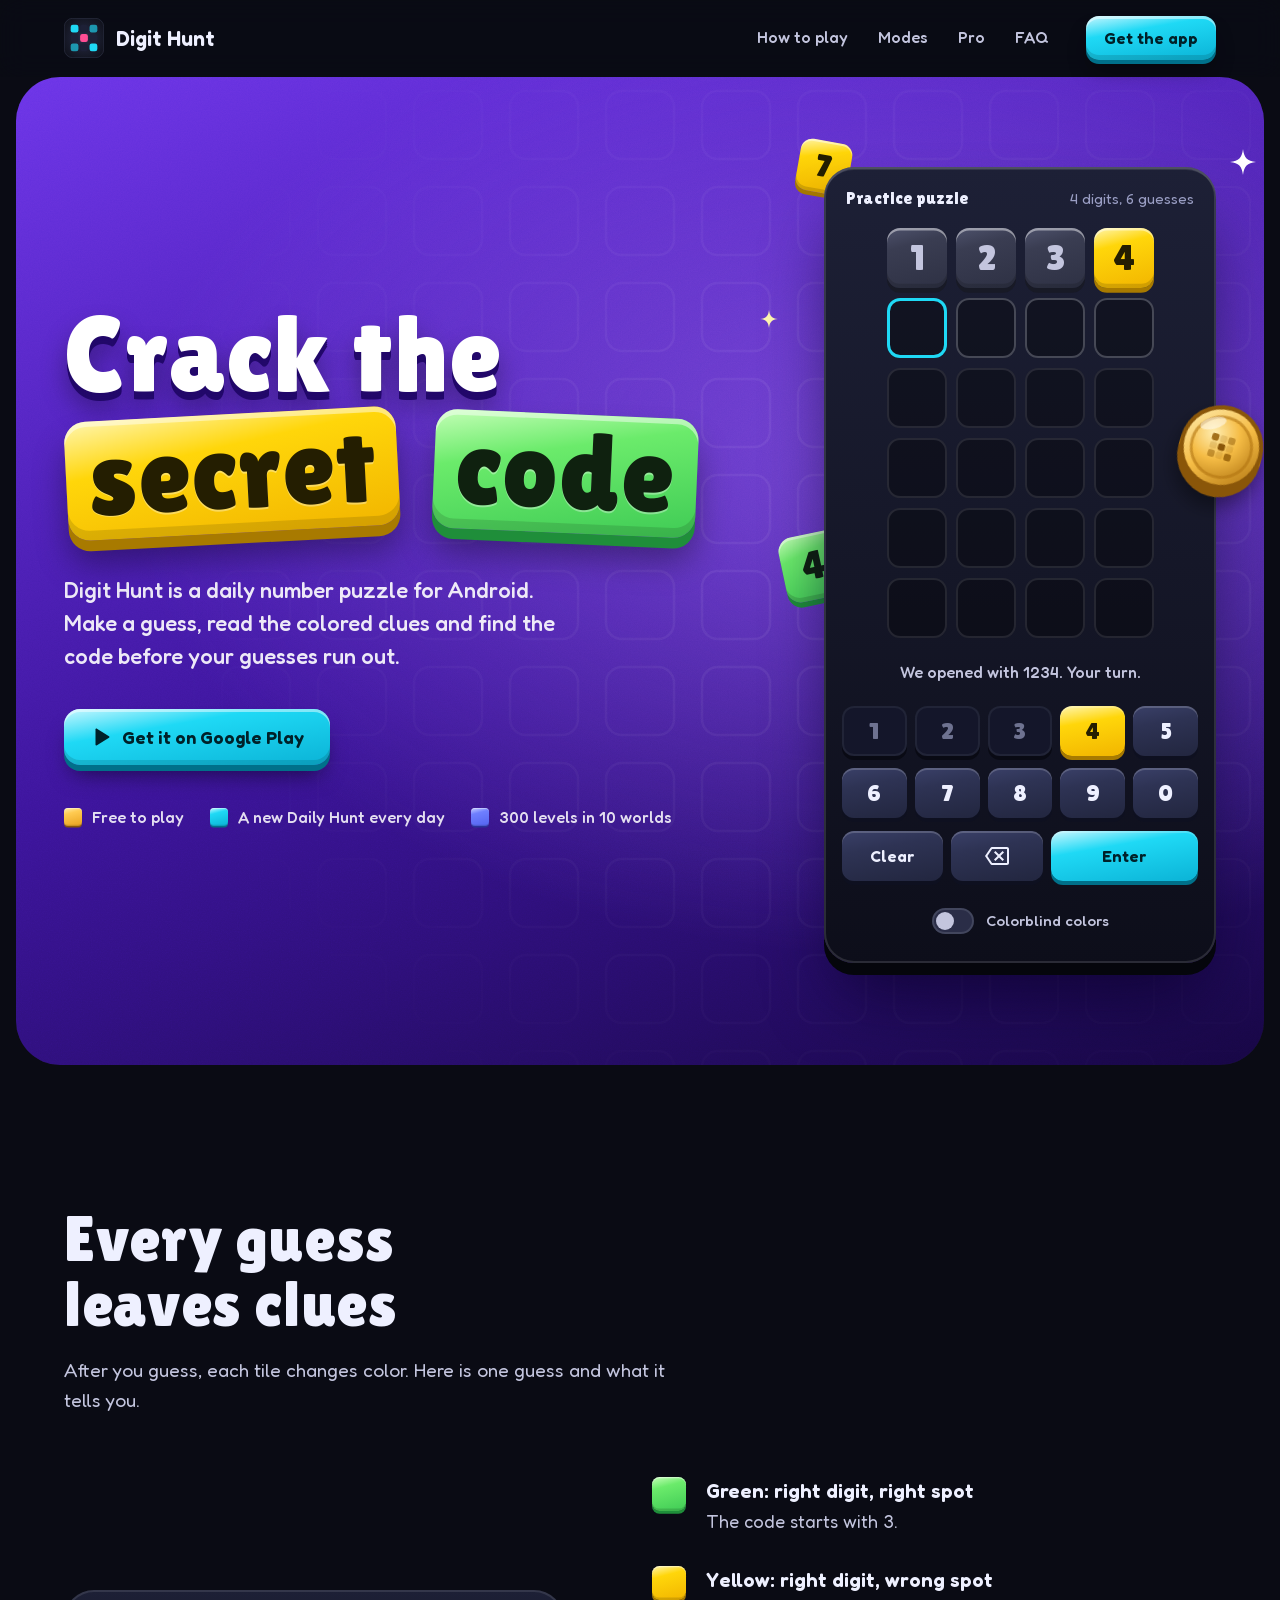
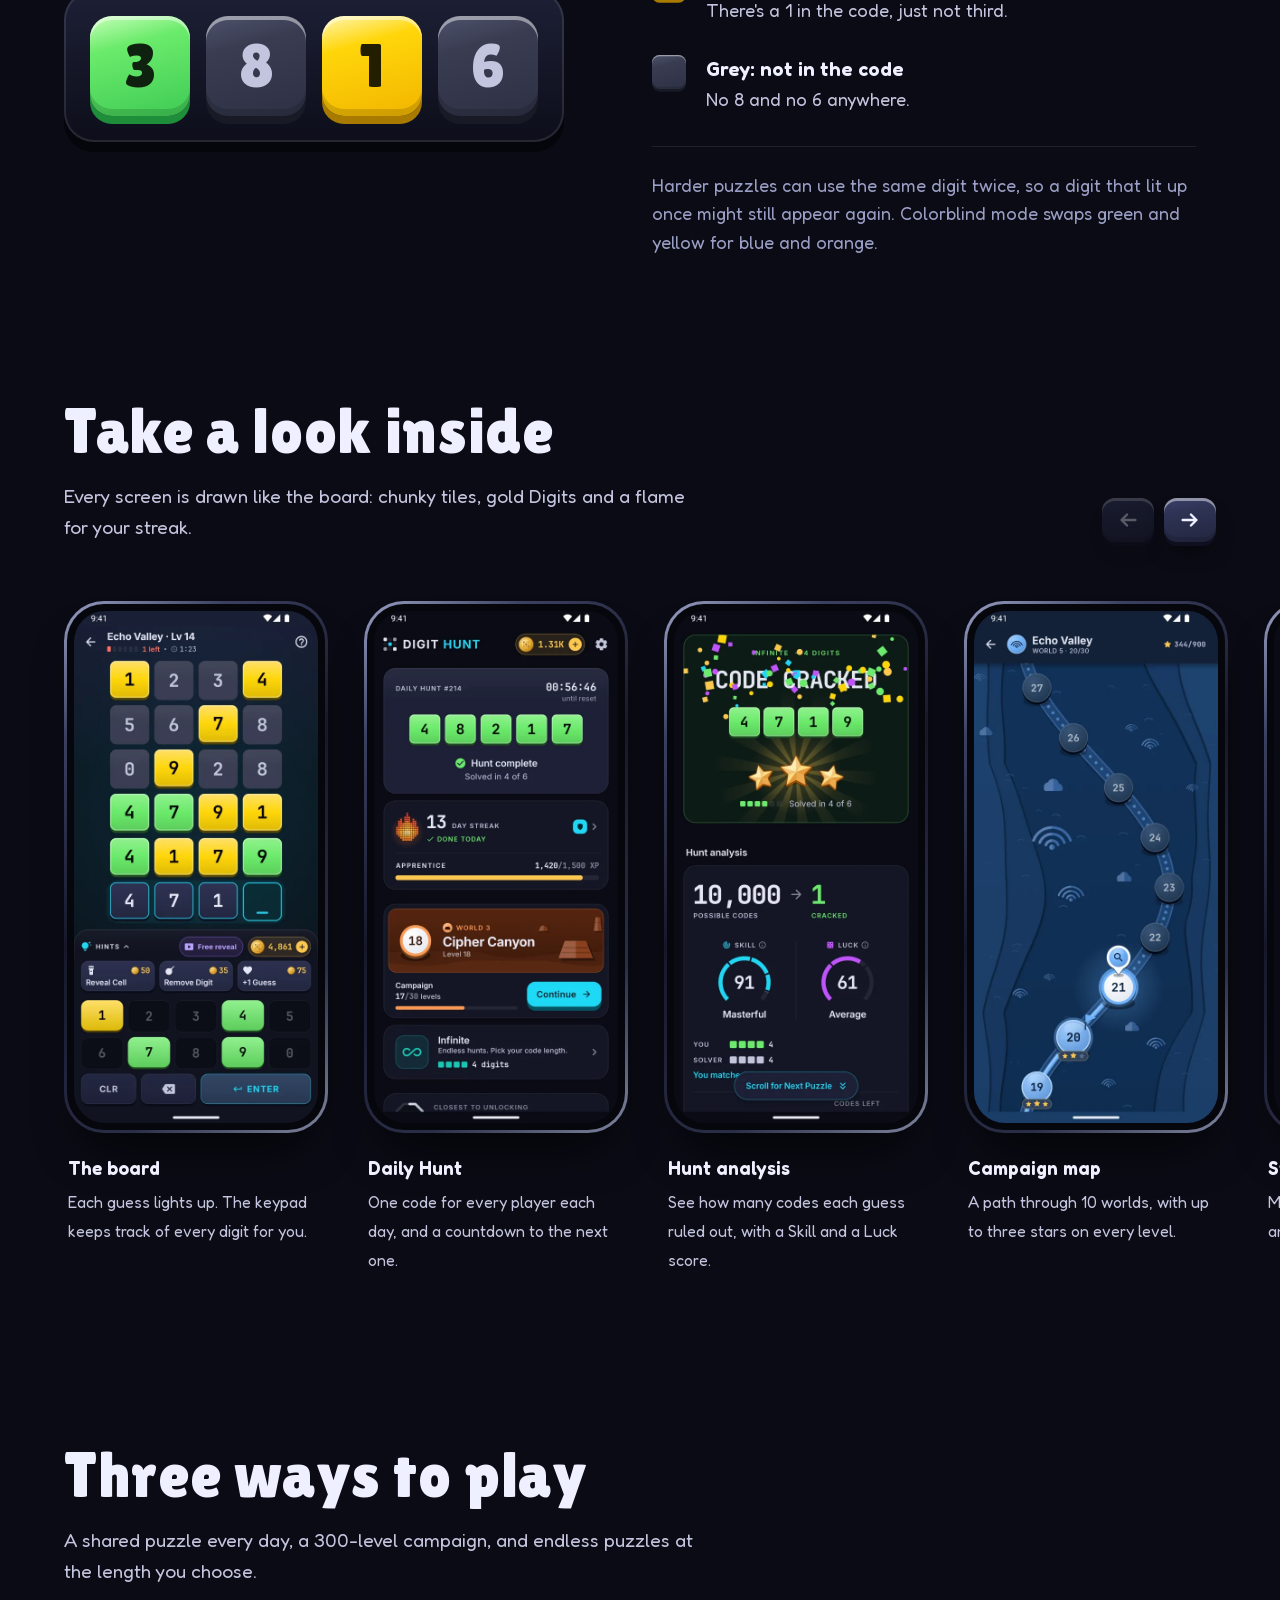
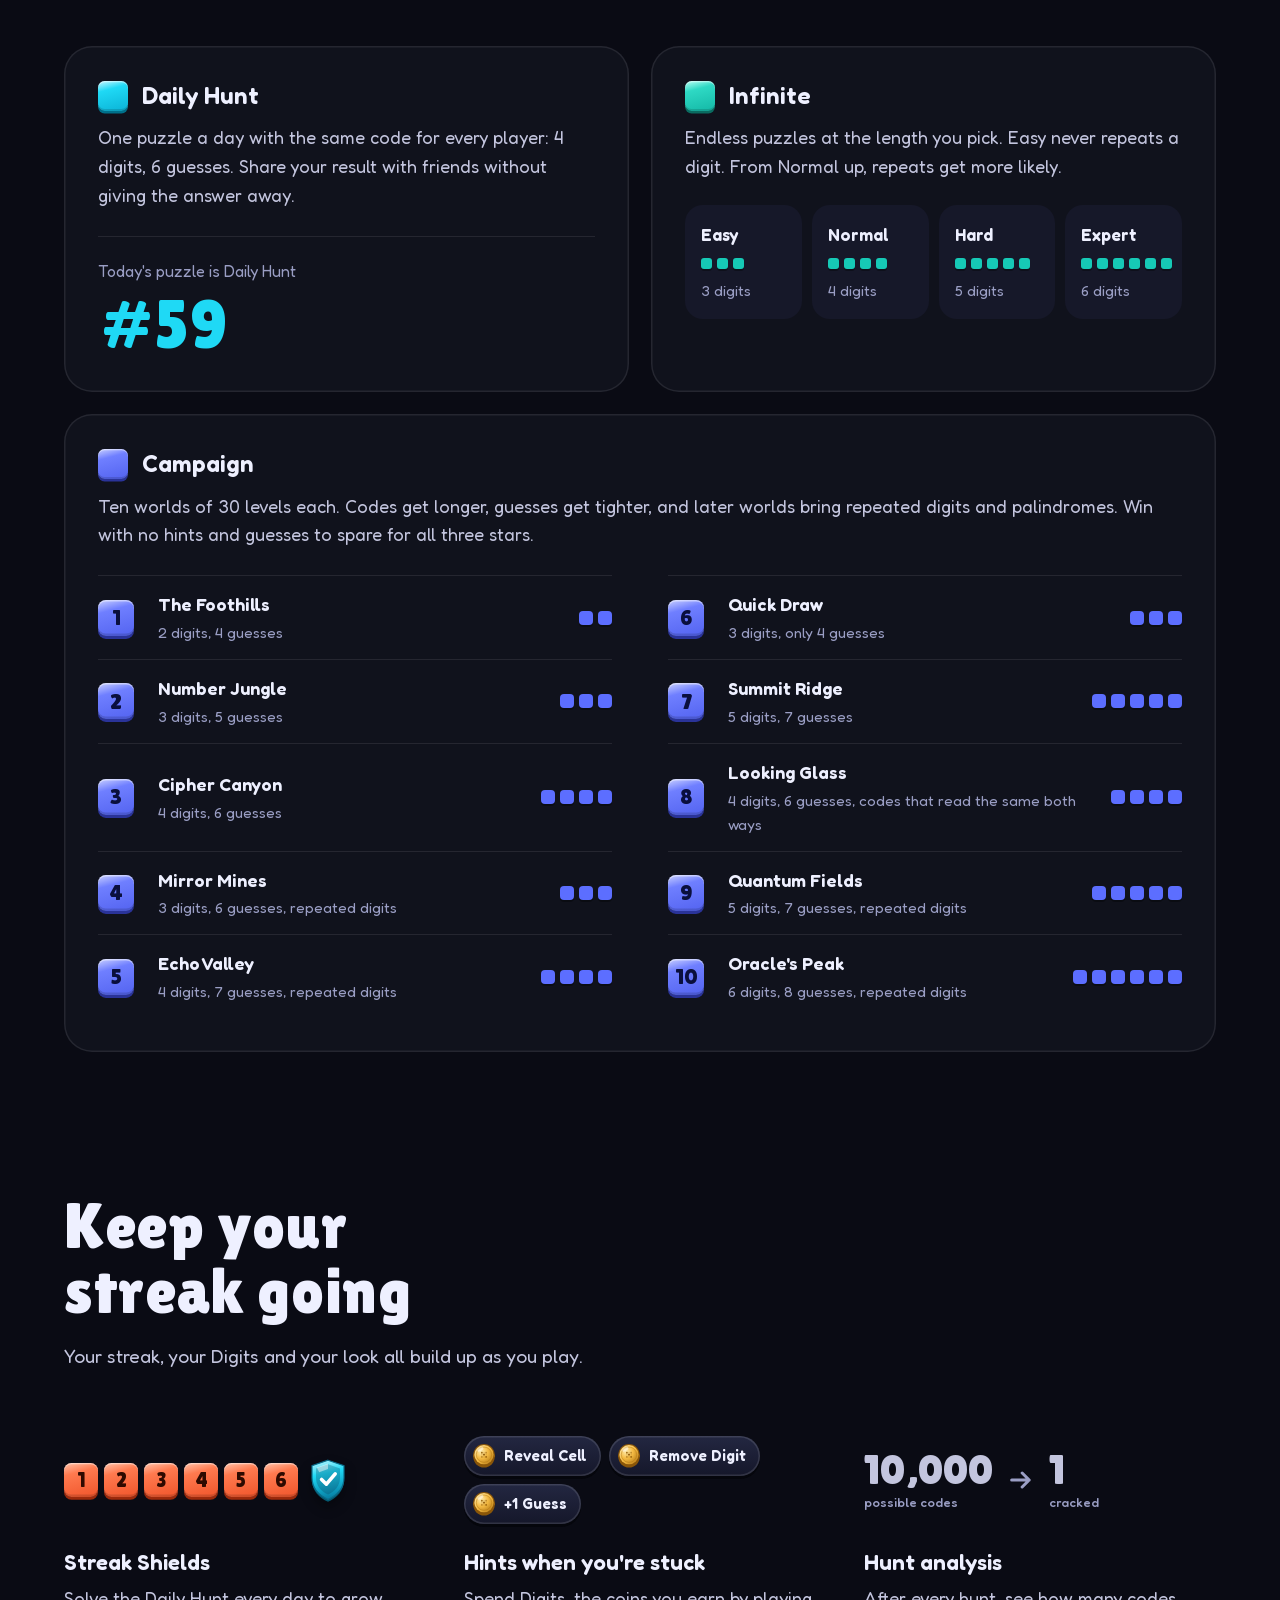
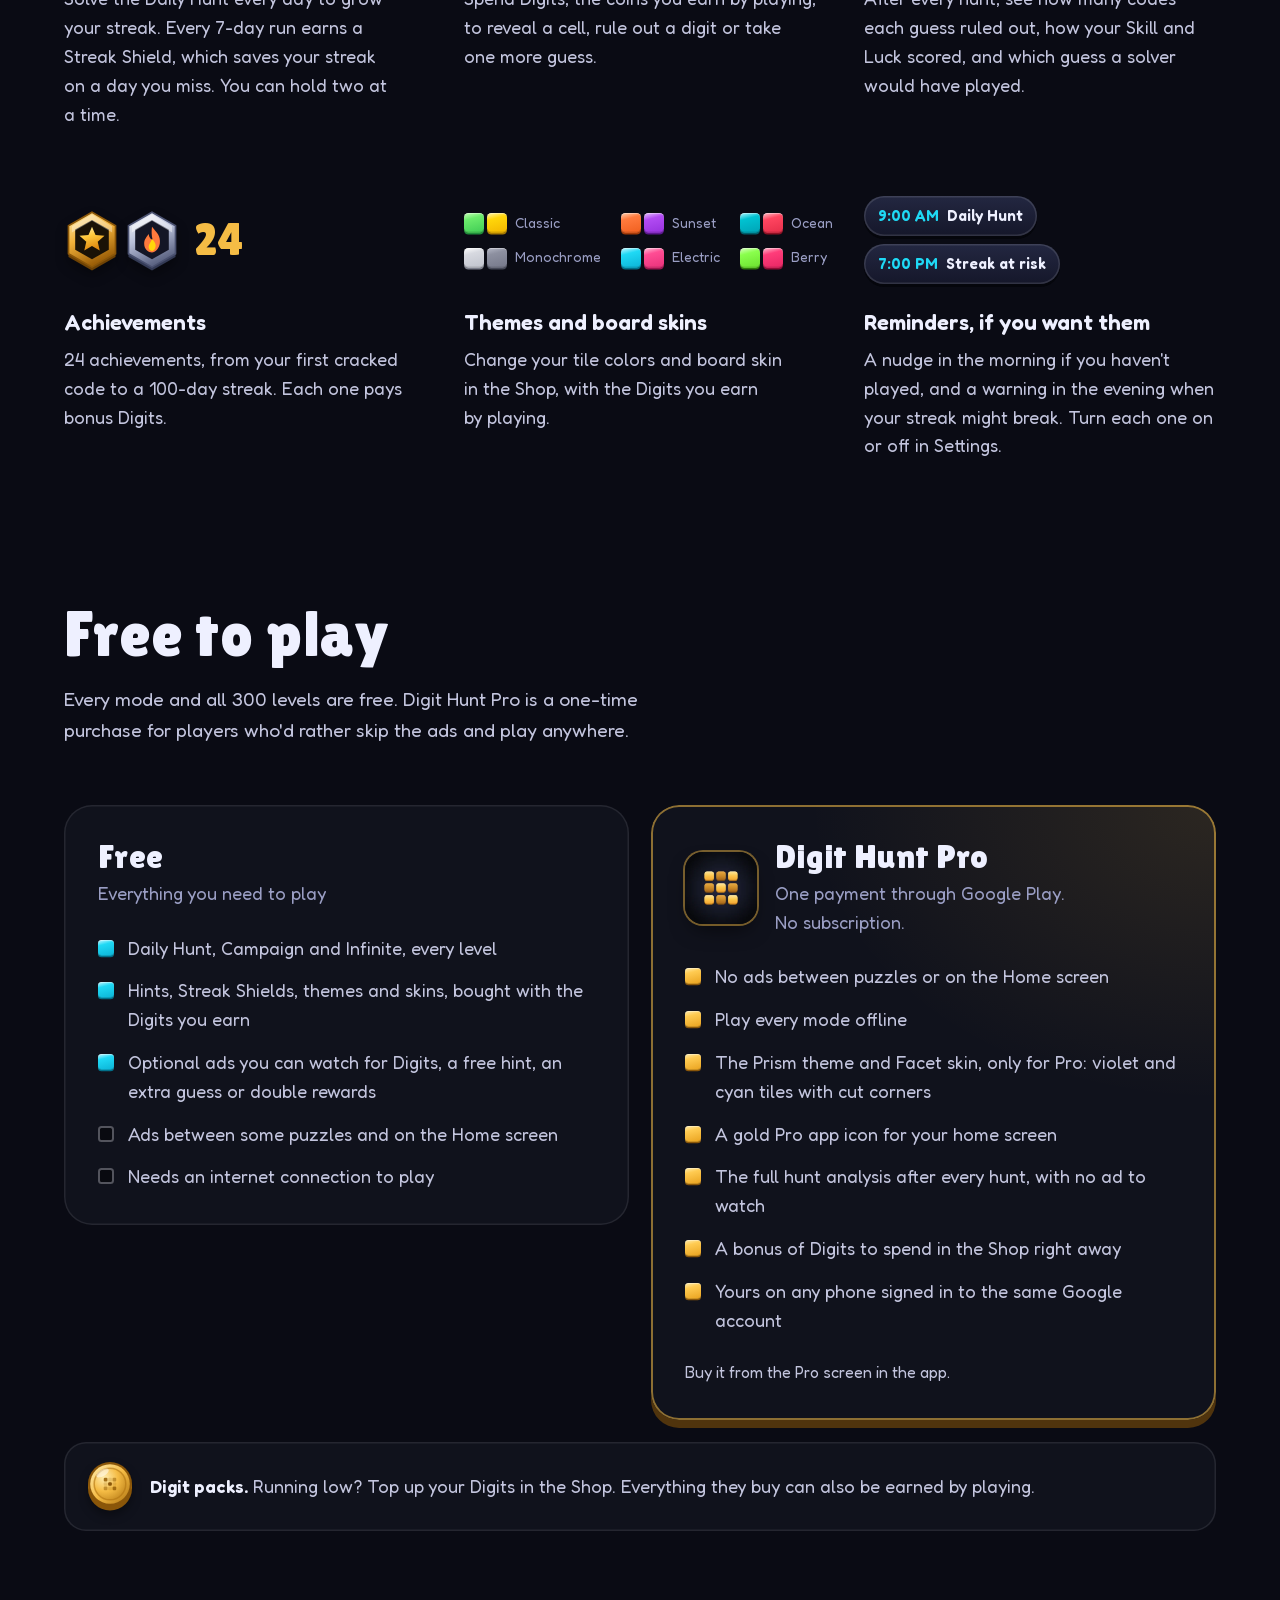
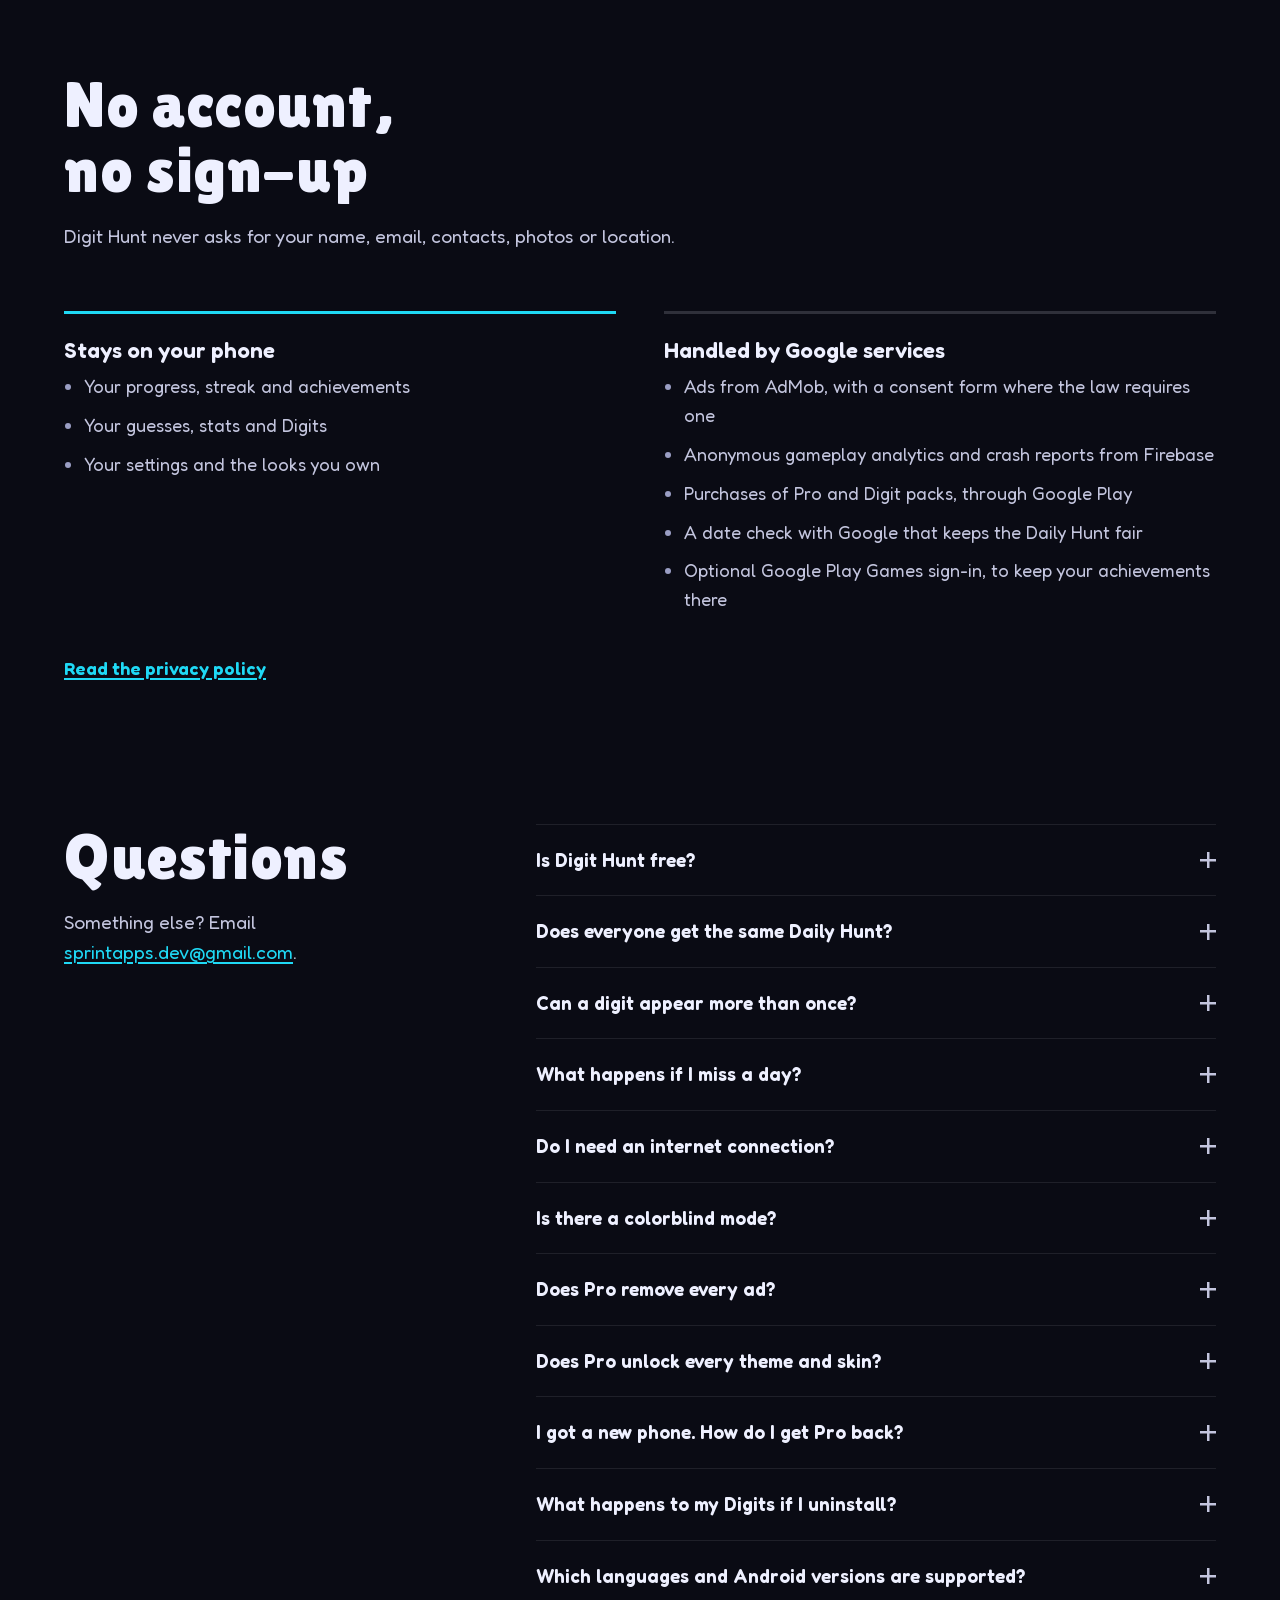
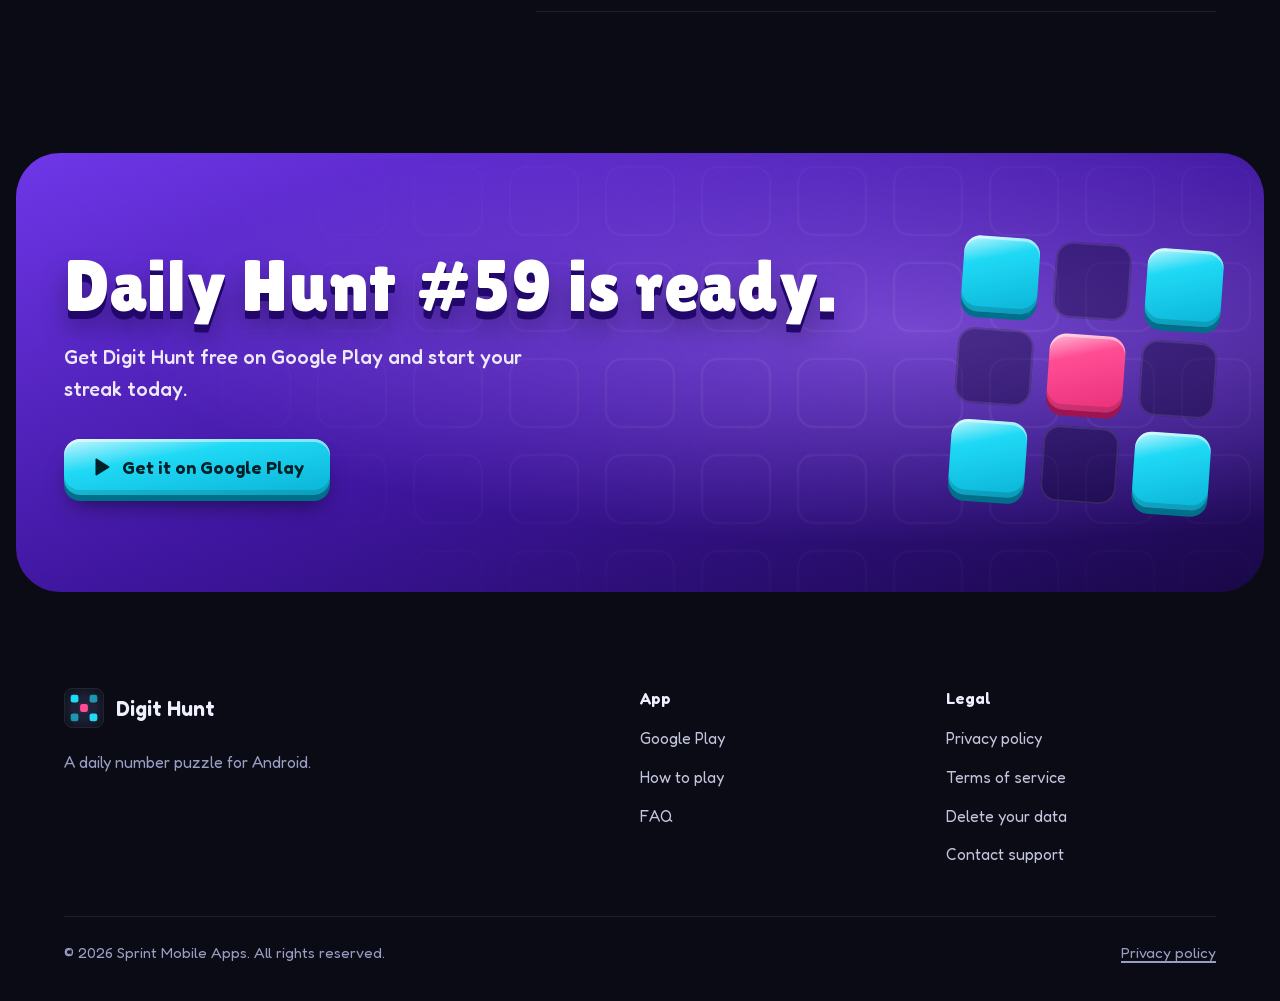
==== commit 1fc63b8a: "Add Google Play Games to the privacy policy and data deletion page Covers the optional Play Games si" ====
--- a/index.html
+++ b/index.html
@@ -571,6 +571,7 @@
               <li>Anonymous gameplay analytics and crash reports from Firebase</li>
               <li>Purchases of Pro and Digit packs, through Google Play</li>
               <li>A date check with Google that keeps the Daily Hunt fair</li>
+              <li>Optional Google Play Games sign-in, to keep your achievements there</li>
             </ul>
           </div>
         </div>
